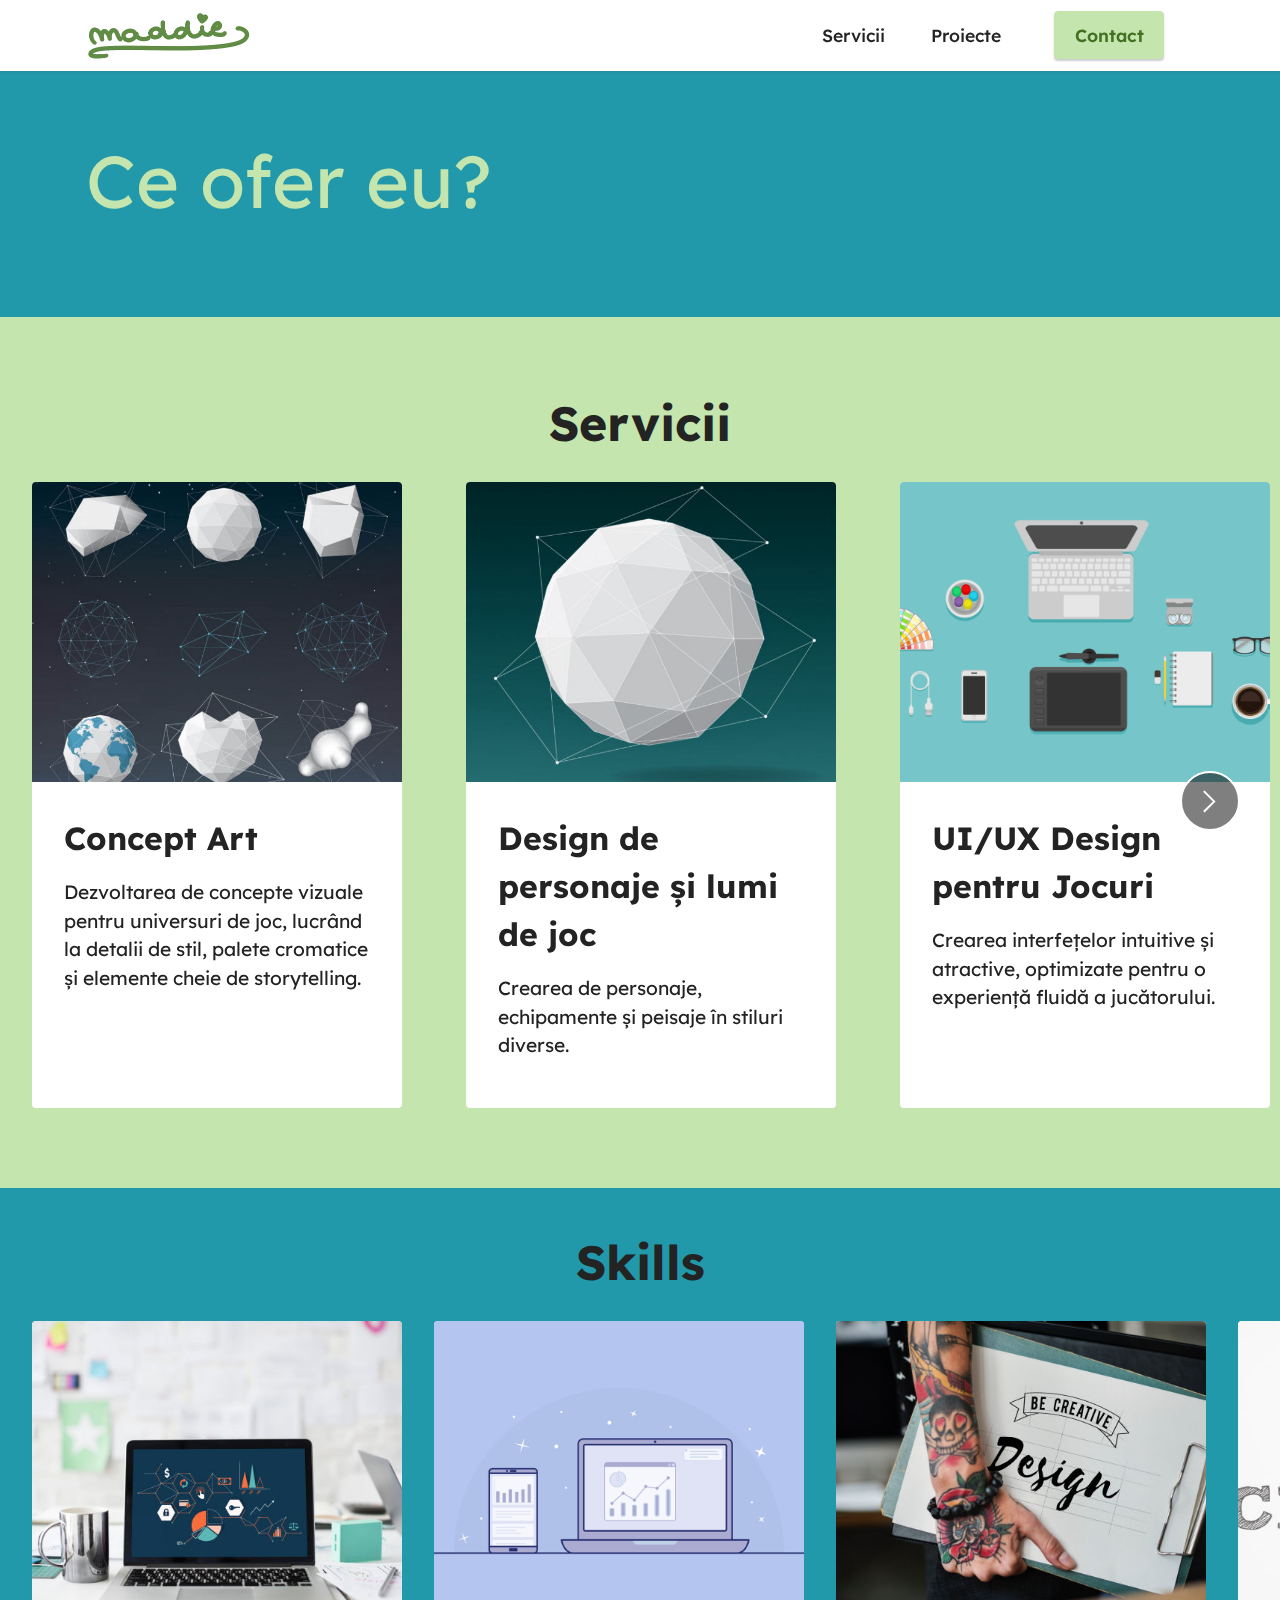
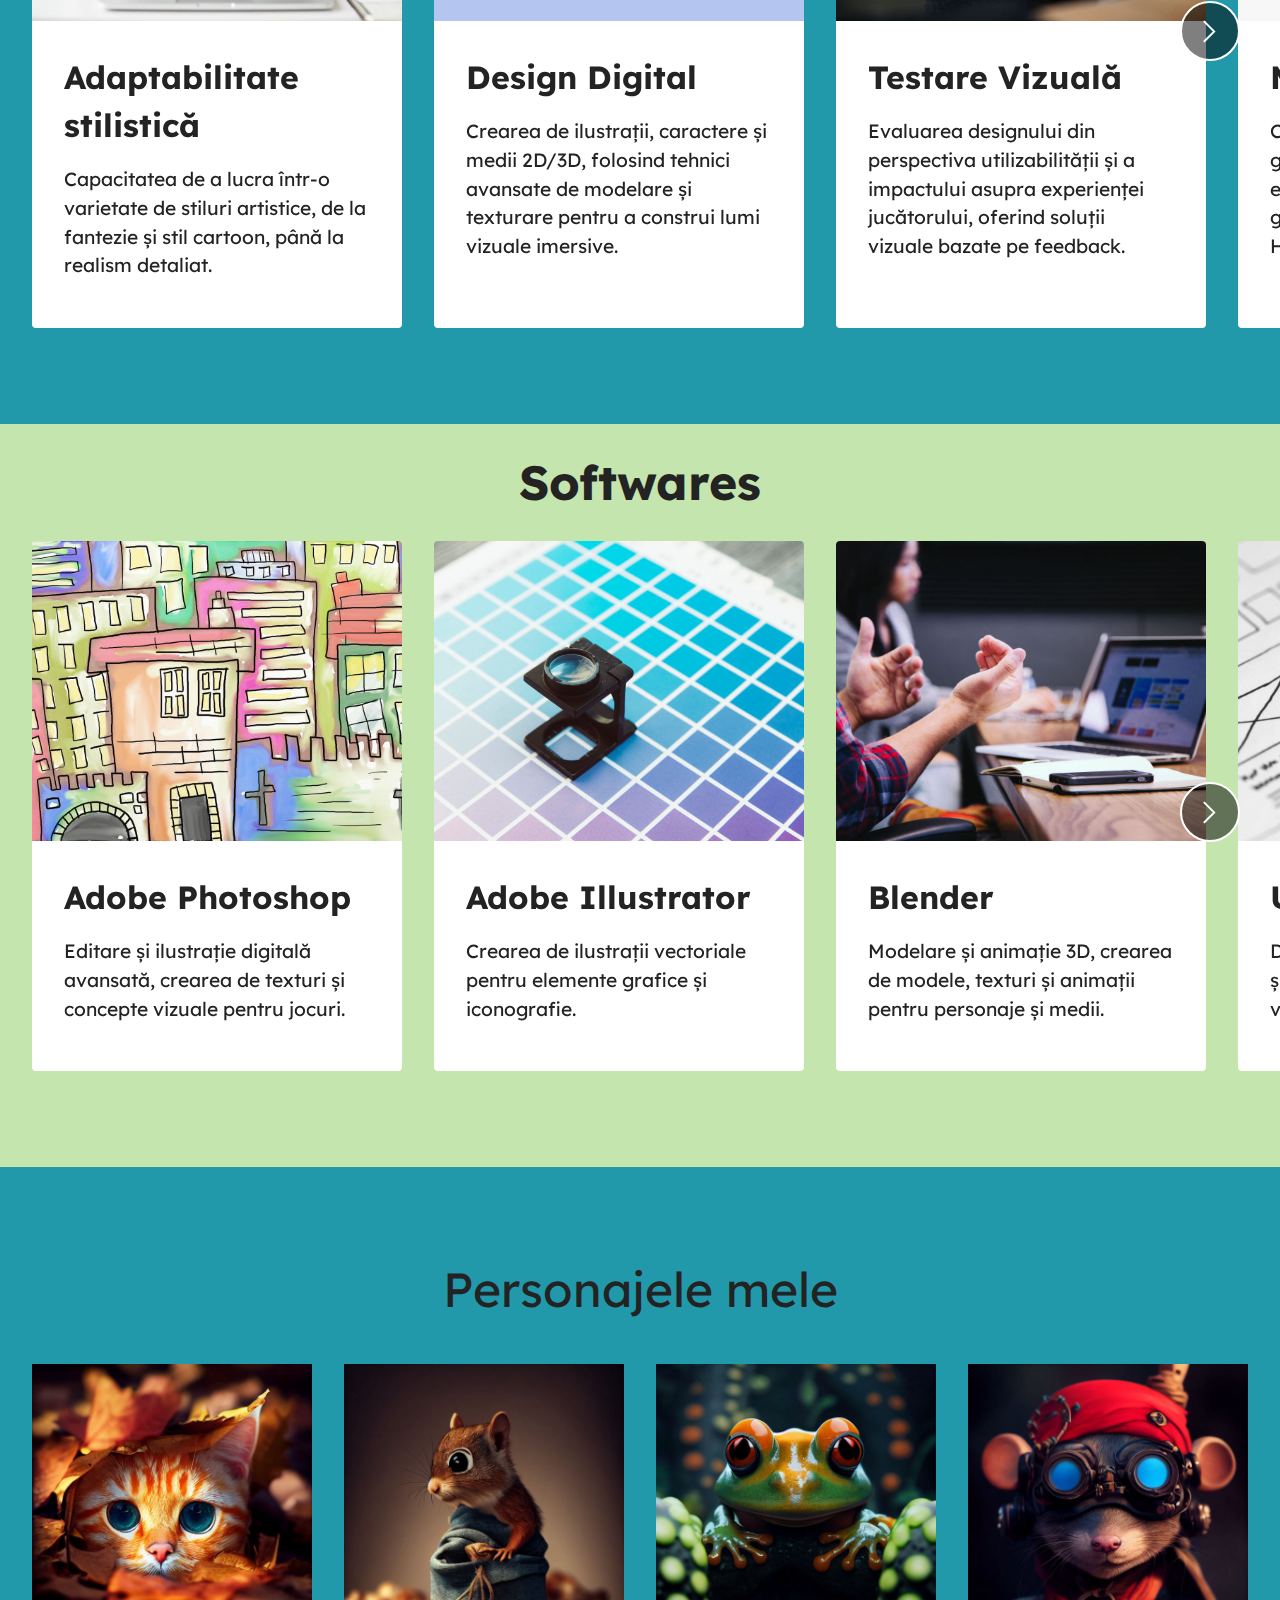
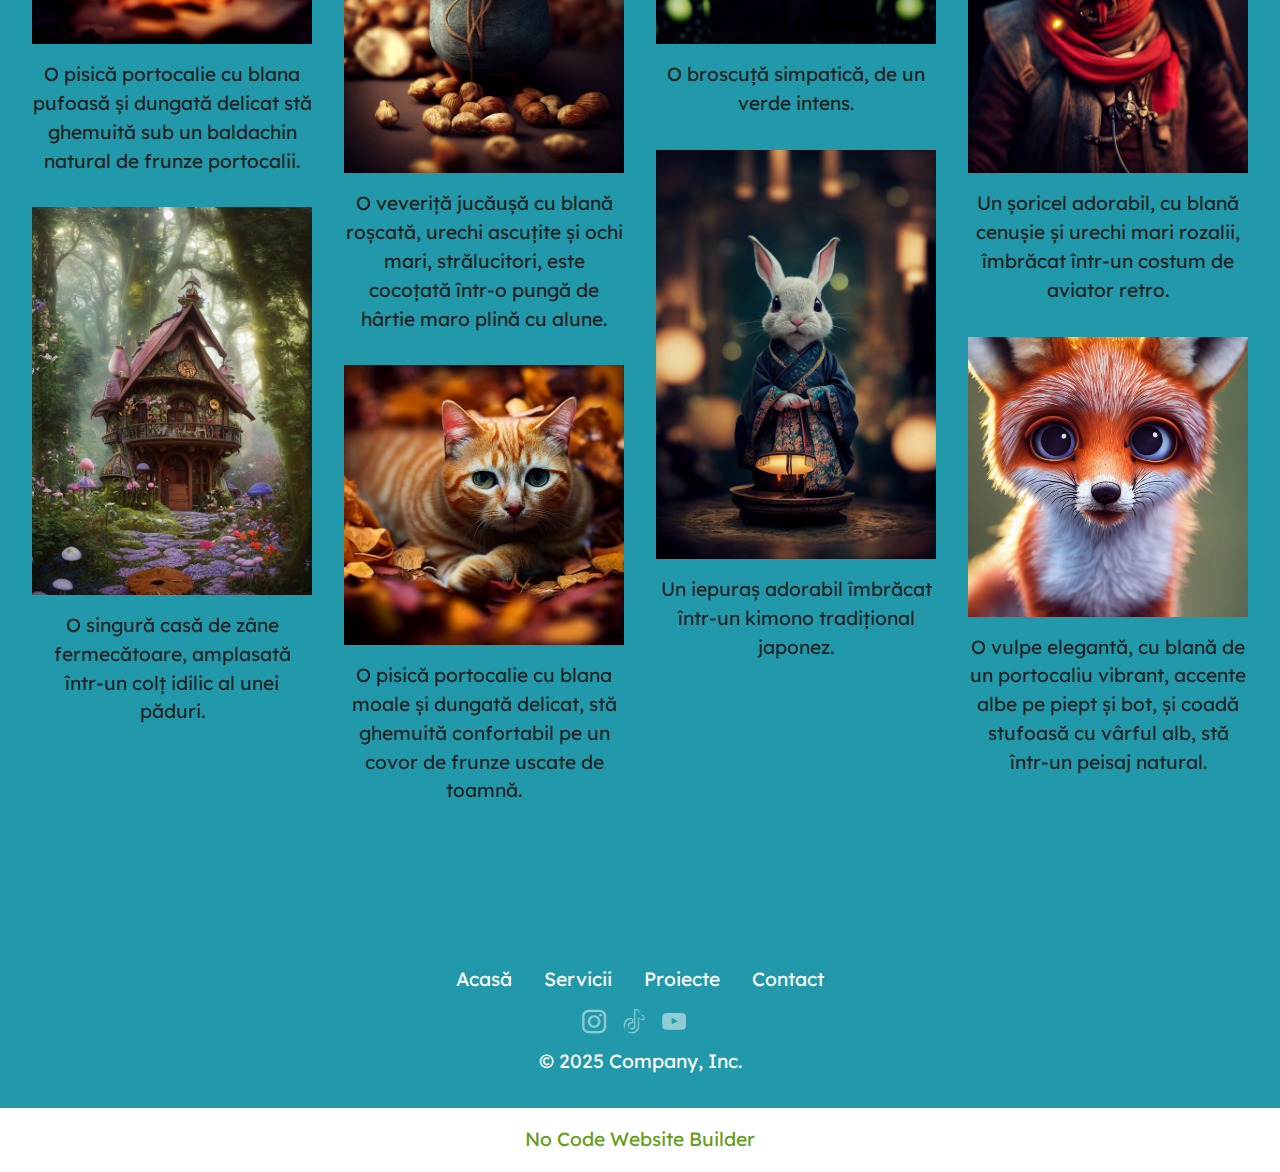
==== page1.html @ 21a293d2 "schibat h-uri in p-uri" ====
<!DOCTYPE html>
<html>

<head>
    <meta charset="UTF-8">
    <meta http-equiv="X-UA-Compatible" content="IE=edge">
    <meta name="generator" content="Mobirise v5.9.18, mobirise.com">
    <meta name="viewport" content="width=device-width, initial-scale=1, minimum-scale=1">
    <link rel="shortcut icon" href="assets/images/logo3-128x37.png" type="image/x-icon">
    <title>Servicii</title>
    <link rel="stylesheet" href="assets/web/assets/mobirise-icons2/mobirise2.css">
    <link rel="stylesheet" href="assets/bootstrap/css/bootstrap.min.css">
    <link rel="stylesheet" href="assets/bootstrap/css/bootstrap-grid.min.css">
    <link rel="stylesheet" href="assets/bootstrap/css/bootstrap-reboot.min.css">
    <link rel="stylesheet" href="assets/dropdown/css/style.css">
    <link rel="stylesheet" href="assets/socicon/css/styles.css">
    <link rel="stylesheet" href="assets/theme/css/style.css">
    <link rel="stylesheet" href="assets/gallery/style.css">
    <link rel="preload"
        href="https://fonts.googleapis.com/css?family=Lexend:100,200,300,400,500,600,700,800,900&display=swap"
        as="style" onload="this.onload=null;this.rel='stylesheet'">
    <noscript>
        <link rel="stylesheet"
            href="https://fonts.googleapis.com/css?family=Lexend:100,200,300,400,500,600,700,800,900&display=swap">
    </noscript>
    <link rel="preload" as="style" href="assets/mobirise/css/mbr-additional.css?v=f6TjZZ">
    <link rel="stylesheet" href="assets/mobirise/css/mbr-additional.css?v=f6TjZZ" type="text/css">
</head>

<body>

    <section data-bs-version="5.1" class="menu menu2 cid-uzFMAnE05F" once="menu" id="menu2-6">

        <nav class="navbar navbar-dropdown navbar-fixed-top navbar-expand-lg">
            <div class="container">
                <div class="navbar-brand">
                    <span class="navbar-logo">
                        <a href="index.html">
                            <img src="assets/images/logo3-329x96.png" alt="Mobirise Website Builder"
                                style="height: 3rem;">
                        </a>
                    </span>

                </div>
                <button class="navbar-toggler" type="button" data-toggle="collapse" data-bs-toggle="collapse"
                    data-target="#navbarSupportedContent" data-bs-target="#navbarSupportedContent"
                    aria-controls="navbarNavAltMarkup" aria-expanded="false" aria-label="Toggle navigation">
                    <span class="hamburger">
                    </span>
                </button>
                <div class="collapse navbar-collapse" id="navbarSupportedContent">
                    <ul class="navbar-nav nav-dropdown" data-app-modern-menu="true">
                        <li class="nav-item"><a class="nav-link link text-black text-primary display-4"
                                href="page1.html">Servicii</a></li>
                        <li class="nav-item"><a class="nav-link link text-black text-primary display-4"
                                href="page2.html">Proiecte</a></li>
                    </ul>

                    <div class="navbar-buttons mbr-section-btn"><a class="btn btn-secondary display-4"
                            href="page3.html">
                            Contact</a></div>
                </div>
            </div>
        </nav>
    </section>

    <section data-bs-version="5.1" class="header2 cid-uzFQzPKC3O" id="header2-s">
        <div class="container">
            <div class="row">
                <div class="col-12 col-lg-7">
                    <h1 class="mbr-section-title mbr-fonts-style mb-3 display-1">Ce ofer eu?</h1>
                </div>
            </div>
        </div>
    </section>

    <section data-bs-version="5.1" class="slider5 mbr-embla cid-uzFNmPPne0" id="slider5-p">
        <div class="position-relative">
            <div class="mbr-section-head">
                <h2 class="mbr-section-title mbr-fonts-style align-center mb-0 display-2">
                    <strong>Servicii</strong>
                </h2>
            </div>
            <div class="embla mt-4" data-skip-snaps="true" data-align="center" data-contain-scroll="trimSnaps"
                data-auto-play-interval="5" data-draggable="true">
                <div class="embla__viewport container-fluid">
                    <div class="embla__container">
                        <div class="embla__slide slider-image item active"
                            style="margin-left: 2rem; margin-right: 2rem;">
                            <div class="slide-content">
                                <div class="item-img">
                                    <div class="item-wrapper">
                                        <img src="assets/images/3d-1-600x600.jpg" alt="Mobirise Website Builder"
                                            title="" data-slide-to="0" data-bs-slide-to="0">
                                    </div>
                                </div>
                                <div class="item-content">
                                    <p class="item-title mbr-fonts-style display-5"><strong>Concept Art</strong></p>

                                    <p class="mbr-text mbr-fonts-style mt-3 display-7">Dezvoltarea de concepte vizuale
                                        pentru universuri de joc, lucrând la detalii de stil, palete cromatice și
                                        elemente cheie de storytelling.</p>
                                </div>

                            </div>
                        </div>
                        <div class="embla__slide slider-image item" style="margin-left: 2rem; margin-right: 2rem;">
                            <div class="slide-content">
                                <div class="item-img">
                                    <div class="item-wrapper">
                                        <img src="assets/images/3d-2-600x600.jpg" alt="Mobirise Website Builder"
                                            title="" data-slide-to="1" data-bs-slide-to="1">
                                    </div>
                                </div>
                                <div class="item-content">
                                    <p class="item-title mbr-fonts-style display-5"><strong>Design de personaje și lumi
                                            de joc</strong></p>

                                    <p class="mbr-text mbr-fonts-style mt-3 display-7">Crearea de personaje, echipamente
                                        și peisaje în stiluri diverse.</p>
                                </div>

                            </div>
                        </div>
                        <div class="embla__slide slider-image item" style="margin-left: 2rem; margin-right: 2rem;">
                            <div class="slide-content">
                                <div class="item-img">
                                    <div class="item-wrapper">
                                        <img src="assets/images/graphic-designer-4562741-600x381.png"
                                            alt="Mobirise Website Builder" title="" data-slide-to="2"
                                            data-bs-slide-to="2">
                                    </div>
                                </div>
                                <div class="item-content">
                                    <p class="item-title mbr-fonts-style display-5"><strong>UI/UX Design pentru
                                            Jocuri</strong></p>

                                    <p class="mbr-text mbr-fonts-style mt-3 display-7">Crearea interfețelor intuitive și
                                        atractive, optimizate pentru o experiență fluidă a jucătorului.</p>
                                </div>

                            </div>
                        </div>
                        <div class="embla__slide slider-image item" style="margin-left: 2rem; margin-right: 2rem;">
                            <div class="slide-content">
                                <div class="item-img">
                                    <div class="item-wrapper">
                                        <img src="assets/images/work6-600x438.jpg" alt="Mobirise Website Builder"
                                            title="" data-slide-to="3" data-bs-slide-to="3">
                                    </div>
                                </div>
                                <div class="item-content">
                                    <p class="item-title mbr-fonts-style display-5"><strong>Design 2D și 3D</strong>
                                    </p>

                                    <p class="mbr-text mbr-fonts-style mt-3 display-7">Crearea de personaje, medii și
                                        elemente grafice pentru jocuri video, de la schițe inițiale până la modele
                                        detaliate și animații.</p>
                                </div>

                            </div>
                        </div>
                        <div class="embla__slide slider-image item" style="margin-left: 2rem; margin-right: 2rem;">
                            <div class="slide-content">
                                <div class="item-img">
                                    <div class="item-wrapper">
                                        <img src="assets/images/globe-1849404-600x337.png"
                                            alt="Mobirise Website Builder" title="" data-slide-to="4"
                                            data-bs-slide-to="4">
                                    </div>
                                </div>
                                <div class="item-content">
                                    <p class="item-title mbr-fonts-style display-5"><strong>Software de design</strong>
                                    </p>

                                    <p class="mbr-text mbr-fonts-style mt-3 display-7">Experiență avansată în Adobe
                                        Creative Suite (Photoshop, Illustrator, After Effects), Blender, ZBrush și
                                        Unity.</p>
                                </div>

                            </div>
                        </div>



                    </div>
                </div>
                <button class="embla__button embla__button--prev">
                    <span class="mobi-mbri mobi-mbri-arrow-prev mbr-iconfont" aria-hidden="true"></span>
                    <span class="sr-only visually-hidden visually-hidden">Previous</span>
                </button>
                <button class="embla__button embla__button--next">
                    <span class="mobi-mbri mobi-mbri-arrow-next mbr-iconfont" aria-hidden="true"></span>
                    <span class="sr-only visually-hidden visually-hidden">Next</span>
                </button>
            </div>
        </div>
    </section>

    <section data-bs-version="5.1" class="slider5 mbr-embla cid-uzFNzboskx" id="slider5-q">


        <div class="position-relative">
            <div class="mbr-section-head">
                <h2 class="mbr-section-title mbr-fonts-style align-center mb-0 display-2">
                    <strong>Skills</strong>
                </h2>

            </div>
            <div class="embla mt-4" data-skip-snaps="true" data-align="center" data-contain-scroll="trimSnaps"
                data-auto-play-interval="5" data-draggable="true">
                <div class="embla__viewport container-fluid">
                    <div class="embla__container">
                        <div class="embla__slide slider-image item active"
                            style="margin-left: 1rem; margin-right: 1rem;">
                            <div class="slide-content">
                                <div class="item-img">
                                    <div class="item-wrapper">
                                        <img src="assets/images/blurred-background-600x401.jpg"
                                            alt="Mobirise Website Builder" title="" data-slide-to="0"
                                            data-bs-slide-to="0">
                                    </div>
                                </div>
                                <div class="item-content">
                                    <p class="item-title mbr-fonts-style display-5"><strong>Adaptabilitate
                                            stilistică</strong></p>

                                    <p class="mbr-text mbr-fonts-style mt-3 display-7">Capacitatea de a lucra într-o
                                        varietate de stiluri artistice, de la fantezie și stil cartoon, până la realism
                                        detaliat.</p>
                                </div>

                            </div>
                        </div>
                        <div class="embla__slide slider-image item" style="margin-left: 1rem; margin-right: 1rem;">
                            <div class="slide-content">
                                <div class="item-img">
                                    <div class="item-wrapper">
                                        <img src="assets/images/interface-3614766-1280-600x400.png"
                                            alt="Mobirise Website Builder" title="" data-slide-to="1"
                                            data-bs-slide-to="1">
                                    </div>
                                </div>
                                <div class="item-content">
                                    <p class="item-title mbr-fonts-style display-5"><strong>Design Digital</strong>
                                    </p>

                                    <p class="mbr-text mbr-fonts-style mt-3 display-7">Crearea de ilustrații, caractere
                                        și medii 2D/3D, folosind tehnici avansate de modelare și texturare pentru a
                                        construi lumi vizuale imersive.</p>
                                </div>

                            </div>
                        </div>
                        <div class="embla__slide slider-image item" style="margin-left: 1rem; margin-right: 1rem;">
                            <div class="slide-content">
                                <div class="item-img">
                                    <div class="item-wrapper">
                                        <img src="assets/images/design0-600x401.jpg" alt="Mobirise Website Builder"
                                            title="" data-slide-to="2" data-bs-slide-to="2">
                                    </div>
                                </div>
                                <div class="item-content">
                                    <p class="item-title mbr-fonts-style display-5"><strong>Testare Vizuală</strong>
                                    </p>

                                    <p class="mbr-text mbr-fonts-style mt-3 display-7">Evaluarea designului din
                                        perspectiva utilizabilității și a impactului asupra experienței jucătorului,
                                        oferind soluții vizuale bazate pe feedback.</p>
                                </div>

                            </div>
                        </div>
                        <div class="embla__slide slider-image item" style="margin-left: 1rem; margin-right: 1rem;">
                            <div class="slide-content">
                                <div class="item-img">
                                    <div class="item-wrapper">
                                        <img src="assets/images/art-artist-600x400.jpg" alt="Mobirise Website Builder"
                                            title="" data-slide-to="3" data-bs-slide-to="3">
                                    </div>
                                </div>
                                <div class="item-content">
                                    <p class="item-title mbr-fonts-style display-5"><strong>Mecanică Vizuală</strong>
                                    </p>

                                    <p class="mbr-text mbr-fonts-style mt-3 display-7">Crearea de interfețe și elemente
                                        grafice care îmbunătățesc experiența jucătorului și susțin gameplay-ul, inclusiv
                                        meniuri și HUD-uri.</p>
                                </div>

                            </div>
                        </div>



                    </div>
                </div>
                <button class="embla__button embla__button--prev">
                    <span class="mobi-mbri mobi-mbri-arrow-prev mbr-iconfont" aria-hidden="true"></span>
                    <span class="sr-only visually-hidden visually-hidden">Previous</span>
                </button>
                <button class="embla__button embla__button--next">
                    <span class="mobi-mbri mobi-mbri-arrow-next mbr-iconfont" aria-hidden="true"></span>
                    <span class="sr-only visually-hidden visually-hidden">Next</span>
                </button>
            </div>
        </div>
    </section>

    <section data-bs-version="5.1" class="slider5 mbr-embla cid-uzFNzRFzxz" id="slider5-r">


        <div class="position-relative">
            <div class="mbr-section-head">
                <h2 class="mbr-section-title mbr-fonts-style align-center mb-0 display-2">
                    <strong>Softwares</strong>
                </h2>

            </div>
            <div class="embla mt-4" data-skip-snaps="true" data-align="center" data-contain-scroll="trimSnaps"
                data-auto-play-interval="5" data-draggable="true">
                <div class="embla__viewport container-fluid">
                    <div class="embla__container">
                        <div class="embla__slide slider-image item active"
                            style="margin-left: 1rem; margin-right: 1rem;">
                            <div class="slide-content">
                                <div class="item-img">
                                    <div class="item-wrapper">
                                        <img src="assets/images/buildings-1398038-1920-600x424.jpg"
                                            alt="Mobirise Website Builder" title="" data-slide-to="0"
                                            data-bs-slide-to="0">
                                    </div>
                                </div>
                                <div class="item-content">
                                    <p class="item-title mbr-fonts-style display-5"><strong>Adobe Photoshop</strong>
                                    </p>

                                    <p class="mbr-text mbr-fonts-style mt-3 display-7">Editare și ilustrație digitală
                                        avansată, crearea de texturi și concepte vizuale pentru jocuri.</p>
                                </div>

                            </div>
                        </div>
                        <div class="embla__slide slider-image item active"
                            style="margin-left: 1rem; margin-right: 1rem;">
                            <div class="slide-content">
                                <div class="item-img">
                                    <div class="item-wrapper">
                                        <img src="assets/images/color2-600x900.jpg" alt="Mobirise Website Builder"
                                            title="" data-slide-to="1" data-bs-slide-to="1">
                                    </div>
                                </div>
                                <div class="item-content">
                                    <p class="item-title mbr-fonts-style display-5"><strong>Adobe Illustrator</strong>
                                    </p>

                                    <p class="mbr-text mbr-fonts-style mt-3 display-7">Crearea de ilustrații vectoriale
                                        pentru elemente grafice și iconografie.</p>
                                </div>

                            </div>
                        </div>
                        <div class="embla__slide slider-image item active"
                            style="margin-left: 1rem; margin-right: 1rem;">
                            <div class="slide-content">
                                <div class="item-img">
                                    <div class="item-wrapper">
                                        <img src="assets/images/meeting-600x400.jpg" alt="Mobirise Website Builder"
                                            title="" data-slide-to="2" data-bs-slide-to="2">
                                    </div>
                                </div>
                                <div class="item-content">
                                    <p class="item-title mbr-fonts-style display-5"><strong>Blender</strong></p>

                                    <p class="mbr-text mbr-fonts-style mt-3 display-7">Modelare și animație 3D, crearea
                                        de modele, texturi și animații pentru personaje și medii.</p>
                                </div>

                            </div>
                        </div>
                        <div class="embla__slide slider-image item active"
                            style="margin-left: 1rem; margin-right: 1rem;">
                            <div class="slide-content">
                                <div class="item-img">
                                    <div class="item-wrapper">
                                        <img src="assets/images/pexels-photo-196645-600x400.jpg"
                                            alt="Mobirise Website Builder" title="" data-slide-to="3"
                                            data-bs-slide-to="3">
                                    </div>
                                </div>
                                <div class="item-content">
                                    <p class="item-title mbr-fonts-style display-5"><strong>Unity</strong></p>

                                    <p class="mbr-text mbr-fonts-style mt-3 display-7">Dezvoltare de jocuri, integrarea
                                        și optimizarea elementelor vizuale în mediul de joc.</p>
                                </div>

                            </div>
                        </div>
                        <div class="embla__slide slider-image item active"
                            style="margin-left: 1rem; margin-right: 1rem;">
                            <div class="slide-content">
                                <div class="item-img">
                                    <div class="item-wrapper">
                                        <img src="assets/images/office1-600x439.jpg" alt="Mobirise Website Builder"
                                            title="" data-slide-to="4" data-bs-slide-to="4">
                                    </div>
                                </div>
                                <div class="item-content">
                                    <p class="item-title mbr-fonts-style display-5"><strong>Substance Painter</strong>
                                    </p>

                                    <p class="mbr-text mbr-fonts-style mt-3 display-7"> Texturare 3D, crearea de
                                        materiale realiste pentru obiecte și personaje din jocuri.</p>
                                </div>

                            </div>
                        </div>
                        <div class="embla__slide slider-image item active"
                            style="margin-left: 1rem; margin-right: 1rem;">
                            <div class="slide-content">
                                <div class="item-img">
                                    <div class="item-wrapper">
                                        <img src="assets/images/clock-2015460-1280-600x375.jpg"
                                            alt="Mobirise Website Builder" title="" data-slide-to="5"
                                            data-bs-slide-to="5">
                                    </div>
                                </div>
                                <div class="item-content">
                                    <p class="item-title mbr-fonts-style display-5"><strong>ZBrush</strong></p>

                                    <p class="mbr-text mbr-fonts-style mt-3 display-7">Modelare detaliată 3D pentru
                                        crearea de personaje și obiecte cu detalii complexe.</p>
                                </div>

                            </div>
                        </div>



                    </div>
                </div>
                <button class="embla__button embla__button--prev">
                    <span class="mobi-mbri mobi-mbri-arrow-prev mbr-iconfont" aria-hidden="true"></span>
                    <span class="sr-only visually-hidden visually-hidden">Previous</span>
                </button>
                <button class="embla__button embla__button--next">
                    <span class="mobi-mbri mobi-mbri-arrow-next mbr-iconfont" aria-hidden="true"></span>
                    <span class="sr-only visually-hidden visually-hidden">Next</span>
                </button>
            </div>
        </div>
    </section>

    <section data-bs-version="5.1" class="gallery1 mbr-gallery cid-uzFTT2kVyb" id="gallery02-w">



        <div class="container-fluid">
            <div class="row justify-content-center">
                <div class="col-12 content-head">
                    <div class="mbr-section-head mb-5">
                        <h2 class="mbr-section-title mbr-fonts-style align-center m-0 display-2">Personajele
                                mele</h2>

                    </div>
                </div>
            </div>
            <div class="row mbr-gallery mbr-masonry" data-masonry="{&quot;percentPosition&quot;: true }">
                <div class="col-12 col-md-6 col-lg-3 item gallery-image active">
                    <div class="item-wrapper" data-toggle="modal" data-bs-toggle="modal" data-target="#uzKpsYn5YY-modal"
                        data-bs-target="#uzKpsYn5YY-modal">
                        <img class="w-100" src="assets/images/cat-2-598x598.jpg" alt="Mobirise Website Builder"
                            data-slide-to="0" data-bs-slide-to="0" data-target="#lb-uzKpsYn5YY"
                            data-bs-target="#lb-uzKpsYn5YY">
                        <div class="icon-wrapper">
                            <span class="mobi-mbri mobi-mbri-search mbr-iconfont mbr-iconfont-btn"></span>
                        </div>
                    </div>
                    <p class="mbr-item-subtitle mbr-fonts-style align-center mb-0 mt-3 display-7">O pisică portocalie
                        cu blana pufoasă și dungată delicat stă ghemuită sub un baldachin natural de frunze portocalii.
                    </p>
                </div>
                <div class="col-12 col-md-6 col-lg-3 item gallery-image">
                    <div class="item-wrapper" data-toggle="modal" data-bs-toggle="modal" data-target="#uzKpsYn5YY-modal"
                        data-bs-target="#uzKpsYn5YY-modal">
                        <img class="w-100" src="assets/images/squirrel-in-a-bag-598x874.jpg"
                            alt="Mobirise Website Builder" data-slide-to="1" data-bs-slide-to="1"
                            data-target="#lb-uzKpsYn5YY" data-bs-target="#lb-uzKpsYn5YY">
                        <div class="icon-wrapper">
                            <span class="mobi-mbri mobi-mbri-search mbr-iconfont mbr-iconfont-btn"></span>
                        </div>
                    </div>
                    <p class="mbr-item-subtitle mbr-fonts-style align-center mb-0 mt-3 display-7">O veveriță jucăușă cu
                        blană roșcată, urechi ascuțite și ochi mari, strălucitori, este cocoțată într-o pungă de hârtie
                        maro plină cu alune.</p>
                </div>
                <div class="col-12 col-md-6 col-lg-3 item gallery-image">
                    <div class="item-wrapper" data-toggle="modal" data-bs-toggle="modal" data-target="#uzKpsYn5YY-modal"
                        data-bs-target="#uzKpsYn5YY-modal">
                        <img class="w-100" src="assets/images/frog-598x598.jpg" alt="Mobirise Website Builder"
                            data-slide-to="2" data-bs-slide-to="2" data-target="#lb-uzKpsYn5YY"
                            data-bs-target="#lb-uzKpsYn5YY">
                        <div class="icon-wrapper">
                            <span class="mobi-mbri mobi-mbri-search mbr-iconfont mbr-iconfont-btn"></span>
                        </div>
                    </div>
                    <p class="mbr-item-subtitle mbr-fonts-style align-center mb-0 mt-3 display-7">O broscuță simpatică,
                        de un verde intens.</p>
                </div>
                <div class="col-12 col-md-6 col-lg-3 item gallery-image">
                    <div class="item-wrapper" data-toggle="modal" data-bs-toggle="modal" data-target="#uzKpsYn5YY-modal"
                        data-bs-target="#uzKpsYn5YY-modal">
                        <img class="w-100" src="assets/images/mouse-598x874.jpg" alt="Mobirise Website Builder"
                            data-slide-to="3" data-bs-slide-to="3" data-target="#lb-uzKpsYn5YY"
                            data-bs-target="#lb-uzKpsYn5YY">
                        <div class="icon-wrapper">
                            <span class="mobi-mbri mobi-mbri-search mbr-iconfont mbr-iconfont-btn"></span>
                        </div>
                    </div>
                    <p class="mbr-item-subtitle mbr-fonts-style align-center mb-0 mt-3 display-7">Un șoricel adorabil,
                        cu blană cenușie și urechi mari rozalii, îmbrăcat într-un costum de aviator retro.</p>
                </div>

                <div class="col-12 col-md-6 col-lg-3 item gallery-image">
                    <div class="item-wrapper" data-toggle="modal" data-bs-toggle="modal" data-target="#uzKpsYn5YY-modal"
                        data-bs-target="#uzKpsYn5YY-modal">
                        <img class="w-100" src="assets/images/every-bunny-was-kung-fu-fighting-598x874.jpg"
                            alt="Mobirise Website Builder" data-slide-to="4" data-bs-slide-to="4"
                            data-target="#lb-uzKpsYn5YY" data-bs-target="#lb-uzKpsYn5YY">
                        <div class="icon-wrapper">
                            <span class="mobi-mbri mobi-mbri-search mbr-iconfont mbr-iconfont-btn"></span>
                        </div>
                    </div>
                    <p class="mbr-item-subtitle mbr-fonts-style align-center mb-0 mt-3 display-7">Un iepuraș adorabil
                        îmbrăcat într-un kimono tradițional japonez.</p>
                </div>

                <div class="col-12 col-md-6 col-lg-3 item gallery-image">
                    <div class="item-wrapper" data-toggle="modal" data-bs-toggle="modal" data-target="#uzKpsYn5YY-modal"
                        data-bs-target="#uzKpsYn5YY-modal">
                        <img class="w-100" src="assets/images/fairy-house-598x828.jpg" alt="Mobirise Website Builder"
                            data-slide-to="5" data-bs-slide-to="5" data-target="#lb-uzKpsYn5YY"
                            data-bs-target="#lb-uzKpsYn5YY">
                        <div class="icon-wrapper">
                            <span class="mobi-mbri mobi-mbri-search mbr-iconfont mbr-iconfont-btn"></span>
                        </div>
                    </div>
                    <p class="mbr-item-subtitle mbr-fonts-style align-center mb-0 mt-3 display-7">O singură casă de
                        zâne fermecătoare, amplasată într-un colț idilic al unei păduri.</p>
                </div>
                <div class="col-12 col-md-6 col-lg-3 item gallery-image">
                    <div class="item-wrapper" data-toggle="modal" data-bs-toggle="modal" data-target="#uzKpsYn5YY-modal"
                        data-bs-target="#uzKpsYn5YY-modal">
                        <img class="w-100" src="assets/images/foxy-fox-1313x1920.jpeg" alt="Mobirise Website Builder"
                            data-slide-to="6" data-bs-slide-to="6" data-target="#lb-uzKpsYn5YY"
                            data-bs-target="#lb-uzKpsYn5YY">
                        <div class="icon-wrapper">
                            <span class="mobi-mbri mobi-mbri-search mbr-iconfont mbr-iconfont-btn"></span>
                        </div>
                    </div>
                    <p class="mbr-item-subtitle mbr-fonts-style align-center mb-0 mt-3 display-7">O vulpe elegantă, cu
                        blană de un portocaliu vibrant, accente albe pe piept și bot, și coadă stufoasă cu vârful alb,
                        stă într-un peisaj natural.</p>
                </div>
                <div class="col-12 col-md-6 col-lg-3 item gallery-image">
                    <div class="item-wrapper" data-toggle="modal" data-bs-toggle="modal" data-target="#uzKpsYn5YY-modal"
                        data-bs-target="#uzKpsYn5YY-modal">
                        <img class="w-100" src="assets/images/cat-598x598.jpg" alt="Mobirise Website Builder"
                            data-slide-to="7" data-bs-slide-to="7" data-target="#lb-uzKpsYn5YY"
                            data-bs-target="#lb-uzKpsYn5YY">
                        <div class="icon-wrapper">
                            <span class="mobi-mbri mobi-mbri-search mbr-iconfont mbr-iconfont-btn"></span>
                        </div>
                    </div>
                    <p class="mbr-item-subtitle mbr-fonts-style align-center mb-0 mt-3 display-7">O pisică portocalie
                        cu blana moale și dungată delicat, stă ghemuită confortabil pe un covor de frunze uscate de
                        toamnă.</p>
                </div>
            </div>

            <div class="modal mbr-slider" tabindex="-1" role="dialog" aria-hidden="true" id="uzKpsYn5YY-modal">
                <div class="modal-dialog" role="document">
                    <div class="modal-content">
                        <div class="modal-body">
                            <div class="carousel slide" id="lb-uzKpsYn5YY" data-interval="5000" data-bs-interval="5000">
                                <div class="carousel-inner">
                                    <div class="carousel-item active">
                                        <img class="d-block w-100" src="assets/images/cat-2-598x598.jpg"
                                            alt="Mobirise Website Builder">
                                    </div>
                                    <div class="carousel-item">
                                        <img class="d-block w-100" src="assets/images/squirrel-in-a-bag-598x874.jpg"
                                            alt="Mobirise Website Builder">
                                    </div>
                                    <div class="carousel-item">
                                        <img class="d-block w-100" src="assets/images/frog-598x598.jpg"
                                            alt="Mobirise Website Builder">
                                    </div>
                                    <div class="carousel-item">
                                        <img class="d-block w-100" src="assets/images/mouse-598x874.jpg"
                                            alt="Mobirise Website Builder">
                                    </div>

                                    <div class="carousel-item">
                                        <img class="d-block w-100"
                                            src="assets/images/every-bunny-was-kung-fu-fighting-598x874.jpg"
                                            alt="Mobirise Website Builder">
                                    </div>

                                    <div class="carousel-item">
                                        <img class="d-block w-100" src="assets/images/fairy-house-598x828.jpg"
                                            alt="Mobirise Website Builder">
                                    </div>
                                    <div class="carousel-item">
                                        <img class="d-block w-100" src="assets/images/foxy-fox-1313x1920.jpeg"
                                            alt="Mobirise Website Builder">
                                    </div>
                                    <div class="carousel-item">
                                        <img class="d-block w-100" src="assets/images/cat-598x598.jpg"
                                            alt="Mobirise Website Builder">
                                    </div>
                                </div>
                                <ol class="carousel-indicators">
                                    <li data-slide-to="0" data-bs-slide-to="0" class="active"
                                        data-target="#lb-uzKpsYn5YY" data-bs-target="#lb-uzKpsYn5YY"></li>
                                    <li data-slide-to="1" data-bs-slide-to="1" data-target="#lb-uzKpsYn5YY"
                                        data-bs-target="#lb-uzKpsYn5YY"></li>
                                    <li data-slide-to="2" data-bs-slide-to="2" data-target="#lb-uzKpsYn5YY"
                                        data-bs-target="#lb-uzKpsYn5YY"></li>
                                    <li data-slide-to="3" data-bs-slide-to="3" data-target="#lb-uzKpsYn5YY"
                                        data-bs-target="#lb-uzKpsYn5YY"></li>
                                    <li data-slide-to="4" data-bs-slide-to="4" data-target="#lb-uzKpsYn5YY"
                                        data-bs-target="#lb-uzKpsYn5YY"></li>
                                    <li data-slide-to="5" data-bs-slide-to="5" data-target="#lb-uzKpsYn5YY"
                                        data-bs-target="#lb-uzKpsYn5YY"></li>
                                    <li data-slide-to="6" data-bs-slide-to="6" data-target="#lb-uzKpsYn5YY"
                                        data-bs-target="#lb-uzKpsYn5YY"></li>
                                    <li data-slide-to="7" data-bs-slide-to="7" data-target="#lb-uzKpsYn5YY"
                                        data-bs-target="#lb-uzKpsYn5YY"></li>

                                </ol>
                                <a role="button" href="" class="close" data-dismiss="modal" data-bs-dismiss="modal"
                                    aria-label="Close">
                                </a>
                                <a class="carousel-control-prev carousel-control" role="button" data-slide="prev"
                                    data-bs-slide="prev" href="#lb-uzKpsYn5YY">
                                    <span class="mobi-mbri mobi-mbri-arrow-prev" aria-hidden="true"></span>
                                    <span class="sr-only visually-hidden">Previous</span>
                                </a>
                                <a class="carousel-control-next carousel-control" role="button" data-slide="next"
                                    data-bs-slide="next" href="#lb-uzKpsYn5YY">
                                    <span class="mobi-mbri mobi-mbri-arrow-next" aria-hidden="true"></span>
                                    <span class="sr-only visually-hidden">Next</span>
                                </a>
                            </div>
                        </div>
                    </div>
                </div>
            </div>
        </div>
    </section>

    <section data-bs-version="5.1" class="footer3 cid-uzFMAoY7H4" once="footers" id="footer3-b">





        <div class="container">
            <div class="media-container-row align-center mbr-white">
                <div class="row row-links">
                    <ul class="foot-menu">





                        <li class="foot-menu-item mbr-fonts-style display-7">Acasă</li>
                        <li class="foot-menu-item mbr-fonts-style display-7">Servicii</li>
                        <li class="foot-menu-item mbr-fonts-style display-7">Proiecte</li>
                        <li class="foot-menu-item mbr-fonts-style display-7">Contact</li>
                    </ul>
                </div>
                <div class="row social-row">
                    <div class="social-list align-right pb-2">






                        <div class="soc-item">
                            <a href="https://www.instagram.com/" target="_blank">
                                <span class="mbr-iconfont mbr-iconfont-social socicon-instagram socicon"></span>
                            </a>
                        </div>
                        <div class="soc-item">
                            <a href="https://www.tiktok.com/en/" target="_blank">
                                <span class="mbr-iconfont mbr-iconfont-social socicon-tiktok socicon"></span>
                            </a>
                        </div>
                        <div class="soc-item">
                            <a href="https://www.youtube.com/watch?v=dQw4w9WgXcQ" target="_blank">
                                <span class="mbr-iconfont mbr-iconfont-social socicon-youtube socicon"></span>
                            </a>
                        </div>
                    </div>
                </div>
                <div class="row row-copirayt">
                    <p class="mbr-text mb-0 mbr-fonts-style mbr-white align-center display-7">
                        © 2025 Company, Inc.</p>
                </div>
            </div>
        </div>
    </section>
    <section class="display-7"
        style="padding: 0;align-items: center;justify-content: center;flex-wrap: wrap;    align-content: center;display: flex;position: relative;height: 4rem;">
        <a href="https://mobiri.se/3701170"
            style="flex: 1 1;height: 4rem;position: absolute;width: 100%;z-index: 1;"><img alt="" style="height: 4rem;"
                src="[data-uri]"></a>
        <p style="margin: 0;text-align: center;" class="display-7">&#8204;</p><a style="z-index:1"
            href="https://mobirise.com/builder/no-code-website-builder.html">No Code Website Builder</a>
    </section>
    <script src="assets/bootstrap/js/bootstrap.bundle.min.js"></script>
    <script src="assets/smoothscroll/smooth-scroll.js"></script>
    <script src="assets/ytplayer/index.js"></script>
    <script src="assets/dropdown/js/navbar-dropdown.js"></script>
    <script src="assets/embla/embla.min.js"></script>
    <script src="assets/embla/script.js"></script>
    <script src="assets/masonry/masonry.pkgd.min.js"></script>
    <script src="assets/imagesloaded/imagesloaded.pkgd.min.js"></script>
    <script src="assets/theme/js/script.js"></script>
    <script src="assets/gallery/player.min.js"></script>
    <script src="assets/gallery/script.js"></script>


</body>

</html>
---- assets/web/assets/mobirise-icons2/mobirise2.css ----
@font-face {
  font-family: 'Moririse2';
  font-display: swap;
  src:  url('mobirise2.eot?f2bix4');
  src:  url('mobirise2.eot?f2bix4#iefix') format('embedded-opentype'),
    url('mobirise2.ttf?f2bix4') format('truetype'),
    url('mobirise2.woff?f2bix4') format('woff'),
    url('mobirise2.svg?f2bix4#mobirise2') format('svg');
  font-weight: normal;
  font-style: normal;
}

[class^="mobi-"], [class*=" mobi-"] {
  /* use !important to prevent issues with browser extensions that change fonts */
  font-family: 'Moririse2' !important;
  speak: none;
  font-style: normal;
  font-weight: normal;
  font-variant: normal;
  text-transform: none;
  line-height: 1;

  /* Better Font Rendering =========== */
  -webkit-font-smoothing: antialiased;
  -moz-osx-font-smoothing: grayscale;
}

.mobi-mbri-add-submenu:before {
  content: "\e900";
}
.mobi-mbri-alert:before {
  content: "\e901";
}
.mobi-mbri-align-center:before {
  content: "\e902";
}
.mobi-mbri-align-justify:before {
  content: "\e903";
}
.mobi-mbri-align-left:before {
  content: "\e904";
}
.mobi-mbri-align-right:before {
  content: "\e905";
}
.mobi-mbri-android:before {
  content: "\e906";
}
.mobi-mbri-apple:before {
  content: "\e907";
}
.mobi-mbri-arrow-down:before {
  content: "\e908";
}
.mobi-mbri-arrow-next:before {
  content: "\e909";
}
.mobi-mbri-arrow-prev:before {
  content: "\e90a";
}
.mobi-mbri-arrow-up:before {
  content: "\e90b";
}
.mobi-mbri-bold:before {
  content: "\e90c";
}
.mobi-mbri-bookmark:before {
  content: "\e90d";
}
.mobi-mbri-bootstrap:before {
  content: "\e90e";
}
.mobi-mbri-briefcase:before {
  content: "\e90f";
}
.mobi-mbri-browse:before {
  content: "\e910";
}
.mobi-mbri-bulleted-list:before {
  content: "\e911";
}
.mobi-mbri-calendar:before {
  content: "\e912";
}
.mobi-mbri-camera:before {
  content: "\e913";
}
.mobi-mbri-cart-add:before {
  content: "\e914";
}
.mobi-mbri-cart-full:before {
  content: "\e915";
}
.mobi-mbri-cash:before {
  content: "\e916";
}
.mobi-mbri-change-style:before {
  content: "\e917";
}
.mobi-mbri-chat:before {
  content: "\e918";
}
.mobi-mbri-clock:before {
  content: "\e919";
}
.mobi-mbri-close:before {
  content: "\e91a";
}
.mobi-mbri-cloud:before {
  content: "\e91b";
}
.mobi-mbri-code:before {
  content: "\e91c";
}
.mobi-mbri-contact-form:before {
  content: "\e91d";
}
.mobi-mbri-credit-card:before {
  content: "\e91e";
}
.mobi-mbri-cursor-click:before {
  content: "\e91f";
}
.mobi-mbri-cust-feedback:before {
  content: "\e920";
}
.mobi-mbri-database:before {
  content: "\e921";
}
.mobi-mbri-delivery:before {
  content: "\e922";
}
.mobi-mbri-desktop:before {
  content: "\e923";
}
.mobi-mbri-devices:before {
  content: "\e924";
}
.mobi-mbri-down:before {
  content: "\e925";
}
.mobi-mbri-download-2:before {
  content: "\e926";
}
.mobi-mbri-download:before {
  content: "\e927";
}
.mobi-mbri-drag-n-drop-2:before {
  content: "\e928";
}
.mobi-mbri-drag-n-drop:before {
  content: "\e929";
}
.mobi-mbri-edit-2:before {
  content: "\e92a";
}
.mobi-mbri-edit:before {
  content: "\e92b";
}
.mobi-mbri-error:before {
  content: "\e92c";
}
.mobi-mbri-extension:before {
  content: "\e92d";
}
.mobi-mbri-features:before {
  content: "\e92e";
}
.mobi-mbri-file:before {
  content: "\e92f";
}
.mobi-mbri-flag:before {
  content: "\e930";
}
.mobi-mbri-folder:before {
  content: "\e931";
}
.mobi-mbri-gift:before {
  content: "\e932";
}
.mobi-mbri-github:before {
  content: "\e933";
}
.mobi-mbri-globe-2:before {
  content: "\e934";
}
.mobi-mbri-globe:before {
  content: "\e935";
}
.mobi-mbri-growing-chart:before {
  content: "\e936";
}
.mobi-mbri-hearth:before {
  content: "\e937";
}
.mobi-mbri-help:before {
  content: "\e938";
}
.mobi-mbri-home:before {
  content: "\e939";
}
.mobi-mbri-hot-cup:before {
  content: "\e93a";
}
.mobi-mbri-idea:before {
  content: "\e93b";
}
.mobi-mbri-image-gallery:before {
  content: "\e93c";
}
.mobi-mbri-image-slider:before {
  content: "\e93d";
}
.mobi-mbri-info:before {
  content: "\e93e";
}
.mobi-mbri-italic:before {
  content: "\e93f";
}
.mobi-mbri-key:before {
  content: "\e940";
}
.mobi-mbri-laptop:before {
  content: "\e941";
}
.mobi-mbri-layers:before {
  content: "\e942";
}
.mobi-mbri-left-right:before {
  content: "\e943";
}
.mobi-mbri-left:before {
  content: "\e944";
}
.mobi-mbri-letter:before {
  content: "\e945";
}
.mobi-mbri-like:before {
  content: "\e946";
}
.mobi-mbri-link:before {
  content: "\e947";
}
.mobi-mbri-lock:before {
  content: "\e948";
}
.mobi-mbri-login:before {
  content: "\e949";
}
.mobi-mbri-logout:before {
  content: "\e94a";
}
.mobi-mbri-magic-stick:before {
  content: "\e94b";
}
.mobi-mbri-map-pin:before {
  content: "\e94c";
}
.mobi-mbri-menu:before {
  content: "\e94d";
}
.mobi-mbri-mobile-2:before {
  content: "\e94e";
}
.mobi-mbri-mobile-horizontal:before {
  content: "\e94f";
}
.mobi-mbri-mobile:before {
  content: "\e950";
}
.mobi-mbri-mobirise:before {
  content: "\e951";
}
.mobi-mbri-more-horizontal:before {
  content: "\e952";
}
.mobi-mbri-more-vertical:before {
  content: "\e953";
}
.mobi-mbri-music:before {
  content: "\e954";
}
.mobi-mbri-new-file:before {
  content: "\e955";
}
.mobi-mbri-numbered-list:before {
  content: "\e956";
}
.mobi-mbri-opened-folder:before {
  content: "\e957";
}
.mobi-mbri-pages:before {
  content: "\e958";
}
.mobi-mbri-paper-plane:before {
  content: "\e959";
}
.mobi-mbri-paperclip:before {
  content: "\e95a";
}
.mobi-mbri-phone:before {
  content: "\e95b";
}
.mobi-mbri-photo:before {
  content: "\e95c";
}
.mobi-mbri-photos:before {
  content: "\e95d";
}
.mobi-mbri-pin:before {
  content: "\e95e";
}
.mobi-mbri-play:before {
  content: "\e95f";
}
.mobi-mbri-plus:before {
  content: "\e960";
}
.mobi-mbri-preview:before {
  content: "\e961";
}
.mobi-mbri-print:before {
  content: "\e962";
}
.mobi-mbri-protect:before {
  content: "\e963";
}
.mobi-mbri-question:before {
  content: "\e964";
}
.mobi-mbri-quote-left:before {
  content: "\e965";
}
.mobi-mbri-quote-right:before {
  content: "\e966";
}
.mobi-mbri-redo:before {
  content: "\e967";
}
.mobi-mbri-refresh:before {
  content: "\e968";
}
.mobi-mbri-responsive-2:before {
  content: "\e969";
}
.mobi-mbri-responsive:before {
  content: "\e96a";
}
.mobi-mbri-right:before {
  content: "\e96b";
}
.mobi-mbri-rocket:before {
  content: "\e96c";
}
.mobi-mbri-sad-face:before {
  content: "\e96d";
}
.mobi-mbri-sale:before {
  content: "\e96e";
}
.mobi-mbri-save:before {
  content: "\e96f";
}
.mobi-mbri-search:before {
  content: "\e970";
}
.mobi-mbri-setting-2:before {
  content: "\e971";
}
.mobi-mbri-setting-3:before {
  content: "\e972";
}
.mobi-mbri-setting:before {
  content: "\e973";
}
.mobi-mbri-share:before {
  content: "\e974";
}
.mobi-mbri-shopping-bag:before {
  content: "\e975";
}
.mobi-mbri-shopping-basket:before {
  content: "\e976";
}
.mobi-mbri-shopping-cart:before {
  content: "\e977";
}
.mobi-mbri-sites:before {
  content: "\e978";
}
.mobi-mbri-smile-face:before {
  content: "\e979";
}
.mobi-mbri-speed:before {
  content: "\e97a";
}
.mobi-mbri-star:before {
  content: "\e97b";
}
.mobi-mbri-success:before {
  content: "\e97c";
}
.mobi-mbri-sun:before {
  content: "\e97d";
}
.mobi-mbri-sun2:before {
  content: "\e97e";
}
.mobi-mbri-tablet-vertical:before {
  content: "\e97f";
}
.mobi-mbri-tablet:before {
  content: "\e980";
}
.mobi-mbri-target:before {
  content: "\e981";
}
.mobi-mbri-timer:before {
  content: "\e982";
}
.mobi-mbri-to-ftp:before {
  content: "\e983";
}
.mobi-mbri-to-local-drive:before {
  content: "\e984";
}
.mobi-mbri-touch-swipe:before {
  content: "\e985";
}
.mobi-mbri-touch:before {
  content: "\e986";
}
.mobi-mbri-trash:before {
  content: "\e987";
}
.mobi-mbri-underline:before {
  content: "\e988";
}
.mobi-mbri-undo:before {
  content: "\e989";
}
.mobi-mbri-unlink:before {
  content: "\e98a";
}
.mobi-mbri-unlock:before {
  content: "\e98b";
}
.mobi-mbri-up-down:before {
  content: "\e98c";
}
.mobi-mbri-up:before {
  content: "\e98d";
}
.mobi-mbri-update:before {
  content: "\e98e";
}
.mobi-mbri-upload-2:before {
  content: "\e98f";
}
.mobi-mbri-upload:before {
  content: "\e990";
}
.mobi-mbri-user-2:before {
  content: "\e991";
}
.mobi-mbri-user:before {
  content: "\e992";
}
.mobi-mbri-users:before {
  content: "\e993";
}
.mobi-mbri-video-play:before {
  content: "\e994";
}
.mobi-mbri-video:before {
  content: "\e995";
}
.mobi-mbri-watch:before {
  content: "\e996";
}
.mobi-mbri-website-theme-2:before {
  content: "\e997";
}
.mobi-mbri-website-theme:before {
  content: "\e998";
}
.mobi-mbri-wifi:before {
  content: "\e999";
}
.mobi-mbri-windows:before {
  content: "\e99a";
}
.mobi-mbri-zoom-in:before {
  content: "\e99b";
}
.mobi-mbri-zoom-out:before {
  content: "\e99c";
}
---- assets/dropdown/css/style.css ----
.navbar-dropdown {
  left: 0;
  padding: 0;
  position: absolute;
  right: 0;
  top: 0;
  transition: all 0.45s ease;
  z-index: 1030;
  background: #282828; }
  .navbar-dropdown .navbar-logo {
    margin-right: 0.8rem;
    transition: margin 0.3s ease-in-out;
    vertical-align: middle; }
    .navbar-dropdown .navbar-logo img {
      height: 3.125rem;
      transition: all 0.3s ease-in-out; }
    .navbar-dropdown .navbar-logo.mbr-iconfont {
      font-size: 3.125rem;
      line-height: 3.125rem; }
  .navbar-dropdown .navbar-caption {
    font-weight: 700;
    white-space: normal;
    vertical-align: -4px;
    line-height: 3.125rem !important; }
    .navbar-dropdown .navbar-caption, .navbar-dropdown .navbar-caption:hover {
      color: inherit;
      text-decoration: none; }
  .navbar-dropdown .mbr-iconfont + .navbar-caption {
    vertical-align: -1px; }
  .navbar-dropdown.navbar-fixed-top {
    position: fixed; }
  .navbar-dropdown .navbar-brand span {
    vertical-align: -4px; }
  .navbar-dropdown.bg-color.transparent {
    background: none; }
  .navbar-dropdown.navbar-short .navbar-brand {
    padding: 0.625rem 0; }
    .navbar-dropdown.navbar-short .navbar-brand span {
      vertical-align: -1px; }
  .navbar-dropdown.navbar-short .navbar-caption {
    line-height: 2.375rem !important;
    vertical-align: -2px; }
  .navbar-dropdown.navbar-short .navbar-logo {
    margin-right: 0.5rem; }
    .navbar-dropdown.navbar-short .navbar-logo img {
      height: 2.375rem; }
    .navbar-dropdown.navbar-short .navbar-logo.mbr-iconfont {
      font-size: 2.375rem;
      line-height: 2.375rem; }
  .navbar-dropdown.navbar-short .mbr-table-cell {
    height: 3.625rem; }
  .navbar-dropdown .navbar-close {
    left: 0.6875rem;
    position: fixed;
    top: 0.75rem;
    z-index: 1000; }
  .navbar-dropdown .hamburger-icon {
    content: "";
    display: inline-block;
    vertical-align: middle;
    width: 16px;
    -webkit-box-shadow: 0 -6px 0 1px #282828,0 0 0 1px #282828,0 6px 0 1px #282828;
    -moz-box-shadow: 0 -6px 0 1px #282828,0 0 0 1px #282828,0 6px 0 1px #282828;
    box-shadow: 0 -6px 0 1px #282828,0 0 0 1px #282828,0 6px 0 1px #282828; }

.dropdown-menu .dropdown-toggle[data-toggle="dropdown-submenu"]::after {
  border-bottom: 0.35em solid transparent;
  border-left: 0.35em solid;
  border-right: 0;
  border-top: 0.35em solid transparent;
  margin-left: 0.3rem; }

.dropdown-menu .dropdown-item:focus {
  outline: 0; }

.nav-dropdown {
  font-size: 0.75rem;
  font-weight: 500;
  height: auto !important; }
  .nav-dropdown .nav-btn {
    padding-left: 1rem; }
  .nav-dropdown .link {
    margin: .667em 1.667em;
    font-weight: 500;
    padding: 0;
    transition: color .2s ease-in-out; }
    .nav-dropdown .link.dropdown-toggle {
      margin-right: 2.583em; }
      .nav-dropdown .link.dropdown-toggle::after {
        margin-left: .25rem;
        border-top: 0.35em solid;
        border-right: 0.35em solid transparent;
        border-left: 0.35em solid transparent;
        border-bottom: 0; }
      .nav-dropdown .link.dropdown-toggle[aria-expanded="true"] {
        margin: 0;
        padding: 0.667em 3.263em  0.667em 1.667em; }
  .nav-dropdown .link::after,
  .nav-dropdown .dropdown-item::after {
    color: inherit; }
  .nav-dropdown .btn {
    font-size: 0.75rem;
    font-weight: 700;
    letter-spacing: 0;
    margin-bottom: 0;
    padding-left: 1.25rem;
    padding-right: 1.25rem; }
  .nav-dropdown .dropdown-menu {
    border-radius: 0;
    border: 0;
    left: 0;
    margin: 0;
    padding-bottom: 1.25rem;
    padding-top: 1.25rem;
    position: relative; }
  .nav-dropdown .dropdown-submenu {
    margin-left: 0.125rem;
    top: 0; }
  .nav-dropdown .dropdown-item {
    font-weight: 500;
    line-height: 2;
    padding: 0.3846em 4.615em 0.3846em 1.5385em;
    position: relative;
    transition: color .2s ease-in-out, background-color .2s ease-in-out; }
    .nav-dropdown .dropdown-item::after {
      margin-top: -0.3077em;
      position: absolute;
      right: 1.1538em;
      top: 50%; }
    .nav-dropdown .dropdown-item:focus, .nav-dropdown .dropdown-item:hover {
      background: none; }

@media (max-width: 767px) {
  .nav-dropdown.navbar-toggleable-sm {
    bottom: 0;
    display: none;
    left: 0;
    overflow-x: hidden;
    position: fixed;
    top: 0;
    transform: translateX(-100%);
    -ms-transform: translateX(-100%);
    -webkit-transform: translateX(-100%);
    width: 18.75rem;
    z-index: 999; } }
.nav-dropdown.navbar-toggleable-xl {
  bottom: 0;
  display: none;
  left: 0;
  overflow-x: hidden;
  position: fixed;
  top: 0;
  transform: translateX(-100%);
  -ms-transform: translateX(-100%);
  -webkit-transform: translateX(-100%);
  width: 18.75rem;
  z-index: 999; }

.nav-dropdown-sm {
  display: block !important;
  overflow-x: hidden;
  overflow: auto;
  padding-top: 3.875rem; }
  .nav-dropdown-sm::after {
    content: "";
    display: block;
    height: 3rem;
    width: 100%; }
  .nav-dropdown-sm.collapse.in ~ .navbar-close {
    display: block !important; }
  .nav-dropdown-sm.collapsing, .nav-dropdown-sm.collapse.in {
    transform: translateX(0);
    -ms-transform: translateX(0);
    -webkit-transform: translateX(0);
    transition: all 0.25s ease-out;
    -webkit-transition: all 0.25s ease-out;
    background: #282828; }
  .nav-dropdown-sm.collapsing[aria-expanded="false"] {
    transform: translateX(-100%);
    -ms-transform: translateX(-100%);
    -webkit-transform: translateX(-100%); }
  .nav-dropdown-sm .nav-item {
    display: block;
    margin-left: 0 !important;
    padding-left: 0; }
  .nav-dropdown-sm .link,
  .nav-dropdown-sm .dropdown-item {
    border-top: 1px dotted rgba(255, 255, 255, 0.1);
    font-size: 0.8125rem;
    line-height: 1.6;
    margin: 0 !important;
    padding: 0.875rem 2.4rem 0.875rem 1.5625rem !important;
    position: relative;
    white-space: normal; }
    .nav-dropdown-sm .link:focus, .nav-dropdown-sm .link:hover,
    .nav-dropdown-sm .dropdown-item:focus,
    .nav-dropdown-sm .dropdown-item:hover {
      background: rgba(0, 0, 0, 0.2) !important;
      color: #c0a375; }
  .nav-dropdown-sm .nav-btn {
    position: relative;
    padding: 1.5625rem 1.5625rem 0 1.5625rem; }
    .nav-dropdown-sm .nav-btn::before {
      border-top: 1px dotted rgba(255, 255, 255, 0.1);
      content: "";
      left: 0;
      position: absolute;
      top: 0;
      width: 100%; }
    .nav-dropdown-sm .nav-btn + .nav-btn {
      padding-top: 0.625rem; }
      .nav-dropdown-sm .nav-btn + .nav-btn::before {
        display: none; }
  .nav-dropdown-sm .btn {
    padding: 0.625rem 0; }
  .nav-dropdown-sm .dropdown-toggle[data-toggle="dropdown-submenu"]::after {
    margin-left: .25rem;
    border-top: 0.35em solid;
    border-right: 0.35em solid transparent;
    border-left: 0.35em solid transparent;
    border-bottom: 0; }
  .nav-dropdown-sm .dropdown-toggle[data-toggle="dropdown-submenu"][aria-expanded="true"]::after {
    border-top: 0;
    border-right: 0.35em solid transparent;
    border-left: 0.35em solid transparent;
    border-bottom: 0.35em solid; }
  .nav-dropdown-sm .dropdown-menu {
    margin: 0;
    padding: 0;
    position: relative;
    top: 0;
    left: 0;
    width: 100%;
    border: 0;
    float: none;
    border-radius: 0;
    background: none; }
  .nav-dropdown-sm .dropdown-submenu {
    left: 100%;
    margin-left: 0.125rem;
    margin-top: -1.25rem;
    top: 0; }

.navbar-toggleable-sm .nav-dropdown .dropdown-menu {
  position: absolute; }

.navbar-toggleable-sm .nav-dropdown .dropdown-submenu {
  left: 100%;
  margin-left: 0.125rem;
  margin-top: -1.25rem;
  top: 0; }

.navbar-toggleable-sm.opened .nav-dropdown .dropdown-menu {
  position: relative; }

.navbar-toggleable-sm.opened .nav-dropdown .dropdown-submenu {
  left: 0;
  margin-left: 00rem;
  margin-top: 0rem;
  top: 0; }

.is-builder .nav-dropdown.collapsing {
  transition: none !important; }
---- assets/socicon/css/styles.css ----
@charset "UTF-8";

@font-face {
  font-family: 'Socicon';
  src:  url('../fonts/socicon.eot');
  src:  url('../fonts/socicon.eot?#iefix') format('embedded-opentype'),
    url('../fonts/socicon.woff2') format('woff2'),
    url('../fonts/socicon.ttf') format('truetype'),
    url('../fonts/socicon.woff') format('woff'),
    url('../fonts/socicon.svg#socicon') format('svg');
  font-weight: normal;
  font-style: normal;
  font-display: swap;
}

[data-icon]:before {
  font-family: "socicon" !important;
  content: attr(data-icon);
  font-style: normal !important;
  font-weight: normal !important;
  font-variant: normal !important;
  text-transform: none !important;
  speak: none;
  line-height: 1;
  -webkit-font-smoothing: antialiased;
  -moz-osx-font-smoothing: grayscale;
}

[class^="socicon-"], [class*=" socicon-"] {
  /* use !important to prevent issues with browser extensions that change fonts */
  font-family: 'Socicon' !important;
  speak: none;
  font-style: normal;
  font-weight: normal;
  font-variant: normal;
  text-transform: none;
  line-height: 1;

  /* Better Font Rendering =========== */
  -webkit-font-smoothing: antialiased;
  -moz-osx-font-smoothing: grayscale;
}

.socicon-500px:before {
  content: "\e000";
}
.socicon-8tracks:before {
  content: "\e001";
}
.socicon-airbnb:before {
  content: "\e002";
}
.socicon-alliance:before {
  content: "\e003";
}
.socicon-amazon:before {
  content: "\e004";
}
.socicon-amplement:before {
  content: "\e005";
}
.socicon-android:before {
  content: "\e006";
}
.socicon-angellist:before {
  content: "\e007";
}
.socicon-apple:before {
  content: "\e008";
}
.socicon-appnet:before {
  content: "\e009";
}
.socicon-baidu:before {
  content: "\e00a";
}
.socicon-bandcamp:before {
  content: "\e00b";
}
.socicon-battlenet:before {
  content: "\e00c";
}
.socicon-mixer:before {
  content: "\e00d";
}
.socicon-bebee:before {
  content: "\e00e";
}
.socicon-bebo:before {
  content: "\e00f";
}
.socicon-behance:before {
  content: "\e010";
}
.socicon-blizzard:before {
  content: "\e011";
}
.socicon-blogger:before {
  content: "\e012";
}
.socicon-buffer:before {
  content: "\e013";
}
.socicon-chrome:before {
  content: "\e014";
}
.socicon-coderwall:before {
  content: "\e015";
}
.socicon-curse:before {
  content: "\e016";
}
.socicon-dailymotion:before {
  content: "\e017";
}
.socicon-deezer:before {
  content: "\e018";
}
.socicon-delicious:before {
  content: "\e019";
}
.socicon-deviantart:before {
  content: "\e01a";
}
.socicon-diablo:before {
  content: "\e01b";
}
.socicon-digg:before {
  content: "\e01c";
}
.socicon-discord:before {
  content: "\e01d";
}
.socicon-disqus:before {
  content: "\e01e";
}
.socicon-douban:before {
  content: "\e01f";
}
.socicon-draugiem:before {
  content: "\e020";
}
.socicon-dribbble:before {
  content: "\e021";
}
.socicon-drupal:before {
  content: "\e022";
}
.socicon-ebay:before {
  content: "\e023";
}
.socicon-ello:before {
  content: "\e024";
}
.socicon-endomodo:before {
  content: "\e025";
}
.socicon-envato:before {
  content: "\e026";
}
.socicon-etsy:before {
  content: "\e027";
}
.socicon-facebook:before {
  content: "\e028";
}
.socicon-feedburner:before {
  content: "\e029";
}
.socicon-filmweb:before {
  content: "\e02a";
}
.socicon-firefox:before {
  content: "\e02b";
}
.socicon-flattr:before {
  content: "\e02c";
}
.socicon-flickr:before {
  content: "\e02d";
}
.socicon-formulr:before {
  content: "\e02e";
}
.socicon-forrst:before {
  content: "\e02f";
}
.socicon-foursquare:before {
  content: "\e030";
}
.socicon-friendfeed:before {
  content: "\e031";
}
.socicon-github:before {
  content: "\e032";
}
.socicon-goodreads:before {
  content: "\e033";
}
.socicon-google:before {
  content: "\e034";
}
.socicon-googlescholar:before {
  content: "\e035";
}
.socicon-googlegroups:before {
  content: "\e036";
}
.socicon-googlephotos:before {
  content: "\e037";
}
.socicon-googleplus:before {
  content: "\e038";
}
.socicon-grooveshark:before {
  content: "\e039";
}
.socicon-hackerrank:before {
  content: "\e03a";
}
.socicon-hearthstone:before {
  content: "\e03b";
}
.socicon-hellocoton:before {
  content: "\e03c";
}
.socicon-heroes:before {
  content: "\e03d";
}
.socicon-smashcast:before {
  content: "\e03e";
}
.socicon-horde:before {
  content: "\e03f";
}
.socicon-houzz:before {
  content: "\e040";
}
.socicon-icq:before {
  content: "\e041";
}
.socicon-identica:before {
  content: "\e042";
}
.socicon-imdb:before {
  content: "\e043";
}
.socicon-instagram:before {
  content: "\e044";
}
.socicon-issuu:before {
  content: "\e045";
}
.socicon-istock:before {
  content: "\e046";
}
.socicon-itunes:before {
  content: "\e047";
}
.socicon-keybase:before {
  content: "\e048";
}
.socicon-lanyrd:before {
  content: "\e049";
}
.socicon-lastfm:before {
  content: "\e04a";
}
.socicon-line:before {
  content: "\e04b";
}
.socicon-linkedin:before {
  content: "\e04c";
}
.socicon-livejournal:before {
  content: "\e04d";
}
.socicon-lyft:before {
  content: "\e04e";
}
.socicon-macos:before {
  content: "\e04f";
}
.socicon-mail:before {
  content: "\e050";
}
.socicon-medium:before {
  content: "\e051";
}
.socicon-meetup:before {
  content: "\e052";
}
.socicon-mixcloud:before {
  content: "\e053";
}
.socicon-modelmayhem:before {
  content: "\e054";
}
.socicon-mumble:before {
  content: "\e055";
}
.socicon-myspace:before {
  content: "\e056";
}
.socicon-newsvine:before {
  content: "\e057";
}
.socicon-nintendo:before {
  content: "\e058";
}
.socicon-npm:before {
  content: "\e059";
}
.socicon-odnoklassniki:before {
  content: "\e05a";
}
.socicon-openid:before {
  content: "\e05b";
}
.socicon-opera:before {
  content: "\e05c";
}
.socicon-outlook:before {
  content: "\e05d";
}
.socicon-overwatch:before {
  content: "\e05e";
}
.socicon-patreon:before {
  content: "\e05f";
}
.socicon-paypal:before {
  content: "\e060";
}
.socicon-periscope:before {
  content: "\e061";
}
.socicon-persona:before {
  content: "\e062";
}
.socicon-pinterest:before {
  content: "\e063";
}
.socicon-play:before {
  content: "\e064";
}
.socicon-player:before {
  content: "\e065";
}
.socicon-playstation:before {
  content: "\e066";
}
.socicon-pocket:before {
  content: "\e067";
}
.socicon-qq:before {
  content: "\e068";
}
.socicon-quora:before {
  content: "\e069";
}
.socicon-raidcall:before {
  content: "\e06a";
}
.socicon-ravelry:before {
  content: "\e06b";
}
.socicon-reddit:before {
  content: "\e06c";
}
.socicon-renren:before {
  content: "\e06d";
}
.socicon-researchgate:before {
  content: "\e06e";
}
.socicon-residentadvisor:before {
  content: "\e06f";
}
.socicon-reverbnation:before {
  content: "\e070";
}
.socicon-rss:before {
  content: "\e071";
}
.socicon-sharethis:before {
  content: "\e072";
}
.socicon-skype:before {
  content: "\e073";
}
.socicon-slideshare:before {
  content: "\e074";
}
.socicon-smugmug:before {
  content: "\e075";
}
.socicon-snapchat:before {
  content: "\e076";
}
.socicon-songkick:before {
  content: "\e077";
}
.socicon-soundcloud:before {
  content: "\e078";
}
.socicon-spotify:before {
  content: "\e079";
}
.socicon-stackexchange:before {
  content: "\e07a";
}
.socicon-stackoverflow:before {
  content: "\e07b";
}
.socicon-starcraft:before {
  content: "\e07c";
}
.socicon-stayfriends:before {
  content: "\e07d";
}
.socicon-steam:before {
  content: "\e07e";
}
.socicon-storehouse:before {
  content: "\e07f";
}
.socicon-strava:before {
  content: "\e080";
}
.socicon-streamjar:before {
  content: "\e081";
}
.socicon-stumbleupon:before {
  content: "\e082";
}
.socicon-swarm:before {
  content: "\e083";
}
.socicon-teamspeak:before {
  content: "\e084";
}
.socicon-teamviewer:before {
  content: "\e085";
}
.socicon-technorati:before {
  content: "\e086";
}
.socicon-telegram:before {
  content: "\e087";
}
.socicon-tripadvisor:before {
  content: "\e088";
}
.socicon-tripit:before {
  content: "\e089";
}
.socicon-triplej:before {
  content: "\e08a";
}
.socicon-tumblr:before {
  content: "\e08b";
}
.socicon-twitch:before {
  content: "\e08c";
}
.socicon-twitter:before {
  content: "\e08d";
}
.socicon-uber:before {
  content: "\e08e";
}
.socicon-ventrilo:before {
  content: "\e08f";
}
.socicon-viadeo:before {
  content: "\e090";
}
.socicon-viber:before {
  content: "\e091";
}
.socicon-viewbug:before {
  content: "\e092";
}
.socicon-vimeo:before {
  content: "\e093";
}
.socicon-vine:before {
  content: "\e094";
}
.socicon-vkontakte:before {
  content: "\e095";
}
.socicon-warcraft:before {
  content: "\e096";
}
.socicon-wechat:before {
  content: "\e097";
}
.socicon-weibo:before {
  content: "\e098";
}
.socicon-whatsapp:before {
  content: "\e099";
}
.socicon-wikipedia:before {
  content: "\e09a";
}
.socicon-windows:before {
  content: "\e09b";
}
.socicon-wordpress:before {
  content: "\e09c";
}
.socicon-wykop:before {
  content: "\e09d";
}
.socicon-xbox:before {
  content: "\e09e";
}
.socicon-xing:before {
  content: "\e09f";
}
.socicon-yahoo:before {
  content: "\e0a0";
}
.socicon-yammer:before {
  content: "\e0a1";
}
.socicon-yandex:before {
  content: "\e0a2";
}
.socicon-yelp:before {
  content: "\e0a3";
}
.socicon-younow:before {
  content: "\e0a4";
}
.socicon-youtube:before {
  content: "\e0a5";
}
.socicon-zapier:before {
  content: "\e0a6";
}
.socicon-zerply:before {
  content: "\e0a7";
}
.socicon-zomato:before {
  content: "\e0a8";
}
.socicon-zynga:before {
  content: "\e0a9";
}
.socicon-spreadshirt:before {
  content: "\e901";
}
.socicon-gamejolt:before {
  content: "\e902";
}
.socicon-trello:before {
  content: "\e903";
}
.socicon-tunein:before {
  content: "\e904";
}
.socicon-bloglovin:before {
  content: "\e905";
}
.socicon-gamewisp:before {
  content: "\e906";
}
.socicon-messenger:before {
  content: "\e907";
}
.socicon-pandora:before {
  content: "\e908";
}
.socicon-augment:before {
  content: "\e909";
}
.socicon-bitbucket:before {
  content: "\e90a";
}
.socicon-fyuse:before {
  content: "\e90b";
}
.socicon-yt-gaming:before {
  content: "\e90c";
}
.socicon-sketchfab:before {
  content: "\e90d";
}
.socicon-mobcrush:before {
  content: "\e90e";
}
.socicon-microsoft:before {
  content: "\e90f";
}
.socicon-realtor:before {
  content: "\e910";
}
.socicon-tidal:before {
  content: "\e911";
}
.socicon-qobuz:before {
  content: "\e912";
}
.socicon-natgeo:before {
  content: "\e913";
}
.socicon-mastodon:before {
  content: "\e914";
}
.socicon-unsplash:before {
  content: "\e915";
}
.socicon-homeadvisor:before {
  content: "\e916";
}
.socicon-angieslist:before {
  content: "\e917";
}
.socicon-codepen:before {
  content: "\e918";
}
.socicon-slack:before {
  content: "\e919";
}
.socicon-openaigym:before {
  content: "\e91a";
}
.socicon-logmein:before {
  content: "\e91b";
}
.socicon-fiverr:before {
  content: "\e91c";
}
.socicon-gotomeeting:before {
  content: "\e91d";
}
.socicon-aliexpress:before {
  content: "\e91e";
}
.socicon-guru:before {
  content: "\e91f";
}
.socicon-appstore:before {
  content: "\e920";
}
.socicon-homes:before {
  content: "\e921";
}
.socicon-zoom:before {
  content: "\e922";
}
.socicon-alibaba:before {
  content: "\e923";
}
.socicon-craigslist:before {
  content: "\e924";
}
.socicon-wix:before {
  content: "\e925";
}
.socicon-redfin:before {
  content: "\e926";
}
.socicon-googlecalendar:before {
  content: "\e927";
}
.socicon-shopify:before {
  content: "\e928";
}
.socicon-freelancer:before {
  content: "\e929";
}
.socicon-seedrs:before {
  content: "\e92a";
}
.socicon-bing:before {
  content: "\e92b";
}
.socicon-doodle:before {
  content: "\e92c";
}
.socicon-bonanza:before {
  content: "\e92d";
}
.socicon-squarespace:before {
  content: "\e92e";
}
.socicon-toptal:before {
  content: "\e92f";
}
.socicon-gust:before {
  content: "\e930";
}
.socicon-ask:before {
  content: "\e931";
}
.socicon-trulia:before {
  content: "\e932";
}
.socicon-loomly:before {
  content: "\e933";
}
.socicon-ghost:before {
  content: "\e934";
}
.socicon-upwork:before {
  content: "\e935";
}
.socicon-fundable:before {
  content: "\e936";
}
.socicon-booking:before {
  content: "\e937";
}
.socicon-googlemaps:before {
  content: "\e938";
}
.socicon-zillow:before {
  content: "\e939";
}
.socicon-niconico:before {
  content: "\e93a";
}
.socicon-toneden:before {
  content: "\e93b";
}
.socicon-crunchbase:before {
  content: "\e93c";
}
.socicon-homefy:before {
  content: "\e93d";
}
.socicon-calendly:before {
  content: "\e93e";
}
.socicon-livemaster:before {
  content: "\e93f";
}
.socicon-udemy:before {
  content: "\e940";
}
.socicon-codered:before {
  content: "\e941";
}
.socicon-origin:before {
  content: "\e942";
}
.socicon-nextdoor:before {
  content: "\e943";
}
.socicon-portfolio:before {
  content: "\e944";
}
.socicon-instructables:before {
  content: "\e945";
}
.socicon-gitlab:before {
  content: "\e946";
}
.socicon-hackernews:before {
  content: "\e947";
}
.socicon-smashwords:before {
  content: "\e948";
}
.socicon-kobo:before {
  content: "\e949";
}
.socicon-bookbub:before {
  content: "\e94a";
}
.socicon-mailru:before {
  content: "\e94b";
}
.socicon-moddb:before {
  content: "\e94c";
}
.socicon-indiedb:before {
  content: "\e94d";
}
.socicon-traxsource:before {
  content: "\e94e";
}
.socicon-gamefor:before {
  content: "\e94f";
}
.socicon-pixiv:before {
  content: "\e950";
}
.socicon-myanimelist:before {
  content: "\e951";
}
.socicon-blackberry:before {
  content: "\e952";
}
.socicon-wickr:before {
  content: "\e953";
}
.socicon-spip:before {
  content: "\e954";
}
.socicon-napster:before {
  content: "\e955";
}
.socicon-beatport:before {
  content: "\e956";
}
.socicon-hackerone:before {
  content: "\e957";
}
.socicon-internet:before {
  content: "\e958";
}
.socicon-ubuntu:before {
  content: "\e959";
}
.socicon-artstation:before {
  content: "\e95a";
}
.socicon-invision:before {
  content: "\e95b";
}
.socicon-torial:before {
  content: "\e95c";
}
.socicon-collectorz:before {
  content: "\e95d";
}
.socicon-seenthis:before {
  content: "\e95e";
}
.socicon-googleplaymusic:before {
  content: "\e95f";
}
.socicon-debian:before {
  content: "\e960";
}
.socicon-filmfreeway:before {
  content: "\e961";
}
.socicon-gnome:before {
  content: "\e962";
}
.socicon-itchio:before {
  content: "\e963";
}
.socicon-jamendo:before {
  content: "\e964";
}
.socicon-mix:before {
  content: "\e965";
}
.socicon-sharepoint:before {
  content: "\e966";
}
.socicon-tinder:before {
  content: "\e967";
}
.socicon-windguru:before {
  content: "\e968";
}
.socicon-cdbaby:before {
  content: "\e969";
}
.socicon-elementaryos:before {
  content: "\e96a";
}
.socicon-stage32:before {
  content: "\e96b";
}
.socicon-tiktok:before {
  content: "\e96c";
}
.socicon-gitter:before {
  content: "\e96d";
}
.socicon-letterboxd:before {
  content: "\e96e";
}
.socicon-threema:before {
  content: "\e96f";
}
.socicon-splice:before {
  content: "\e970";
}
.socicon-metapop:before {
  content: "\e971";
}
.socicon-naver:before {
  content: "\e972";
}
.socicon-remote:before {
  content: "\e973";
}
.socicon-flipboard:before {
  content: "\e974";
}
.socicon-googlehangouts:before {
  content: "\e975";
}
.socicon-dlive:before {
  content: "\e976";
}
.socicon-vsco:before {
  content: "\e977";
}
.socicon-stitcher:before {
  content: "\e978";
}
.socicon-avvo:before {
  content: "\e979";
}
.socicon-redbubble:before {
  content: "\e97a";
}
.socicon-society6:before {
  content: "\e97b";
}
.socicon-zazzle:before {
  content: "\e97c";
}
.socicon-eitaa:before {
  content: "\e97d";
}
.socicon-soroush:before {
  content: "\e97e";
}
.socicon-bale:before {
  content: "\e97f";
}
---- assets/theme/css/style.css ----
@charset "UTF-8";
section {
  background-color: #ffffff;
}

body {
  font-style: normal;
  line-height: 1.5;
  font-weight: 400;
  color: #232323;
  position: relative;
}

button {
  background-color: transparent;
  border-color: transparent;
}

section,
.container,
.container-fluid {
  position: relative;
  word-wrap: break-word;
}

a.mbr-iconfont:hover {
  text-decoration: none;
}

.article .lead p,
.article .lead ul,
.article .lead ol,
.article .lead pre,
.article .lead blockquote {
  margin-bottom: 0;
}

a {
  font-style: normal;
  font-weight: 400;
  cursor: pointer;
}
a, a:hover {
  text-decoration: none;
}

.mbr-section-title {
  font-style: normal;
  line-height: 1.3;
}

.mbr-section-subtitle {
  line-height: 1.3;
}

.mbr-text {
  font-style: normal;
  line-height: 1.7;
}

h1,
h2,
h3,
h4,
h5,
h6,
.display-1,
.display-2,
.display-4,
.display-5,
.display-7,
span,
p,
a {
  line-height: 1;
  word-break: break-word;
  word-wrap: break-word;
  font-weight: 400;
}

b,
strong {
  font-weight: bold;
}

input:-webkit-autofill, input:-webkit-autofill:hover, input:-webkit-autofill:focus, input:-webkit-autofill:active {
  transition-delay: 9999s;
  -webkit-transition-property: background-color, color;
  transition-property: background-color, color;
}

textarea[type=hidden] {
  display: none;
}

section {
  background-position: 50% 50%;
  background-repeat: no-repeat;
  background-size: cover;
}
section .mbr-background-video,
section .mbr-background-video-preview {
  position: absolute;
  bottom: 0;
  left: 0;
  right: 0;
  top: 0;
}

.hidden {
  visibility: hidden;
}

.mbr-z-index20 {
  z-index: 20;
}

/*! Base colors */
.mbr-white {
  color: #ffffff;
}

.mbr-black {
  color: #111111;
}

.mbr-bg-white {
  background-color: #ffffff;
}

.mbr-bg-black {
  background-color: #000000;
}

/*! Text-aligns */
.align-left {
  text-align: left;
}

.align-center {
  text-align: center;
}

.align-right {
  text-align: right;
}

/*! Font-weight  */
.mbr-light {
  font-weight: 300;
}

.mbr-regular {
  font-weight: 400;
}

.mbr-semibold {
  font-weight: 500;
}

.mbr-bold {
  font-weight: 700;
}

/*! Media  */
.media-content {
  flex-basis: 100%;
}

.media-container-row {
  display: flex;
  flex-direction: row;
  flex-wrap: wrap;
  justify-content: center;
  align-content: center;
  align-items: start;
}
.media-container-row .media-size-item {
  width: 400px;
}

.media-container-column {
  display: flex;
  flex-direction: column;
  flex-wrap: wrap;
  justify-content: center;
  align-content: center;
  align-items: stretch;
}
.media-container-column > * {
  width: 100%;
}

@media (min-width: 992px) {
  .media-container-row {
    flex-wrap: nowrap;
  }
}
figure {
  margin-bottom: 0;
  overflow: hidden;
}

figure[mbr-media-size] {
  transition: width 0.1s;
}

img,
iframe {
  display: block;
  width: 100%;
}

.card {
  background-color: transparent;
  border: none;
}

.card-box {
  width: 100%;
}

.card-img {
  text-align: center;
  flex-shrink: 0;
  -webkit-flex-shrink: 0;
}

.media {
  max-width: 100%;
  margin: 0 auto;
}

.mbr-figure {
  align-self: center;
}

.media-container > div {
  max-width: 100%;
}

.mbr-figure img,
.card-img img {
  width: 100%;
}

@media (max-width: 991px) {
  .media-size-item {
    width: auto !important;
  }

  .media {
    width: auto;
  }

  .mbr-figure {
    width: 100% !important;
  }
}
/*! Buttons */
.mbr-section-btn {
  margin-left: -0.6rem;
  margin-right: -0.6rem;
  font-size: 0;
}

.btn {
  font-weight: 600;
  border-width: 1px;
  font-style: normal;
  margin: 0.6rem 0.6rem;
  white-space: normal;
  transition: all 0.2s ease-in-out;
  display: inline-flex;
  align-items: center;
  justify-content: center;
  word-break: break-word;
}

.btn-sm {
  font-weight: 600;
  letter-spacing: 0px;
  transition: all 0.3s ease-in-out;
}

.btn-md {
  font-weight: 600;
  letter-spacing: 0px;
  transition: all 0.3s ease-in-out;
}

.btn-lg {
  font-weight: 600;
  letter-spacing: 0px;
  transition: all 0.3s ease-in-out;
}

.btn-form {
  margin: 0;
}
.btn-form:hover {
  cursor: pointer;
}

nav .mbr-section-btn {
  margin-left: 0rem;
  margin-right: 0rem;
}

/*! Btn icon margin */
.btn .mbr-iconfont,
.btn.btn-sm .mbr-iconfont {
  order: 1;
  cursor: pointer;
  margin-left: 0.5rem;
  vertical-align: sub;
}

.btn.btn-md .mbr-iconfont,
.btn.btn-md .mbr-iconfont {
  margin-left: 0.8rem;
}

.mbr-regular {
  font-weight: 400;
}

.mbr-semibold {
  font-weight: 500;
}

.mbr-bold {
  font-weight: 700;
}

[type=submit] {
  -webkit-appearance: none;
}

/*! Full-screen */
.mbr-fullscreen .mbr-overlay {
  min-height: 100vh;
}

.mbr-fullscreen {
  display: flex;
  display: -moz-flex;
  display: -ms-flex;
  display: -o-flex;
  align-items: center;
  min-height: 100vh;
  padding-top: 3rem;
  padding-bottom: 3rem;
}

/*! Map */
.map {
  height: 25rem;
  position: relative;
}
.map iframe {
  width: 100%;
  height: 100%;
}

/*! Scroll to top arrow */
.mbr-arrow-up {
  bottom: 25px;
  right: 90px;
  position: fixed;
  text-align: right;
  z-index: 5000;
  color: #ffffff;
  font-size: 22px;
}

.mbr-arrow-up a {
  background: rgba(0, 0, 0, 0.2);
  border-radius: 50%;
  color: #fff;
  display: inline-block;
  height: 60px;
  width: 60px;
  border: 2px solid #fff;
  outline-style: none !important;
  position: relative;
  text-decoration: none;
  transition: all 0.3s ease-in-out;
  cursor: pointer;
  text-align: center;
}
.mbr-arrow-up a:hover {
  background-color: rgba(0, 0, 0, 0.4);
}
.mbr-arrow-up a i {
  line-height: 60px;
}

.mbr-arrow-up-icon {
  display: block;
  color: #fff;
}

.mbr-arrow-up-icon::before {
  content: "›";
  display: inline-block;
  font-family: serif;
  font-size: 22px;
  line-height: 1;
  font-style: normal;
  position: relative;
  top: 6px;
  left: -4px;
  transform: rotate(-90deg);
}

/*! Arrow Down */
.mbr-arrow {
  position: absolute;
  bottom: 45px;
  left: 50%;
  width: 60px;
  height: 60px;
  cursor: pointer;
  background-color: rgba(80, 80, 80, 0.5);
  border-radius: 50%;
  transform: translateX(-50%);
}
@media (max-width: 767px) {
  .mbr-arrow {
    display: none;
  }
}
.mbr-arrow > a {
  display: inline-block;
  text-decoration: none;
  outline-style: none;
  -webkit-animation: arrowdown 1.7s ease-in-out infinite;
          animation: arrowdown 1.7s ease-in-out infinite;
  color: #ffffff;
}
.mbr-arrow > a > i {
  position: absolute;
  top: -2px;
  left: 15px;
  font-size: 2rem;
}

#scrollToTop a i::before {
  content: "";
  position: absolute;
  display: block;
  border-bottom: 2.5px solid #fff;
  border-left: 2.5px solid #fff;
  width: 27.8%;
  height: 27.8%;
  left: 50%;
  top: 51%;
  transform: translateY(-30%) translateX(-50%) rotate(135deg);
}

@keyframes arrowdown {
  0% {
    transform: translateY(0px);
  }
  50% {
    transform: translateY(-5px);
  }
  100% {
    transform: translateY(0px);
  }
}
@-webkit-keyframes arrowdown {
  0% {
    transform: translateY(0px);
  }
  50% {
    transform: translateY(-5px);
  }
  100% {
    transform: translateY(0px);
  }
}
@media (max-width: 500px) {
  .mbr-arrow-up {
    left: 0;
    right: 0;
    text-align: center;
  }
}
/*Gradients animation*/
@keyframes gradient-animation {
  from {
    background-position: 0% 100%;
    -webkit-animation-timing-function: ease-in-out;
            animation-timing-function: ease-in-out;
  }
  to {
    background-position: 100% 0%;
    -webkit-animation-timing-function: ease-in-out;
            animation-timing-function: ease-in-out;
  }
}
@-webkit-keyframes gradient-animation {
  from {
    background-position: 0% 100%;
    -webkit-animation-timing-function: ease-in-out;
            animation-timing-function: ease-in-out;
  }
  to {
    background-position: 100% 0%;
    -webkit-animation-timing-function: ease-in-out;
            animation-timing-function: ease-in-out;
  }
}
.bg-gradient {
  background-size: 200% 200%;
  animation: gradient-animation 5s infinite alternate;
  -webkit-animation: gradient-animation 5s infinite alternate;
}

.menu .navbar-brand {
  display: -webkit-flex;
}
.menu .navbar-brand span {
  display: flex;
  display: -webkit-flex;
}
.menu .navbar-brand .navbar-caption-wrap {
  display: -webkit-flex;
}
.menu .navbar-brand .navbar-logo img {
  display: -webkit-flex;
  width: auto;
}
@media (min-width: 768px) and (max-width: 991px) {
  .menu .navbar-toggleable-sm .navbar-nav {
    display: -ms-flexbox;
  }
}
@media (max-width: 991px) {
  .menu .navbar-collapse {
    max-height: 93.5vh;
  }
  .menu .navbar-collapse.show {
    overflow: auto;
  }
}
@media (min-width: 992px) {
  .menu .navbar-nav.nav-dropdown {
    display: -webkit-flex;
  }
  .menu .navbar-toggleable-sm .navbar-collapse {
    display: -webkit-flex !important;
  }
  .menu .collapsed .navbar-collapse {
    max-height: 93.5vh;
  }
  .menu .collapsed .navbar-collapse.show {
    overflow: auto;
  }
}
@media (max-width: 767px) {
  .menu .navbar-collapse {
    max-height: 80vh;
  }
}

.nav-link .mbr-iconfont {
  margin-right: 0.5rem;
}

.navbar {
  display: -webkit-flex;
  -webkit-flex-wrap: wrap;
  -webkit-align-items: center;
  -webkit-justify-content: space-between;
}

.navbar-collapse {
  -webkit-flex-basis: 100%;
  -webkit-flex-grow: 1;
  -webkit-align-items: center;
}

.nav-dropdown .link {
  padding: 0.667em 1.667em !important;
  margin: 0 !important;
}

.nav {
  display: -webkit-flex;
  -webkit-flex-wrap: wrap;
}

.row {
  display: -webkit-flex;
  -webkit-flex-wrap: wrap;
}

.justify-content-center {
  -webkit-justify-content: center;
}

.form-inline {
  display: -webkit-flex;
}

.card-wrapper {
  -webkit-flex: 1;
}

.carousel-control {
  z-index: 10;
  display: -webkit-flex;
}

.carousel-controls {
  display: -webkit-flex;
}

.media {
  display: -webkit-flex;
}

.form-group:focus {
  outline: none;
}

.jq-selectbox__select {
  padding: 7px 0;
  position: relative;
}

.jq-selectbox__dropdown {
  overflow: hidden;
  border-radius: 10px;
  position: absolute;
  top: 100%;
  left: 0 !important;
  width: 100% !important;
}

.jq-selectbox__trigger-arrow {
  right: 0;
  transform: translateY(-50%);
}

.jq-selectbox li {
  padding: 1.07em 0.5em;
}

input[type=range] {
  padding-left: 0 !important;
  padding-right: 0 !important;
}

.modal-dialog,
.modal-content {
  height: 100%;
}

.modal-dialog .carousel-inner {
  height: calc(100vh - 1.75rem);
}
@media (max-width: 575px) {
  .modal-dialog .carousel-inner {
    height: calc(100vh - 1rem);
  }
}

.carousel-item {
  text-align: center;
}

.carousel-item img {
  margin: auto;
}

.navbar-toggler {
  align-self: flex-start;
  padding: 0.25rem 0.75rem;
  font-size: 1.25rem;
  line-height: 1;
  background: transparent;
  border: 1px solid transparent;
  border-radius: 0.25rem;
}

.navbar-toggler:focus,
.navbar-toggler:hover {
  text-decoration: none;
  box-shadow: none;
}

.navbar-toggler-icon {
  display: inline-block;
  width: 1.5em;
  height: 1.5em;
  vertical-align: middle;
  content: "";
  background: no-repeat center center;
  background-size: 100% 100%;
}

.navbar-toggler-left {
  position: absolute;
  left: 1rem;
}

.navbar-toggler-right {
  position: absolute;
  right: 1rem;
}

.card-img {
  width: auto;
}

.menu .navbar.collapsed:not(.beta-menu) {
  flex-direction: column;
}

.carousel-item.active,
.carousel-item-next,
.carousel-item-prev {
  display: flex;
}

.note-air-layout .dropup .dropdown-menu,
.note-air-layout .navbar-fixed-bottom .dropdown .dropdown-menu {
  bottom: initial !important;
}

html,
body {
  height: auto;
  min-height: 100vh;
}

.dropup .dropdown-toggle::after {
  display: none;
}

.form-asterisk {
  font-family: initial;
  position: absolute;
  top: -2px;
  font-weight: normal;
}

.form-control-label {
  position: relative;
  cursor: pointer;
  margin-bottom: 0.357em;
  padding: 0;
}

.alert {
  color: #ffffff;
  border-radius: 0;
  border: 0;
  font-size: 1.1rem;
  line-height: 1.5;
  margin-bottom: 1.875rem;
  padding: 1.25rem;
  position: relative;
  text-align: center;
}
.alert.alert-form::after {
  background-color: inherit;
  bottom: -7px;
  content: "";
  display: block;
  height: 14px;
  left: 50%;
  margin-left: -7px;
  position: absolute;
  transform: rotate(45deg);
  width: 14px;
}

.form-control {
  background-color: #ffffff;
  background-clip: border-box;
  color: #232323;
  line-height: 1rem !important;
  height: auto;
  padding: 0.6rem 1.2rem;
  transition: border-color 0.25s ease 0s;
  border: 1px solid transparent !important;
  border-radius: 4px;
  box-shadow: rgba(0, 0, 0, 0.07) 0px 1px 1px 0px, rgba(0, 0, 0, 0.07) 0px 1px 3px 0px, rgba(0, 0, 0, 0.03) 0px 0px 0px 1px;
}
.form-active .form-control:invalid {
  border-color: red;
}

form .row {
  margin-left: -0.6rem;
  margin-right: -0.6rem;
}
form .row [class*=col] {
  padding-left: 0.6rem;
  padding-right: 0.6rem;
}

form .mbr-section-btn {
  margin: 0;
  padding-left: 0.6rem;
  padding-right: 0.6rem;
}

form .btn {
  display: flex;
  padding: 0.6rem 1.2rem;
  margin: 0;
}

form .form-check-input {
  margin-top: 0.5;
}

textarea.form-control {
  line-height: 1.5rem !important;
}

.form-group {
  margin-bottom: 1.2rem;
}

.form-control,
form .btn {
  min-height: 48px;
}

.gdpr-block label span.textGDPR input[name=gdpr] {
  top: 7px;
}

.form-control:focus {
  box-shadow: none;
}

:focus {
  outline: none;
}

.mbr-overlay {
  background-color: #000;
  bottom: 0;
  left: 0;
  opacity: 0.5;
  position: absolute;
  right: 0;
  top: 0;
  z-index: 0;
  pointer-events: none;
}

blockquote {
  font-style: italic;
  padding: 3rem;
  font-size: 1.09rem;
  position: relative;
  border-left: 3px solid;
}

ul,
ol,
pre,
blockquote {
  margin-bottom: 2.3125rem;
}

.mt-4 {
  margin-top: 2rem !important;
}

.mb-4 {
  margin-bottom: 2rem !important;
}

@media (min-width: 992px) {
  .container {
    padding-left: 16px;
    padding-right: 16px;
  }

  .row {
    margin-left: -16px;
    margin-right: -16px;
  }
  .row > [class*=col] {
    padding-left: 16px;
    padding-right: 16px;
  }
}
@media (min-width: 768px) {
  .container-fluid {
    padding-left: 32px;
    padding-right: 32px;
  }
}
@media (min-width: 768px) and (max-width: 991px) {
  .mbr-container {
    padding-left: 32px;
    padding-right: 32px;
  }
}
@media (max-width: 767px) {
  .mbr-container {
    padding-left: 16px;
    padding-right: 16px;
  }
}
.card-wrapper,
.item-wrapper {
  overflow: hidden;
}

.app-video-wrapper > img {
  opacity: 1;
}

.item {
  position: relative;
}

.dropdown-menu .dropdown-menu {
  left: 100%;
}

.dropdown-item + .dropdown-menu {
  display: none;
}

.dropdown-item:hover + .dropdown-menu,
.dropdown-menu:hover {
  display: block;
}

@media (min-aspect-ratio: 16/9) {
  .mbr-video-foreground {
    height: 300% !important;
    top: -100% !important;
  }
}
@media (max-aspect-ratio: 16/9) {
  .mbr-video-foreground {
    width: 300% !important;
    left: -100% !important;
  }
}.engine {
	position: absolute;
	text-indent: -2400px;
	text-align: center;
	padding: 0;
	top: 0;
	left: -2400px;
}
---- assets/gallery/style.css ----
/*-------

   Gallery

-------*/
.mbr-gallery .mbr-gallery-item {
  position: relative;
  display: inline-block;
  width: 25%;
  cursor: pointer; }

@media (max-width: 768px) {
  .mbr-gallery .mbr-gallery-item {
    width: 50%; } }
@media (max-width: 400px) {
  .mbr-gallery .mbr-gallery-item {
    width: 100%; } }
.mbr-gallery .icon-focus,
.mbr-gallery .icon-video {
  position: absolute;
  top: calc(50% - 32px);
  left: calc(50% - 24px);
  font-family: 'Moririse2' !important;
  font-size: 3rem !important;
  color: #fff;
  opacity: 0;
  transition: .2s opacity ease-in-out;
  z-index: 5; }

.mbr-gallery .icon-focus::before {
  content: '\e970'; }

.mbr-gallery .icon-video::before {
  content: '\e95f'; }

.mbr-gallery .mbr-gallery-item > div:hover .icon-focus,
.mbr-gallery .mbr-gallery-item > div:hover .icon-video {
  opacity: 1; }

.mbr-gallery .mbr-gallery-item img {
  width: 100%;
  opacity: 1;
  -webkit-transition: .2s opacity ease-in-out;
  transition: .2s opacity ease-in-out; }

.mbr-gallery .mbr-gallery-item > div:hover img {
  opacity: 1; }

.mbr-gallery .mbr-gallery-item > div {
  background: #fff;
  display: block;
  outline: none;
  position: relative; }

.mbr-gallery .mbr-gallery-item .icon {
  -webkit-transform: translateX(-50%) translateY(-50%);
  -webkit-transition: .2s opacity ease-in-out;
  color: #000;
  font-size: 30px;
  height: 69px;
  left: 50%;
  opacity: 0;
  position: absolute;
  top: 50%;
  transform: translateX(-50%) translateY(-50%);
  transition: .2s opacity ease-in-out;
  width: 69px; }

.mbr-gallery .mbr-gallery-item .icon::after,
.mbr-gallery .mbr-gallery-item .icon::before {
  content: '';
  display: block;
  position: absolute;
  height: 69px;
  width: 1px;
  margin-left: 34.5px;
  background-color: #fff; }

.mbr-gallery .mbr-gallery-item .icon::after {
  width: 69px;
  height: 1px;
  margin-left: 0;
  margin-top: 34.5px; }

.mbr-gallery .mbr-gallery-item > div:hover .icon {
  opacity: 1; }

.mbr-gallery .mbr-gallery-item > div:hover::before {
  opacity: .9; }

.mbr-gallery .mbr-gallery-item > div:hover .mbr-gallery-title {
  background: transparent !important; }

/* remove spacing */
.mbr-gallery .mbr-gallery-row.no-gutter {
  margin: 0; }

.mbr-gallery .mbr-gallery-row.no-gutter .mbr-gallery-item {
  padding: 0; }

/* container */
.mbr-gallery .container.mbr-gallery-layout-default {
  padding: 93px 0; }

/* fix horizontal scrollbar */
.mbr-gallery .mbr-gallery-layout-article,
.mbr-gallery .mbr-gallery-layout-default {
  overflow: hidden; }

/* lightbox */
.mbr-gallery .modal {
  position: fixed;
  overflow: hidden;
  padding-right: 0 !important; }

.mbr-gallery .modal-content {
  border-radius: 0;
  border: none;
  background: transparent; }

.mbr-gallery .modal-body {
  padding: 0; }

.mbr-gallery .modal-body img {
  width: 100%; }

.mbr-gallery .modal .close {
  position: fixed;
  background: #1b1b1b;
  opacity: .5;
  font-size: 35px;
  font-weight: 300;
  width: 70px;
  height: 70px;
  border-radius: 50%;
  color: #fff;
  top: 2.5rem;
  right: 2.5rem;
  line-height: 70px;
  border: none;
  text-align: center;
  text-shadow: none;
  z-index: 5;
  -webkit-transition: opacity .3s ease;
  -moz-transition: opacity .3s ease;
  -o-transition: opacity .3s ease;
  transition: opacity .3s ease;
  font-family: 'Moririse2'; }
  .mbr-gallery .modal .close::before {
    content: '\e91a'; }

.mbr-gallery .modal .close:hover {
  opacity: 1;
  background: #000;
  color: #fff; }

.mbr-gallery .modal-dialog {
  max-width: 100% !important; }

.mbr-gallery .modal.in .modal-dialog {
  margin: 0 auto; }

/* modal back color opacity */
.modal-backdrop.in {
  opacity: .8;
  filter: alpha(opacity=80); }

@media (max-width: 768px) {
  .mbr-gallery .carousel-control,
  .mbr-gallery .carousel-indicators,
  .mbr-gallery .modal .close {
    position: fixed; } }
/* fix fade in effect */
.mbr-gallery .modal.fade .modal-dialog {
  -webkit-transition: margin-top .3s ease-out;
  -moz-transition: margin-top .3s ease-out;
  -o-transition: margin-top .3s ease-out;
  transition: margin-top .3s ease-out; }

.mbr-gallery .modal.fade .modal-dialog,
.mbr-gallery .modal.in .modal-dialog {
  -webkit-transform: none;
  -ms-transform: none;
  -o-transform: none;
  transform: none; }

/*-------

   Slider

-------*/
.mbr-slider .carousel-inner > .active,
.mbr-slider .carousel-inner > .next,
.mbr-slider .carousel-inner > .prev {
  display: table; }

.mbr-slider .carousel-control {
  position: absolute;
  width: 70px;
  height: 70px;
  top: 50%;
  margin-top: -35px;
  line-height: 70px;
  border-radius: 50%;
  font-size: 35px;
  border: 0;
  opacity: .5;
  text-shadow: none;
  z-index: 5;
  color: #fff;
  -webkit-transition: all .2s ease-in-out 0s;
  -o-transition: all .2s ease-in-out 0s;
  transition: all .2s ease-in-out 0s; }

.mbr-gallery .mbr-slider .carousel-control {
  position: fixed; }

@media (max-width: 991px) {
  .mbr-gallery .mbr-slider .carousel-control {
    bottom: 2.5rem;
    margin-top: 0;
    top: auto;
    z-index: 17; } }
.mbr-gallery .mbr-slider .carousel-inner > .active {
  display: block; }

.mbr-slider .carousel-control.left {
  left: 0;
  margin-left: 2.5rem; }

.mbr-slider .carousel-control.right {
  right: 0;
  margin-right: 2.5rem; }

.mbr-slider .carousel-control .icon-next,
.mbr-slider .carousel-control .icon-prev {
  margin-top: -18px;
  font-size: 40px;
  line-height: 27px; }

.mbr-slider .carousel-control:hover {
  background: #1b1b1b;
  color: #fff;
  opacity: 1; }

.mbr-slider .carousel-indicators {
  position: absolute;
  bottom: 0;
  margin-bottom: 1.5rem !important; }

@media (max-width: 543px) {
  .mbr-slider .carousel-indicators {
    display: none; } }
.carousel-indicators .active,
.carousel-indicators li {
  width: 15px;
  height: 15px;
  margin: 3px;
  background: #1b1b1b;
  opacity: .5; }

.carousel-indicators .active {
  background: #fff; }

.carousel-indicators li {
  max-width: 15px;
  max-height: 15px;
  border-radius: 50%; }

.container .carousel-indicators {
  margin-bottom: 3px; }

.mbr-gallery .mbr-slider .carousel-indicators {
  position: fixed;
  margin-bottom: 2.5rem !important; }

@media (max-width: 991px) {
  .mbr-gallery .mbr-slider .carousel-indicators {
    margin-bottom: 3.625rem !important;
    padding-left: 2.5rem;
    padding-right: 2.5rem; } }
.mbr-slider .carousel-indicators .active,
.mbr-slider .carousel-indicators li {
  width: 7px;
  height: 7px;
  margin: 3px;
  background: #1b1b1b;
  border: 4px solid #1b1b1b;
  opacity: .5; }

.mbr-slider .carousel-indicators .active {
  background: #fff; }

@media (max-width: 767px) {
  .mbr-slider .carousel-control {
    top: auto;
    bottom: 20px; }

  .mbr-slider > .container .carousel-control {
    margin-bottom: 0; } }
/* boxed slider */
.mbr-slider > .boxed-slider {
  position: relative;
  padding: 93px 0; }

.mbr-slider > .boxed-slider > div {
  position: relative; }

.mbr-slider > .container img {
  width: 100%; }

.mbr-slider > .container img + .row {
  position: absolute;
  top: 50%;
  left: 0;
  right: 0;
  -webkit-transform: translateY(-50%);
  -moz-transform: translateY(-50%);
  transform: translateY(-50%);
  z-index: 2; }

.mbr-slider .mbr-section {
  padding: 0;
  background-attachment: scroll; }

.mbr-slider .mbr-table-cell {
  padding: 0; }

.mbr-slider > .container .carousel-indicators {
  margin-bottom: 3px; }

/* article slider */
.mbr-slider > .article-slider .mbr-section,
.mbr-slider > .article-slider .mbr-section .mbr-table-cell {
  padding-top: 0;
  padding-bottom: 0; }

.modal-backdrop.show {
  opacity: .7; }

.video-container .mbr-background-video iframe {
  width: 100%;
  height: 100%; }

.mbr-gallery-item__hided {
  position: absolute !important;
  left: 0 !important;
  width: 0 !important;
  height: 0;
  padding: 0 !important; }

.mbr-gallery-item__hided img {
  display: none !important; }

.mbr-gallery-item__hided span {
  display: none !important; }

.mbr-gallery-filter {
  padding-top: 30px;
  padding-bottom: 30px;
  text-align: center; }
  .mbr-gallery-filter li {
    display: inline-block;
    padding: 5px 0;
    transition: all .3s ease-out; }
    .mbr-gallery-filter li .btn {
      cursor: pointer; }
  .mbr-gallery-filter.gallery-filter__bg li {
    color: #fff; }
  .mbr-gallery-filter.gallery-filter__bg .active {
    color: #000;
    background-color: #fff; }
  .mbr-gallery-filter ul {
    display: inline-block;
    width: 100%;
    padding-left: 0;
    margin-bottom: 0;
    list-style: none; }

.mbr-gallery-item > div {
  position: relative; }

.mbr-gallery-item--p1 {
  padding: 0.5rem; }

.mbr-gallery-item--p2 {
  padding: 1rem; }

.mbr-gallery-item--p3 {
  padding: 1.5rem; }

.mbr-gallery-item--p4 {
  padding: 2rem; }

.mbr-gallery-item--p5 {
  padding: 2.5rem; }

.mbr-gallery-item--p6 {
  padding: 3rem; }

.mbr-gallery .mbr-gallery-item--p4 {
  width: 33.333%; }

.mbr-gallery .mbr-gallery-item--p6, .mbr-gallery .mbr-gallery-item--p5 {
  width: 50%; }

@media (max-width: 992px) {
  .mbr-gallery-item--p1 {
    padding: 0.5rem; }

  .mbr-gallery-item--p2 {
    padding: 0.8rem; }

  .mbr-gallery-item--p3 {
    padding: 1rem; }

  .mbr-gallery-item--p4 {
    padding: 1.5rem; }

  .mbr-gallery-item--p5 {
    padding: 1.8rem; }

  .mbr-gallery-item--p6 {
    padding: 2rem; }

  .mbr-gallery .mbr-gallery-item--p2,
  .mbr-gallery .mbr-gallery-item--p3 {
    width: 50%; }

  .mbr-gallery .mbr-gallery-item--p6,
  .mbr-gallery .mbr-gallery-item--p5,
  .mbr-gallery .mbr-gallery-item--p4 {
    width: 100%; } }
@media (max-width: 400px) {
  .mbr-gallery .mbr-gallery-item--p3,
  .mbr-gallery .mbr-gallery-item--p2,
  .mbr-gallery .mbr-gallery-item--p1 {
    width: 100%; } }
---- assets/mobirise/css/mbr-additional.css ----
body {
  font-family: Jost;
}
.display-1 {
  font-family: 'Lexend', sans-serif;
  font-size: 4.6rem;
  line-height: 1.1;
}
.display-1 > .mbr-iconfont {
  font-size: 5.75rem;
}
.display-2 {
  font-family: 'Lexend', sans-serif;
  font-size: 3rem;
  line-height: 1.1;
}
.display-2 > .mbr-iconfont {
  font-size: 3.75rem;
}
.display-4 {
  font-family: 'Lexend', sans-serif;
  font-size: 1.1rem;
  line-height: 1.5;
}
.display-4 > .mbr-iconfont {
  font-size: 1.375rem;
}
.display-5 {
  font-family: 'Lexend', sans-serif;
  font-size: 2rem;
  line-height: 1.5;
}
.display-5 > .mbr-iconfont {
  font-size: 2.5rem;
}
.display-7 {
  font-family: 'Lexend', sans-serif;
  font-size: 1.2rem;
  line-height: 1.5;
}
.display-7 > .mbr-iconfont {
  font-size: 1.5rem;
}
/* ---- Fluid typography for mobile devices ---- */
/* 1.4 - font scale ratio ( bootstrap == 1.42857 ) */
/* 100vw - current viewport width */
/* (48 - 20)  48 == 48rem == 768px, 20 == 20rem == 320px(minimal supported viewport) */
/* 0.65 - min scale variable, may vary */
@media (max-width: 992px) {
  .display-1 {
    font-size: 3.68rem;
  }
}
@media (max-width: 768px) {
  .display-1 {
    font-size: 3.22rem;
    font-size: calc( 2.26rem + (4.6 - 2.26) * ((100vw - 20rem) / (48 - 20)));
    line-height: calc( 1.1 * (2.26rem + (4.6 - 2.26) * ((100vw - 20rem) / (48 - 20))));
  }
  .display-2 {
    font-size: 2.4rem;
    font-size: calc( 1.7rem + (3 - 1.7) * ((100vw - 20rem) / (48 - 20)));
    line-height: calc( 1.3 * (1.7rem + (3 - 1.7) * ((100vw - 20rem) / (48 - 20))));
  }
  .display-4 {
    font-size: 0.88rem;
    font-size: calc( 1.0350000000000001rem + (1.1 - 1.0350000000000001) * ((100vw - 20rem) / (48 - 20)));
    line-height: calc( 1.4 * (1.0350000000000001rem + (1.1 - 1.0350000000000001) * ((100vw - 20rem) / (48 - 20))));
  }
  .display-5 {
    font-size: 1.6rem;
    font-size: calc( 1.35rem + (2 - 1.35) * ((100vw - 20rem) / (48 - 20)));
    line-height: calc( 1.4 * (1.35rem + (2 - 1.35) * ((100vw - 20rem) / (48 - 20))));
  }
  .display-7 {
    font-size: 0.96rem;
    font-size: calc( 1.07rem + (1.2 - 1.07) * ((100vw - 20rem) / (48 - 20)));
    line-height: calc( 1.4 * (1.07rem + (1.2 - 1.07) * ((100vw - 20rem) / (48 - 20))));
  }
}
/* Buttons */
.btn {
  padding: 0.6rem 1.2rem;
  border-radius: 4px;
}
.btn-sm {
  padding: 0.6rem 1.2rem;
  border-radius: 4px;
}
.btn-md {
  padding: 0.6rem 1.2rem;
  border-radius: 4px;
}
.btn-lg {
  padding: 1rem 2.6rem;
  border-radius: 4px;
}
.bg-primary {
  background-color: #639d19 !important;
}
.bg-success {
  background-color: #65c6d4 !important;
}
.bg-info {
  background-color: #47b5ed !important;
}
.bg-warning {
  background-color: #ffe161 !important;
}
.bg-danger {
  background-color: #ff9966 !important;
}
.btn-primary,
.btn-primary:active {
  background-color: #639d19 !important;
  border-color: #639d19 !important;
  color: #ffffff !important;
  box-shadow: 0 2px 2px 0 rgba(0, 0, 0, 0.2);
}
.btn-primary:hover,
.btn-primary:focus,
.btn-primary.focus,
.btn-primary.active {
  color: #ffffff !important;
  background-color: #34520d !important;
  border-color: #34520d !important;
  box-shadow: 0 2px 5px 0 rgba(0, 0, 0, 0.2);
}
.btn-primary.disabled,
.btn-primary:disabled {
  color: #ffffff !important;
  background-color: #34520d !important;
  border-color: #34520d !important;
}
.btn-secondary,
.btn-secondary:active {
  background-color: #c4e5ad !important;
  border-color: #c4e5ad !important;
  color: #437023 !important;
  box-shadow: 0 2px 2px 0 rgba(0, 0, 0, 0.2);
}
.btn-secondary:hover,
.btn-secondary:focus,
.btn-secondary.focus,
.btn-secondary.active {
  color: #ffffff !important;
  background-color: #95d06b !important;
  border-color: #95d06b !important;
  box-shadow: 0 2px 5px 0 rgba(0, 0, 0, 0.2);
}
.btn-secondary.disabled,
.btn-secondary:disabled {
  color: #437023 !important;
  background-color: #95d06b !important;
  border-color: #95d06b !important;
}
.btn-info,
.btn-info:active {
  background-color: #47b5ed !important;
  border-color: #47b5ed !important;
  color: #ffffff !important;
  box-shadow: 0 2px 2px 0 rgba(0, 0, 0, 0.2);
}
.btn-info:hover,
.btn-info:focus,
.btn-info.focus,
.btn-info.active {
  color: #ffffff !important;
  background-color: #148cca !important;
  border-color: #148cca !important;
  box-shadow: 0 2px 5px 0 rgba(0, 0, 0, 0.2);
}
.btn-info.disabled,
.btn-info:disabled {
  color: #ffffff !important;
  background-color: #148cca !important;
  border-color: #148cca !important;
}
.btn-success,
.btn-success:active {
  background-color: #65c6d4 !important;
  border-color: #65c6d4 !important;
  color: #ffffff !important;
  box-shadow: 0 2px 2px 0 rgba(0, 0, 0, 0.2);
}
.btn-success:hover,
.btn-success:focus,
.btn-success.focus,
.btn-success.active {
  color: #ffffff !important;
  background-color: #31a1b1 !important;
  border-color: #31a1b1 !important;
  box-shadow: 0 2px 5px 0 rgba(0, 0, 0, 0.2);
}
.btn-success.disabled,
.btn-success:disabled {
  color: #ffffff !important;
  background-color: #31a1b1 !important;
  border-color: #31a1b1 !important;
}
.btn-warning,
.btn-warning:active {
  background-color: #ffe161 !important;
  border-color: #ffe161 !important;
  color: #614f00 !important;
  box-shadow: 0 2px 2px 0 rgba(0, 0, 0, 0.2);
}
.btn-warning:hover,
.btn-warning:focus,
.btn-warning.focus,
.btn-warning.active {
  color: #0a0800 !important;
  background-color: #ffd10a !important;
  border-color: #ffd10a !important;
  box-shadow: 0 2px 5px 0 rgba(0, 0, 0, 0.2);
}
.btn-warning.disabled,
.btn-warning:disabled {
  color: #614f00 !important;
  background-color: #ffd10a !important;
  border-color: #ffd10a !important;
}
.btn-danger,
.btn-danger:active {
  background-color: #ff9966 !important;
  border-color: #ff9966 !important;
  color: #ffffff !important;
  box-shadow: 0 2px 2px 0 rgba(0, 0, 0, 0.2);
}
.btn-danger:hover,
.btn-danger:focus,
.btn-danger.focus,
.btn-danger.active {
  color: #ffffff !important;
  background-color: #ff5f0f !important;
  border-color: #ff5f0f !important;
  box-shadow: 0 2px 5px 0 rgba(0, 0, 0, 0.2);
}
.btn-danger.disabled,
.btn-danger:disabled {
  color: #ffffff !important;
  background-color: #ff5f0f !important;
  border-color: #ff5f0f !important;
}
.btn-white,
.btn-white:active {
  background-color: #fafafa !important;
  border-color: #fafafa !important;
  color: #7a7a7a !important;
  box-shadow: 0 2px 2px 0 rgba(0, 0, 0, 0.2);
}
.btn-white:hover,
.btn-white:focus,
.btn-white.focus,
.btn-white.active {
  color: #4f4f4f !important;
  background-color: #cfcfcf !important;
  border-color: #cfcfcf !important;
  box-shadow: 0 2px 5px 0 rgba(0, 0, 0, 0.2);
}
.btn-white.disabled,
.btn-white:disabled {
  color: #7a7a7a !important;
  background-color: #cfcfcf !important;
  border-color: #cfcfcf !important;
}
.btn-black,
.btn-black:active {
  background-color: #232323 !important;
  border-color: #232323 !important;
  color: #ffffff !important;
  box-shadow: 0 2px 2px 0 rgba(0, 0, 0, 0.2);
}
.btn-black:hover,
.btn-black:focus,
.btn-black.focus,
.btn-black.active {
  color: #ffffff !important;
  background-color: #000000 !important;
  border-color: #000000 !important;
  box-shadow: 0 2px 5px 0 rgba(0, 0, 0, 0.2);
}
.btn-black.disabled,
.btn-black:disabled {
  color: #ffffff !important;
  background-color: #000000 !important;
  border-color: #000000 !important;
}
.btn-primary-outline,
.btn-primary-outline:active {
  background-color: transparent !important;
  border-color: transparent;
  color: #639d19;
}
.btn-primary-outline:hover,
.btn-primary-outline:focus,
.btn-primary-outline.focus,
.btn-primary-outline.active {
  color: #34520d !important;
  background-color: transparent!important;
  border-color: transparent!important;
  box-shadow: none!important;
}
.btn-primary-outline.disabled,
.btn-primary-outline:disabled {
  color: #ffffff !important;
  background-color: #639d19 !important;
  border-color: #639d19 !important;
}
.btn-secondary-outline,
.btn-secondary-outline:active {
  background-color: transparent !important;
  border-color: transparent;
  color: #c4e5ad;
}
.btn-secondary-outline:hover,
.btn-secondary-outline:focus,
.btn-secondary-outline.focus,
.btn-secondary-outline.active {
  color: #95d06b !important;
  background-color: transparent!important;
  border-color: transparent!important;
  box-shadow: none!important;
}
.btn-secondary-outline.disabled,
.btn-secondary-outline:disabled {
  color: #437023 !important;
  background-color: #c4e5ad !important;
  border-color: #c4e5ad !important;
}
.btn-info-outline,
.btn-info-outline:active {
  background-color: transparent !important;
  border-color: transparent;
  color: #47b5ed;
}
.btn-info-outline:hover,
.btn-info-outline:focus,
.btn-info-outline.focus,
.btn-info-outline.active {
  color: #148cca !important;
  background-color: transparent!important;
  border-color: transparent!important;
  box-shadow: none!important;
}
.btn-info-outline.disabled,
.btn-info-outline:disabled {
  color: #ffffff !important;
  background-color: #47b5ed !important;
  border-color: #47b5ed !important;
}
.btn-success-outline,
.btn-success-outline:active {
  background-color: transparent !important;
  border-color: transparent;
  color: #65c6d4;
}
.btn-success-outline:hover,
.btn-success-outline:focus,
.btn-success-outline.focus,
.btn-success-outline.active {
  color: #31a1b1 !important;
  background-color: transparent!important;
  border-color: transparent!important;
  box-shadow: none!important;
}
.btn-success-outline.disabled,
.btn-success-outline:disabled {
  color: #ffffff !important;
  background-color: #65c6d4 !important;
  border-color: #65c6d4 !important;
}
.btn-warning-outline,
.btn-warning-outline:active {
  background-color: transparent !important;
  border-color: transparent;
  color: #ffe161;
}
.btn-warning-outline:hover,
.btn-warning-outline:focus,
.btn-warning-outline.focus,
.btn-warning-outline.active {
  color: #ffd10a !important;
  background-color: transparent!important;
  border-color: transparent!important;
  box-shadow: none!important;
}
.btn-warning-outline.disabled,
.btn-warning-outline:disabled {
  color: #614f00 !important;
  background-color: #ffe161 !important;
  border-color: #ffe161 !important;
}
.btn-danger-outline,
.btn-danger-outline:active {
  background-color: transparent !important;
  border-color: transparent;
  color: #ff9966;
}
.btn-danger-outline:hover,
.btn-danger-outline:focus,
.btn-danger-outline.focus,
.btn-danger-outline.active {
  color: #ff5f0f !important;
  background-color: transparent!important;
  border-color: transparent!important;
  box-shadow: none!important;
}
.btn-danger-outline.disabled,
.btn-danger-outline:disabled {
  color: #ffffff !important;
  background-color: #ff9966 !important;
  border-color: #ff9966 !important;
}
.btn-black-outline,
.btn-black-outline:active {
  background-color: transparent !important;
  border-color: transparent;
  color: #232323;
}
.btn-black-outline:hover,
.btn-black-outline:focus,
.btn-black-outline.focus,
.btn-black-outline.active {
  color: #000000 !important;
  background-color: transparent!important;
  border-color: transparent!important;
  box-shadow: none!important;
}
.btn-black-outline.disabled,
.btn-black-outline:disabled {
  color: #ffffff !important;
  background-color: #232323 !important;
  border-color: #232323 !important;
}
.btn-white-outline,
.btn-white-outline:active {
  background-color: transparent !important;
  border-color: transparent;
  color: #fafafa;
}
.btn-white-outline:hover,
.btn-white-outline:focus,
.btn-white-outline.focus,
.btn-white-outline.active {
  color: #cfcfcf !important;
  background-color: transparent!important;
  border-color: transparent!important;
  box-shadow: none!important;
}
.btn-white-outline.disabled,
.btn-white-outline:disabled {
  color: #7a7a7a !important;
  background-color: #fafafa !important;
  border-color: #fafafa !important;
}
.text-primary {
  color: #639d19 !important;
}
.text-secondary {
  color: #c4e5ad !important;
}
.text-success {
  color: #65c6d4 !important;
}
.text-info {
  color: #47b5ed !important;
}
.text-warning {
  color: #ffe161 !important;
}
.text-danger {
  color: #ff9966 !important;
}
.text-white {
  color: #fafafa !important;
}
.text-black {
  color: #232323 !important;
}
a.text-primary:hover,
a.text-primary:focus,
a.text-primary.active {
  color: #2c450b !important;
}
a.text-secondary:hover,
a.text-secondary:focus,
a.text-secondary.active {
  color: #8ccc60 !important;
}
a.text-success:hover,
a.text-success:focus,
a.text-success.active {
  color: #2e96a5 !important;
}
a.text-info:hover,
a.text-info:focus,
a.text-info.active {
  color: #1283bc !important;
}
a.text-warning:hover,
a.text-warning:focus,
a.text-warning.active {
  color: #facb00 !important;
}
a.text-danger:hover,
a.text-danger:focus,
a.text-danger.active {
  color: #ff5500 !important;
}
a.text-white:hover,
a.text-white:focus,
a.text-white.active {
  color: #c7c7c7 !important;
}
a.text-black:hover,
a.text-black:focus,
a.text-black.active {
  color: #000000 !important;
}
a[class*="text-"]:not(.nav-link):not(.dropdown-item):not([role]):not(.navbar-caption) {
  position: relative;
  background-image: transparent;
  background-size: 10000px 2px;
  background-repeat: no-repeat;
  background-position: 0px 1.2em;
  background-position: -10000px 1.2em;
}
a[class*="text-"]:not(.nav-link):not(.dropdown-item):not([role]):not(.navbar-caption):hover {
  transition: background-position 2s ease-in-out;
  background-image: linear-gradient(currentColor 50%, currentColor 50%);
  background-position: 0px 1.2em;
}
.nav-tabs .nav-link.active {
  color: #639d19;
}
.nav-tabs .nav-link:not(.active) {
  color: #232323;
}
.alert-success {
  background-color: #70c770;
}
.alert-info {
  background-color: #47b5ed;
}
.alert-warning {
  background-color: #ffe161;
}
.alert-danger {
  background-color: #ff9966;
}
.mbr-gallery-filter li.active .btn {
  background-color: #639d19;
  border-color: #639d19;
  color: #ffffff;
}
.mbr-gallery-filter li.active .btn:focus {
  box-shadow: none;
}
a,
a:hover {
  color: #639d19;
}
.mbr-plan-header.bg-primary .mbr-plan-subtitle,
.mbr-plan-header.bg-primary .mbr-plan-price-desc {
  color: #a4e352;
}
.mbr-plan-header.bg-success .mbr-plan-subtitle,
.mbr-plan-header.bg-success .mbr-plan-price-desc {
  color: #ffffff;
}
.mbr-plan-header.bg-info .mbr-plan-subtitle,
.mbr-plan-header.bg-info .mbr-plan-price-desc {
  color: #ffffff;
}
.mbr-plan-header.bg-warning .mbr-plan-subtitle,
.mbr-plan-header.bg-warning .mbr-plan-price-desc {
  color: #ffffff;
}
.mbr-plan-header.bg-danger .mbr-plan-subtitle,
.mbr-plan-header.bg-danger .mbr-plan-price-desc {
  color: #ffffff;
}
/* Scroll to top button*/
.scrollToTop_wraper {
  display: none;
}
.form-control {
  font-family: 'Lexend', sans-serif;
  font-size: 1.1rem;
  line-height: 1.5;
  font-weight: 400;
}
.form-control > .mbr-iconfont {
  font-size: 1.375rem;
}
.form-control:hover,
.form-control:focus {
  box-shadow: rgba(0, 0, 0, 0.07) 0px 1px 1px 0px, rgba(0, 0, 0, 0.07) 0px 1px 3px 0px, rgba(0, 0, 0, 0.03) 0px 0px 0px 1px;
  border-color: #639d19 !important;
}
.form-control:-webkit-input-placeholder {
  font-family: 'Lexend', sans-serif;
  font-size: 1.1rem;
  line-height: 1.5;
  font-weight: 400;
}
.form-control:-webkit-input-placeholder > .mbr-iconfont {
  font-size: 1.375rem;
}
blockquote {
  border-color: #639d19;
}
/* Forms */
.jq-selectbox li:hover,
.jq-selectbox li.selected {
  background-color: #639d19;
  color: #ffffff;
}
.jq-number__spin {
  transition: 0.25s ease;
}
.jq-number__spin:hover {
  border-color: #639d19;
}
.jq-selectbox .jq-selectbox__trigger-arrow,
.jq-number__spin.minus:after,
.jq-number__spin.plus:after {
  transition: 0.4s;
  border-top-color: #353535;
  border-bottom-color: #353535;
}
.jq-selectbox:hover .jq-selectbox__trigger-arrow,
.jq-number__spin.minus:hover:after,
.jq-number__spin.plus:hover:after {
  border-top-color: #639d19;
  border-bottom-color: #639d19;
}
.xdsoft_datetimepicker .xdsoft_calendar td.xdsoft_default,
.xdsoft_datetimepicker .xdsoft_calendar td.xdsoft_current,
.xdsoft_datetimepicker .xdsoft_timepicker .xdsoft_time_box > div > div.xdsoft_current {
  color: #ffffff !important;
  background-color: #639d19 !important;
  box-shadow: none !important;
}
.xdsoft_datetimepicker .xdsoft_calendar td:hover,
.xdsoft_datetimepicker .xdsoft_timepicker .xdsoft_time_box > div > div:hover {
  color: #000000 !important;
  background: #c4e5ad !important;
  box-shadow: none !important;
}
.lazy-bg {
  background-image: none !important;
}
.lazy-placeholder:not(section),
.lazy-none {
  display: block;
  position: relative;
  padding-bottom: 56.25%;
  width: 100%;
  height: auto;
}
iframe.lazy-placeholder,
.lazy-placeholder:after {
  content: '';
  position: absolute;
  width: 200px;
  height: 200px;
  background: transparent no-repeat center;
  background-size: contain;
  top: 50%;
  left: 50%;
  transform: translateX(-50%) translateY(-50%);
  background-image: url("data:image/svg+xml;charset=UTF-8,%3csvg width='32' height='32' viewBox='0 0 64 64' xmlns='http://www.w3.org/2000/svg' stroke='%23639d19' %3e%3cg fill='none' fill-rule='evenodd'%3e%3cg transform='translate(16 16)' stroke-width='2'%3e%3ccircle stroke-opacity='.5' cx='16' cy='16' r='16'/%3e%3cpath d='M32 16c0-9.94-8.06-16-16-16'%3e%3canimateTransform attributeName='transform' type='rotate' from='0 16 16' to='360 16 16' dur='1s' repeatCount='indefinite'/%3e%3c/path%3e%3c/g%3e%3c/g%3e%3c/svg%3e");
}
section.lazy-placeholder:after {
  opacity: 0.5;
}
body {
  overflow-x: hidden;
}
a {
  transition: color 0.6s;
}
.cid-sFF0ciwnEL {
  z-index: 1000;
  width: 100%;
  position: relative;
  min-height: 60px;
}
.cid-sFF0ciwnEL nav.navbar {
  position: fixed;
}
.cid-sFF0ciwnEL .dropdown-item:before {
  font-family: Moririse2 !important;
  content: "\e966";
  display: inline-block;
  width: 0;
  position: absolute;
  left: 1rem;
  top: 0.5rem;
  margin-right: 0.5rem;
  line-height: 1;
  font-size: inherit;
  vertical-align: middle;
  text-align: center;
  overflow: hidden;
  transform: scale(0, 1);
  transition: all 0.25s ease-in-out;
}
.cid-sFF0ciwnEL .dropdown-menu {
  padding: 0;
  border-radius: 4px;
  box-shadow: 0 1px 3px 0 rgba(0, 0, 0, 0.1);
}
.cid-sFF0ciwnEL .dropdown-item {
  border-bottom: 1px solid #e6e6e6;
}
.cid-sFF0ciwnEL .dropdown-item:hover,
.cid-sFF0ciwnEL .dropdown-item:focus {
  background: #639d19 !important;
  color: white !important;
}
.cid-sFF0ciwnEL .dropdown-item:first-child {
  border-top-left-radius: 4px;
  border-top-right-radius: 4px;
}
.cid-sFF0ciwnEL .dropdown-item:last-child {
  border-bottom: none;
  border-bottom-left-radius: 4px;
  border-bottom-right-radius: 4px;
}
.cid-sFF0ciwnEL .nav-dropdown .link {
  padding: 0 0.3em !important;
  margin: 0.667em 1em !important;
}
.cid-sFF0ciwnEL .nav-dropdown .link.dropdown-toggle::after {
  margin-left: 0.5rem;
  margin-top: 0.2rem;
}
.cid-sFF0ciwnEL .nav-link {
  position: relative;
}
.cid-sFF0ciwnEL .container {
  display: flex;
  margin: auto;
}
.cid-sFF0ciwnEL .iconfont-wrapper {
  color: #000000 !important;
  font-size: 1.5rem;
  padding-right: 0.5rem;
}
.cid-sFF0ciwnEL .dropdown-menu,
.cid-sFF0ciwnEL .navbar.opened {
  background: #ffffff !important;
}
.cid-sFF0ciwnEL .nav-item:focus,
.cid-sFF0ciwnEL .nav-link:focus {
  outline: none;
}
.cid-sFF0ciwnEL .dropdown .dropdown-menu .dropdown-item {
  width: auto;
  transition: all 0.25s ease-in-out;
}
.cid-sFF0ciwnEL .dropdown .dropdown-menu .dropdown-item::after {
  right: 0.5rem;
}
.cid-sFF0ciwnEL .dropdown .dropdown-menu .dropdown-item .mbr-iconfont {
  margin-right: 0.5rem;
  vertical-align: sub;
}
.cid-sFF0ciwnEL .dropdown .dropdown-menu .dropdown-item .mbr-iconfont:before {
  display: inline-block;
  transform: scale(1, 1);
  transition: all 0.25s ease-in-out;
}
.cid-sFF0ciwnEL .collapsed .dropdown-menu .dropdown-item:before {
  display: none;
}
.cid-sFF0ciwnEL .collapsed .dropdown .dropdown-menu .dropdown-item {
  padding: 0.235em 1.5em 0.235em 1.5em !important;
  transition: none;
  margin: 0 !important;
}
.cid-sFF0ciwnEL .navbar {
  min-height: 70px;
  transition: all 0.3s;
  border-bottom: 1px solid transparent;
  box-shadow: 0 1px 3px 0 rgba(0, 0, 0, 0.1);
  background: #ffffff;
}
.cid-sFF0ciwnEL .navbar.opened {
  transition: all 0.3s;
}
.cid-sFF0ciwnEL .navbar .dropdown-item {
  padding: 0.5rem 1.8rem;
}
.cid-sFF0ciwnEL .navbar .navbar-logo img {
  width: auto;
}
.cid-sFF0ciwnEL .navbar .navbar-collapse {
  justify-content: flex-end;
  z-index: 1;
}
.cid-sFF0ciwnEL .navbar.collapsed {
  justify-content: center;
}
.cid-sFF0ciwnEL .navbar.collapsed .nav-item .nav-link::before {
  display: none;
}
.cid-sFF0ciwnEL .navbar.collapsed.opened .dropdown-menu {
  top: 0;
}
@media (min-width: 992px) {
  .cid-sFF0ciwnEL .navbar.collapsed.opened:not(.navbar-short) .navbar-collapse {
    max-height: calc(98.5vh - 3rem);
  }
}
.cid-sFF0ciwnEL .navbar.collapsed .dropdown-menu .dropdown-submenu {
  left: 0 !important;
}
.cid-sFF0ciwnEL .navbar.collapsed .dropdown-menu .dropdown-item:after {
  right: auto;
}
.cid-sFF0ciwnEL .navbar.collapsed .dropdown-menu .dropdown-toggle[data-toggle="dropdown-submenu"]:after {
  margin-left: 0.5rem;
  margin-top: 0.2rem;
  border-top: 0.35em solid;
  border-right: 0.35em solid transparent;
  border-left: 0.35em solid transparent;
  border-bottom: 0;
  top: 41%;
}
.cid-sFF0ciwnEL .navbar.collapsed ul.navbar-nav li {
  margin: auto;
}
.cid-sFF0ciwnEL .navbar.collapsed .dropdown-menu .dropdown-item {
  padding: 0.25rem 1.5rem;
  text-align: center;
}
.cid-sFF0ciwnEL .navbar.collapsed .icons-menu {
  padding-left: 0;
  padding-right: 0;
  padding-top: 0.5rem;
  padding-bottom: 0.5rem;
}
@media (max-width: 991px) {
  .cid-sFF0ciwnEL .navbar .nav-item .nav-link::before {
    display: none;
  }
  .cid-sFF0ciwnEL .navbar.opened .dropdown-menu {
    top: 0;
  }
  .cid-sFF0ciwnEL .navbar .dropdown-menu .dropdown-submenu {
    left: 0 !important;
  }
  .cid-sFF0ciwnEL .navbar .dropdown-menu .dropdown-item:after {
    right: auto;
  }
  .cid-sFF0ciwnEL .navbar .dropdown-menu .dropdown-toggle[data-toggle="dropdown-submenu"]:after {
    margin-left: 0.5rem;
    margin-top: 0.2rem;
    border-top: 0.35em solid;
    border-right: 0.35em solid transparent;
    border-left: 0.35em solid transparent;
    border-bottom: 0;
    top: 40%;
  }
  .cid-sFF0ciwnEL .navbar .navbar-logo img {
    height: 3rem !important;
  }
  .cid-sFF0ciwnEL .navbar ul.navbar-nav li {
    margin: auto;
  }
  .cid-sFF0ciwnEL .navbar .dropdown-menu .dropdown-item {
    padding: 0.25rem 1.5rem !important;
    text-align: center;
  }
  .cid-sFF0ciwnEL .navbar .navbar-brand {
    flex-shrink: initial;
    flex-basis: auto;
    word-break: break-word;
    padding-right: 2rem;
  }
  .cid-sFF0ciwnEL .navbar .navbar-toggler {
    flex-basis: auto;
  }
  .cid-sFF0ciwnEL .navbar .icons-menu {
    padding-left: 0;
    padding-top: 0.5rem;
    padding-bottom: 0.5rem;
  }
}
.cid-sFF0ciwnEL .navbar.navbar-short {
  min-height: 60px;
}
.cid-sFF0ciwnEL .navbar.navbar-short .navbar-logo img {
  height: 2.5rem !important;
}
.cid-sFF0ciwnEL .navbar.navbar-short .navbar-brand {
  min-height: 60px;
  padding: 0;
}
.cid-sFF0ciwnEL .navbar-brand {
  min-height: 70px;
  flex-shrink: 0;
  align-items: center;
  margin-right: 0;
  padding: 10px 0;
  transition: all 0.3s;
  word-break: break-word;
  z-index: 1;
}
.cid-sFF0ciwnEL .navbar-brand .navbar-caption {
  line-height: inherit !important;
}
.cid-sFF0ciwnEL .navbar-brand .navbar-logo a {
  outline: none;
}
.cid-sFF0ciwnEL .dropdown-item.active,
.cid-sFF0ciwnEL .dropdown-item:active {
  background-color: transparent;
}
.cid-sFF0ciwnEL .navbar-expand-lg .navbar-nav .nav-link {
  padding: 0;
}
.cid-sFF0ciwnEL .nav-dropdown .link.dropdown-toggle {
  margin-right: 1.667em;
}
.cid-sFF0ciwnEL .nav-dropdown .link.dropdown-toggle[aria-expanded="true"] {
  margin-right: 0;
  padding: 0.667em 1.667em;
}
.cid-sFF0ciwnEL .navbar.navbar-expand-lg .dropdown .dropdown-menu {
  background: #ffffff;
}
.cid-sFF0ciwnEL .navbar.navbar-expand-lg .dropdown .dropdown-menu .dropdown-submenu {
  margin: 0;
  left: 100%;
}
.cid-sFF0ciwnEL .navbar .dropdown.open > .dropdown-menu {
  display: block;
}
.cid-sFF0ciwnEL ul.navbar-nav {
  flex-wrap: wrap;
}
.cid-sFF0ciwnEL .navbar-buttons {
  text-align: center;
  min-width: 170px;
}
.cid-sFF0ciwnEL button.navbar-toggler {
  outline: none;
  width: 31px;
  height: 20px;
  cursor: pointer;
  transition: all 0.2s;
  position: relative;
  align-self: center;
}
.cid-sFF0ciwnEL button.navbar-toggler .hamburger span {
  position: absolute;
  right: 0;
  width: 30px;
  height: 2px;
  border-right: 5px;
  background-color: #000000;
}
.cid-sFF0ciwnEL button.navbar-toggler .hamburger span:nth-child(1) {
  top: 0;
  transition: all 0.2s;
}
.cid-sFF0ciwnEL button.navbar-toggler .hamburger span:nth-child(2) {
  top: 8px;
  transition: all 0.15s;
}
.cid-sFF0ciwnEL button.navbar-toggler .hamburger span:nth-child(3) {
  top: 8px;
  transition: all 0.15s;
}
.cid-sFF0ciwnEL button.navbar-toggler .hamburger span:nth-child(4) {
  top: 16px;
  transition: all 0.2s;
}
.cid-sFF0ciwnEL nav.opened .hamburger span:nth-child(1) {
  top: 8px;
  width: 0;
  opacity: 0;
  right: 50%;
  transition: all 0.2s;
}
.cid-sFF0ciwnEL nav.opened .hamburger span:nth-child(2) {
  transform: rotate(45deg);
  transition: all 0.25s;
}
.cid-sFF0ciwnEL nav.opened .hamburger span:nth-child(3) {
  transform: rotate(-45deg);
  transition: all 0.25s;
}
.cid-sFF0ciwnEL nav.opened .hamburger span:nth-child(4) {
  top: 8px;
  width: 0;
  opacity: 0;
  right: 50%;
  transition: all 0.2s;
}
.cid-sFF0ciwnEL .navbar-dropdown {
  padding: 0 1rem;
  position: fixed;
}
.cid-sFF0ciwnEL a.nav-link {
  display: flex;
  align-items: center;
  justify-content: center;
}
.cid-sFF0ciwnEL .icons-menu {
  flex-wrap: nowrap;
  display: flex;
  justify-content: center;
  padding-left: 1rem;
  padding-right: 1rem;
  padding-top: 0.3rem;
  text-align: center;
}
@media screen and (-ms-high-contrast: active), (-ms-high-contrast: none) {
  .cid-sFF0ciwnEL .navbar {
    height: 70px;
  }
  .cid-sFF0ciwnEL .navbar.opened {
    height: auto;
  }
  .cid-sFF0ciwnEL .nav-item .nav-link:hover::before {
    width: 175%;
    max-width: calc(100% + 2rem);
    left: -1rem;
  }
}
.cid-sFF0SGinka {
  padding-top: 3rem;
  padding-bottom: 3rem;
  background-color: #2299aa;
}
.cid-sFF0SGinka .row {
  align-items: center;
}
@media (max-width: 991px) {
  .cid-sFF0SGinka .image-wrapper {
    padding: 1rem;
  }
}
@media (min-width: 992px) {
  .cid-sFF0SGinka .text-wrapper {
    padding: 0 2rem;
  }
}
.cid-sFF0SGinka .mbr-section-title {
  color: #c4e5ad;
}
.cid-sFF0SGinka .mbr-text,
.cid-sFF0SGinka .mbr-section-btn {
  color: #ffffff;
}
.cid-uzG2IfYFUR {
  padding-top: 4rem;
  padding-bottom: 3rem;
  background-color: #2299aa;
}
.cid-uzFHYK28KP {
  padding-top: 0rem;
  padding-bottom: 0rem;
  background-color: #c4e5ad;
}
.cid-uzFHYK28KP .mbr-fallback-image.disabled {
  display: none;
}
.cid-uzFHYK28KP .mbr-fallback-image {
  display: block;
  background-size: cover;
  background-position: center center;
  width: 100%;
  height: 100%;
  position: absolute;
  top: 0;
}
@media (max-width: 991px) {
  .cid-uzFHYK28KP .image-wrapper {
    margin-bottom: 1rem;
  }
}
.cid-uzFHYK28KP .row {
  flex-direction: row-reverse;
}
.cid-uzFHYK28KP img {
  width: 100%;
}
@media (min-width: 992px) {
  .cid-uzFHYK28KP .text-wrapper {
    padding: 2rem;
  }
}
.cid-uzFHYK28KP .mbr-section-title {
  color: #2299aa;
}
.cid-uzFItU09oR {
  padding-top: 0rem;
  padding-bottom: 0rem;
  background-color: #2299aa;
}
.cid-uzFItU09oR .mbr-fallback-image.disabled {
  display: none;
}
.cid-uzFItU09oR .mbr-fallback-image {
  display: block;
  background-size: cover;
  background-position: center center;
  width: 100%;
  height: 100%;
  position: absolute;
  top: 0;
}
@media (max-width: 991px) {
  .cid-uzFItU09oR .image-wrapper {
    margin-bottom: 1rem;
  }
}
.cid-uzFItU09oR img {
  width: 100%;
}
@media (min-width: 992px) {
  .cid-uzFItU09oR .text-wrapper {
    padding: 2rem;
  }
}
.cid-uzFItU09oR .mbr-section-title {
  color: #c4e5ad;
}
.cid-uzFIDLMcJO {
  padding-top: 0rem;
  padding-bottom: 0rem;
  background-color: #c4e5ad;
}
.cid-uzFIDLMcJO .mbr-fallback-image.disabled {
  display: none;
}
.cid-uzFIDLMcJO .mbr-fallback-image {
  display: block;
  background-size: cover;
  background-position: center center;
  width: 100%;
  height: 100%;
  position: absolute;
  top: 0;
}
@media (max-width: 991px) {
  .cid-uzFIDLMcJO .image-wrapper {
    margin-bottom: 1rem;
  }
}
.cid-uzFIDLMcJO .row {
  flex-direction: row-reverse;
}
.cid-uzFIDLMcJO img {
  width: 100%;
}
@media (min-width: 992px) {
  .cid-uzFIDLMcJO .text-wrapper {
    padding: 2rem;
  }
}
.cid-uzFIDLMcJO .mbr-section-title {
  color: #2299aa;
}
.cid-uzG2vWxXIU {
  padding-top: 0rem;
  padding-bottom: 0rem;
  background-color: #c4e5ad;
}
.cid-uzG2vWxXIU .carousel {
  height: 800px;
}
.cid-uzG2vWxXIU .carousel img {
  width: 100%;
  height: 100%;
  object-fit: cover;
}
.cid-uzG2vWxXIU .carousel-item,
.cid-uzG2vWxXIU .carousel-inner {
  height: 100%;
}
.cid-uzG2vWxXIU .carousel-caption {
  bottom: 40px;
}
.cid-uzG2vWxXIU .mobi-mbri-arrow-next {
  margin-left: 5px;
}
.cid-uzG2vWxXIU .mobi-mbri-arrow-prev {
  margin-right: 5px;
}
.cid-uzG2vWxXIU .carousel-control:hover {
  background: #1b1b1b;
  color: #fff;
  opacity: 1;
}
.cid-uzG2vWxXIU .item-wrapper {
  width: 100%;
}
@media (max-width: 767px) {
  .cid-uzG2vWxXIU .container .carousel-control {
    margin-bottom: 0;
  }
  .cid-uzG2vWxXIU .content-slider-wrap {
    width: 100% !important;
  }
}
.cid-uzG2vWxXIU .container .carousel-indicators {
  margin-bottom: 3px;
}
.cid-uzG2vWxXIU .carousel-control {
  top: 50%;
  width: 60px;
  height: 60px;
  margin-top: -1.5rem;
  font-size: 22px;
  background-color: rgba(0, 0, 0, 0.5);
  border: 2px solid #fff;
  border-radius: 50%;
  transition: all 0.3s;
}
.cid-uzG2vWxXIU .carousel-control.carousel-control-prev {
  left: 0;
  margin-left: 2.5rem;
}
.cid-uzG2vWxXIU .carousel-control.carousel-control-next {
  right: 0;
  margin-right: 2.5rem;
}
@media (max-width: 767px) {
  .cid-uzG2vWxXIU .carousel-control {
    top: auto;
    bottom: 1rem;
  }
}
.cid-uzG2vWxXIU .carousel-indicators {
  position: absolute;
  bottom: 0;
  margin-bottom: 1.5rem !important;
}
.cid-uzG2vWxXIU .carousel-indicators li {
  max-width: 15px;
  height: 15px;
  width: 15px;
  max-height: 15px;
  margin: 3px;
  background-color: rgba(0, 0, 0, 0.5);
  border: 2px solid #fff;
  border-radius: 50%;
  opacity: 0.5;
  transition: all 0.3s;
}
.cid-uzG2vWxXIU .carousel-indicators li.active,
.cid-uzG2vWxXIU .carousel-indicators li:hover {
  opacity: 0.9;
}
.cid-uzG2vWxXIU .carousel-indicators li::after,
.cid-uzG2vWxXIU .carousel-indicators li::before {
  content: none;
}
.cid-uzG2vWxXIU .carousel-indicators.ie-fix {
  left: 50%;
  display: block;
  width: 60%;
  margin-left: -30%;
  text-align: center;
}
@media (max-width: 768px) {
  .cid-uzG2vWxXIU .carousel-indicators {
    display: none !important;
  }
}
.cid-uzFKWL0IeO {
  padding-top: 2rem;
  padding-bottom: 2rem;
  background-color: #2299aa;
}
.cid-uzFKWL0IeO .row-links {
  width: 100%;
  justify-content: center;
}
.cid-uzFKWL0IeO .social-row {
  width: 100%;
  justify-content: center;
}
.cid-uzFKWL0IeO .media-container-row {
  flex-direction: column;
  justify-content: center;
  align-items: center;
}
.cid-uzFKWL0IeO .media-container-row .foot-menu {
  list-style: none;
  display: flex;
  justify-content: center;
  flex-wrap: wrap;
  padding: 0;
  margin-bottom: 0;
}
.cid-uzFKWL0IeO .media-container-row .foot-menu li {
  padding: 0 1rem 1rem 1rem;
}
.cid-uzFKWL0IeO .media-container-row .foot-menu li p {
  margin: 0;
}
.cid-uzFKWL0IeO .media-container-row .social-list {
  width: auto;
  padding-left: 0;
  margin-bottom: 0;
  list-style: none;
  display: flex;
  flex-wrap: wrap;
  justify-content: flex-end;
}
.cid-uzFKWL0IeO .media-container-row .social-list .mbr-iconfont-social {
  font-size: 1.5rem;
  color: #ffffff;
}
.cid-uzFKWL0IeO .media-container-row .social-list .soc-item {
  margin: 0 .5rem;
}
.cid-uzFKWL0IeO .media-container-row .social-list a {
  margin: 0;
  opacity: .5;
  transition: .2s linear;
}
.cid-uzFKWL0IeO .media-container-row .social-list a:hover {
  opacity: 1;
}
@media (max-width: 767px) {
  .cid-uzFKWL0IeO .media-container-row .social-list {
    -webkit-justify-content: center;
    justify-content: center;
  }
}
.cid-uzFKWL0IeO .media-container-row .row-copirayt {
  word-break: break-word;
  width: 100%;
}
.cid-uzFKWL0IeO .media-container-row .row-copirayt p {
  width: 100%;
}
.cid-uzFMAnE05F {
  z-index: 1000;
  width: 100%;
  position: relative;
  min-height: 60px;
}
.cid-uzFMAnE05F nav.navbar {
  position: fixed;
}
.cid-uzFMAnE05F .dropdown-item:before {
  font-family: Moririse2 !important;
  content: "\e966";
  display: inline-block;
  width: 0;
  position: absolute;
  left: 1rem;
  top: 0.5rem;
  margin-right: 0.5rem;
  line-height: 1;
  font-size: inherit;
  vertical-align: middle;
  text-align: center;
  overflow: hidden;
  transform: scale(0, 1);
  transition: all 0.25s ease-in-out;
}
.cid-uzFMAnE05F .dropdown-menu {
  padding: 0;
  border-radius: 4px;
  box-shadow: 0 1px 3px 0 rgba(0, 0, 0, 0.1);
}
.cid-uzFMAnE05F .dropdown-item {
  border-bottom: 1px solid #e6e6e6;
}
.cid-uzFMAnE05F .dropdown-item:hover,
.cid-uzFMAnE05F .dropdown-item:focus {
  background: #639d19 !important;
  color: white !important;
}
.cid-uzFMAnE05F .dropdown-item:first-child {
  border-top-left-radius: 4px;
  border-top-right-radius: 4px;
}
.cid-uzFMAnE05F .dropdown-item:last-child {
  border-bottom: none;
  border-bottom-left-radius: 4px;
  border-bottom-right-radius: 4px;
}
.cid-uzFMAnE05F .nav-dropdown .link {
  padding: 0 0.3em !important;
  margin: 0.667em 1em !important;
}
.cid-uzFMAnE05F .nav-dropdown .link.dropdown-toggle::after {
  margin-left: 0.5rem;
  margin-top: 0.2rem;
}
.cid-uzFMAnE05F .nav-link {
  position: relative;
}
.cid-uzFMAnE05F .container {
  display: flex;
  margin: auto;
}
.cid-uzFMAnE05F .iconfont-wrapper {
  color: #000000 !important;
  font-size: 1.5rem;
  padding-right: 0.5rem;
}
.cid-uzFMAnE05F .dropdown-menu,
.cid-uzFMAnE05F .navbar.opened {
  background: #ffffff !important;
}
.cid-uzFMAnE05F .nav-item:focus,
.cid-uzFMAnE05F .nav-link:focus {
  outline: none;
}
.cid-uzFMAnE05F .dropdown .dropdown-menu .dropdown-item {
  width: auto;
  transition: all 0.25s ease-in-out;
}
.cid-uzFMAnE05F .dropdown .dropdown-menu .dropdown-item::after {
  right: 0.5rem;
}
.cid-uzFMAnE05F .dropdown .dropdown-menu .dropdown-item .mbr-iconfont {
  margin-right: 0.5rem;
  vertical-align: sub;
}
.cid-uzFMAnE05F .dropdown .dropdown-menu .dropdown-item .mbr-iconfont:before {
  display: inline-block;
  transform: scale(1, 1);
  transition: all 0.25s ease-in-out;
}
.cid-uzFMAnE05F .collapsed .dropdown-menu .dropdown-item:before {
  display: none;
}
.cid-uzFMAnE05F .collapsed .dropdown .dropdown-menu .dropdown-item {
  padding: 0.235em 1.5em 0.235em 1.5em !important;
  transition: none;
  margin: 0 !important;
}
.cid-uzFMAnE05F .navbar {
  min-height: 70px;
  transition: all 0.3s;
  border-bottom: 1px solid transparent;
  box-shadow: 0 1px 3px 0 rgba(0, 0, 0, 0.1);
  background: #ffffff;
}
.cid-uzFMAnE05F .navbar.opened {
  transition: all 0.3s;
}
.cid-uzFMAnE05F .navbar .dropdown-item {
  padding: 0.5rem 1.8rem;
}
.cid-uzFMAnE05F .navbar .navbar-logo img {
  width: auto;
}
.cid-uzFMAnE05F .navbar .navbar-collapse {
  justify-content: flex-end;
  z-index: 1;
}
.cid-uzFMAnE05F .navbar.collapsed {
  justify-content: center;
}
.cid-uzFMAnE05F .navbar.collapsed .nav-item .nav-link::before {
  display: none;
}
.cid-uzFMAnE05F .navbar.collapsed.opened .dropdown-menu {
  top: 0;
}
@media (min-width: 992px) {
  .cid-uzFMAnE05F .navbar.collapsed.opened:not(.navbar-short) .navbar-collapse {
    max-height: calc(98.5vh - 3rem);
  }
}
.cid-uzFMAnE05F .navbar.collapsed .dropdown-menu .dropdown-submenu {
  left: 0 !important;
}
.cid-uzFMAnE05F .navbar.collapsed .dropdown-menu .dropdown-item:after {
  right: auto;
}
.cid-uzFMAnE05F .navbar.collapsed .dropdown-menu .dropdown-toggle[data-toggle="dropdown-submenu"]:after {
  margin-left: 0.5rem;
  margin-top: 0.2rem;
  border-top: 0.35em solid;
  border-right: 0.35em solid transparent;
  border-left: 0.35em solid transparent;
  border-bottom: 0;
  top: 41%;
}
.cid-uzFMAnE05F .navbar.collapsed ul.navbar-nav li {
  margin: auto;
}
.cid-uzFMAnE05F .navbar.collapsed .dropdown-menu .dropdown-item {
  padding: 0.25rem 1.5rem;
  text-align: center;
}
.cid-uzFMAnE05F .navbar.collapsed .icons-menu {
  padding-left: 0;
  padding-right: 0;
  padding-top: 0.5rem;
  padding-bottom: 0.5rem;
}
@media (max-width: 991px) {
  .cid-uzFMAnE05F .navbar .nav-item .nav-link::before {
    display: none;
  }
  .cid-uzFMAnE05F .navbar.opened .dropdown-menu {
    top: 0;
  }
  .cid-uzFMAnE05F .navbar .dropdown-menu .dropdown-submenu {
    left: 0 !important;
  }
  .cid-uzFMAnE05F .navbar .dropdown-menu .dropdown-item:after {
    right: auto;
  }
  .cid-uzFMAnE05F .navbar .dropdown-menu .dropdown-toggle[data-toggle="dropdown-submenu"]:after {
    margin-left: 0.5rem;
    margin-top: 0.2rem;
    border-top: 0.35em solid;
    border-right: 0.35em solid transparent;
    border-left: 0.35em solid transparent;
    border-bottom: 0;
    top: 40%;
  }
  .cid-uzFMAnE05F .navbar .navbar-logo img {
    height: 3rem !important;
  }
  .cid-uzFMAnE05F .navbar ul.navbar-nav li {
    margin: auto;
  }
  .cid-uzFMAnE05F .navbar .dropdown-menu .dropdown-item {
    padding: 0.25rem 1.5rem !important;
    text-align: center;
  }
  .cid-uzFMAnE05F .navbar .navbar-brand {
    flex-shrink: initial;
    flex-basis: auto;
    word-break: break-word;
    padding-right: 2rem;
  }
  .cid-uzFMAnE05F .navbar .navbar-toggler {
    flex-basis: auto;
  }
  .cid-uzFMAnE05F .navbar .icons-menu {
    padding-left: 0;
    padding-top: 0.5rem;
    padding-bottom: 0.5rem;
  }
}
.cid-uzFMAnE05F .navbar.navbar-short {
  min-height: 60px;
}
.cid-uzFMAnE05F .navbar.navbar-short .navbar-logo img {
  height: 2.5rem !important;
}
.cid-uzFMAnE05F .navbar.navbar-short .navbar-brand {
  min-height: 60px;
  padding: 0;
}
.cid-uzFMAnE05F .navbar-brand {
  min-height: 70px;
  flex-shrink: 0;
  align-items: center;
  margin-right: 0;
  padding: 10px 0;
  transition: all 0.3s;
  word-break: break-word;
  z-index: 1;
}
.cid-uzFMAnE05F .navbar-brand .navbar-caption {
  line-height: inherit !important;
}
.cid-uzFMAnE05F .navbar-brand .navbar-logo a {
  outline: none;
}
.cid-uzFMAnE05F .dropdown-item.active,
.cid-uzFMAnE05F .dropdown-item:active {
  background-color: transparent;
}
.cid-uzFMAnE05F .navbar-expand-lg .navbar-nav .nav-link {
  padding: 0;
}
.cid-uzFMAnE05F .nav-dropdown .link.dropdown-toggle {
  margin-right: 1.667em;
}
.cid-uzFMAnE05F .nav-dropdown .link.dropdown-toggle[aria-expanded="true"] {
  margin-right: 0;
  padding: 0.667em 1.667em;
}
.cid-uzFMAnE05F .navbar.navbar-expand-lg .dropdown .dropdown-menu {
  background: #ffffff;
}
.cid-uzFMAnE05F .navbar.navbar-expand-lg .dropdown .dropdown-menu .dropdown-submenu {
  margin: 0;
  left: 100%;
}
.cid-uzFMAnE05F .navbar .dropdown.open > .dropdown-menu {
  display: block;
}
.cid-uzFMAnE05F ul.navbar-nav {
  flex-wrap: wrap;
}
.cid-uzFMAnE05F .navbar-buttons {
  text-align: center;
  min-width: 170px;
}
.cid-uzFMAnE05F button.navbar-toggler {
  outline: none;
  width: 31px;
  height: 20px;
  cursor: pointer;
  transition: all 0.2s;
  position: relative;
  align-self: center;
}
.cid-uzFMAnE05F button.navbar-toggler .hamburger span {
  position: absolute;
  right: 0;
  width: 30px;
  height: 2px;
  border-right: 5px;
  background-color: #000000;
}
.cid-uzFMAnE05F button.navbar-toggler .hamburger span:nth-child(1) {
  top: 0;
  transition: all 0.2s;
}
.cid-uzFMAnE05F button.navbar-toggler .hamburger span:nth-child(2) {
  top: 8px;
  transition: all 0.15s;
}
.cid-uzFMAnE05F button.navbar-toggler .hamburger span:nth-child(3) {
  top: 8px;
  transition: all 0.15s;
}
.cid-uzFMAnE05F button.navbar-toggler .hamburger span:nth-child(4) {
  top: 16px;
  transition: all 0.2s;
}
.cid-uzFMAnE05F nav.opened .hamburger span:nth-child(1) {
  top: 8px;
  width: 0;
  opacity: 0;
  right: 50%;
  transition: all 0.2s;
}
.cid-uzFMAnE05F nav.opened .hamburger span:nth-child(2) {
  transform: rotate(45deg);
  transition: all 0.25s;
}
.cid-uzFMAnE05F nav.opened .hamburger span:nth-child(3) {
  transform: rotate(-45deg);
  transition: all 0.25s;
}
.cid-uzFMAnE05F nav.opened .hamburger span:nth-child(4) {
  top: 8px;
  width: 0;
  opacity: 0;
  right: 50%;
  transition: all 0.2s;
}
.cid-uzFMAnE05F .navbar-dropdown {
  padding: 0 1rem;
  position: fixed;
}
.cid-uzFMAnE05F a.nav-link {
  display: flex;
  align-items: center;
  justify-content: center;
}
.cid-uzFMAnE05F .icons-menu {
  flex-wrap: nowrap;
  display: flex;
  justify-content: center;
  padding-left: 1rem;
  padding-right: 1rem;
  padding-top: 0.3rem;
  text-align: center;
}
@media screen and (-ms-high-contrast: active), (-ms-high-contrast: none) {
  .cid-uzFMAnE05F .navbar {
    height: 70px;
  }
  .cid-uzFMAnE05F .navbar.opened {
    height: auto;
  }
  .cid-uzFMAnE05F .nav-item .nav-link:hover::before {
    width: 175%;
    max-width: calc(100% + 2rem);
    left: -1rem;
  }
}
.cid-uzFQzPKC3O {
  padding-top: 5rem;
  padding-bottom: 5rem;
  background-color: #2299aa;
}
.cid-uzFQzPKC3O .mbr-fallback-image.disabled {
  display: none;
}
.cid-uzFQzPKC3O .mbr-fallback-image {
  display: block;
  background-size: cover;
  background-position: center center;
  width: 100%;
  height: 100%;
  position: absolute;
  top: 0;
}
.cid-uzFQzPKC3O .mbr-section-title {
  color: #c4e5ad;
}
.cid-uzFNmPPne0 {
  padding-top: 5rem;
  padding-bottom: 5rem;
  background-color: #c4e5ad;
}
.cid-uzFNmPPne0 img,
.cid-uzFNmPPne0 .item-img {
  width: 100%;
  height: 100%;
  height: 300px;
  object-fit: cover;
}
.cid-uzFNmPPne0 .item:focus,
.cid-uzFNmPPne0 span:focus {
  outline: none;
}
.cid-uzFNmPPne0 .item-wrapper {
  position: relative;
}
.cid-uzFNmPPne0 .slide-content {
  position: relative;
  border-radius: 4px;
  background: #ffffff;
  height: 100%;
  display: flex;
  overflow: hidden;
  flex-flow: column nowrap;
}
@media (min-width: 992px) {
  .cid-uzFNmPPne0 .slide-content .item-content {
    padding: 2rem;
  }
}
@media (max-width: 991px) {
  .cid-uzFNmPPne0 .slide-content .item-content {
    padding: 1rem;
  }
}
.cid-uzFNmPPne0 .mbr-section-btn {
  margin-top: auto !important;
}
.cid-uzFNmPPne0 .mbr-section-title {
  color: #232323;
}
.cid-uzFNmPPne0 .mbr-text,
.cid-uzFNmPPne0 .mbr-section-btn {
  text-align: left;
}
.cid-uzFNmPPne0 .item-title {
  text-align: left;
}
.cid-uzFNmPPne0 .item-subtitle {
  text-align: left;
  color: #bbbbbb;
}
.cid-uzFNmPPne0 .embla__slide {
  display: flex;
  justify-content: center;
  position: relative;
  min-width: 370px;
  max-width: 370px;
}
@media (max-width: 768px) {
  .cid-uzFNmPPne0 .embla__slide {
    min-width: 70%;
    max-width: initial;
    margin-left: 1rem !important;
    margin-right: 1rem !important;
  }
}
.cid-uzFNmPPne0 .embla__button--next,
.cid-uzFNmPPne0 .embla__button--prev {
  display: flex;
}
.cid-uzFNmPPne0 .embla__button {
  top: 50%;
  width: 60px;
  height: 60px;
  margin-top: -1.5rem;
  font-size: 22px;
  background-color: rgba(0, 0, 0, 0.5);
  color: #fff;
  border: 2px solid #fff;
  border-radius: 50%;
  transition: all 0.3s;
  position: absolute;
  display: flex;
  justify-content: center;
  align-items: center;
}
@media (max-width: 768px) {
  .cid-uzFNmPPne0 .embla__button {
    display: none;
  }
}
.cid-uzFNmPPne0 .embla__button:disabled {
  cursor: default;
  display: none;
}
.cid-uzFNmPPne0 .embla__button:hover {
  background: #000;
  color: rgba(255, 255, 255, 0.5);
}
.cid-uzFNmPPne0 .embla__button.embla__button--prev {
  left: 0;
  margin-left: 2.5rem;
}
.cid-uzFNmPPne0 .embla__button.embla__button--next {
  right: 0;
  margin-right: 2.5rem;
}
@media (max-width: 767px) {
  .cid-uzFNmPPne0 .embla__button {
    top: auto;
  }
}
.cid-uzFNmPPne0 .embla {
  position: relative;
  width: 100%;
}
.cid-uzFNmPPne0 .embla__viewport {
  overflow: hidden;
  width: 100%;
}
.cid-uzFNmPPne0 .embla__viewport.is-draggable {
  cursor: grab;
}
.cid-uzFNmPPne0 .embla__viewport.is-dragging {
  cursor: grabbing;
}
.cid-uzFNmPPne0 .embla__container {
  display: flex;
  user-select: none;
  -webkit-touch-callout: none;
  -khtml-user-select: none;
  -webkit-tap-highlight-color: transparent;
}
@media (max-width: 768px) {
  .cid-uzFNmPPne0 .embla__container {
    margin-left: 1.3rem;
    margin-right: 1.3rem;
  }
  .cid-uzFNmPPne0 .embla__container .embla__slide:first-child {
    margin-left: 2rem !important;
  }
  .cid-uzFNmPPne0 .embla__container .embla__slide:last-child {
    margin-right: 2rem !important;
  }
}
.cid-uzFNzboskx {
  padding-top: 3rem;
  padding-bottom: 6rem;
  background-color: #2299aa;
}
.cid-uzFNzboskx img,
.cid-uzFNzboskx .item-img {
  width: 100%;
  height: 100%;
  height: 300px;
  object-fit: cover;
}
.cid-uzFNzboskx .item:focus,
.cid-uzFNzboskx span:focus {
  outline: none;
}
.cid-uzFNzboskx .item-wrapper {
  position: relative;
}
.cid-uzFNzboskx .slide-content {
  position: relative;
  border-radius: 4px;
  background: #ffffff;
  height: 100%;
  display: flex;
  overflow: hidden;
  flex-flow: column nowrap;
}
@media (min-width: 992px) {
  .cid-uzFNzboskx .slide-content .item-content {
    padding: 2rem;
  }
}
@media (max-width: 991px) {
  .cid-uzFNzboskx .slide-content .item-content {
    padding: 1rem;
  }
}
.cid-uzFNzboskx .mbr-section-btn {
  margin-top: auto !important;
}
.cid-uzFNzboskx .mbr-section-title {
  color: #232323;
}
.cid-uzFNzboskx .mbr-text,
.cid-uzFNzboskx .mbr-section-btn {
  text-align: left;
}
.cid-uzFNzboskx .item-title {
  text-align: left;
}
.cid-uzFNzboskx .item-subtitle {
  text-align: left;
  color: #bbbbbb;
}
.cid-uzFNzboskx .embla__slide {
  display: flex;
  justify-content: center;
  position: relative;
  min-width: 370px;
  max-width: 370px;
}
@media (max-width: 768px) {
  .cid-uzFNzboskx .embla__slide {
    min-width: 70%;
    max-width: initial;
    margin-left: 1rem !important;
    margin-right: 1rem !important;
  }
}
.cid-uzFNzboskx .embla__button--next,
.cid-uzFNzboskx .embla__button--prev {
  display: flex;
}
.cid-uzFNzboskx .embla__button {
  top: 50%;
  width: 60px;
  height: 60px;
  margin-top: -1.5rem;
  font-size: 22px;
  background-color: rgba(0, 0, 0, 0.5);
  color: #fff;
  border: 2px solid #fff;
  border-radius: 50%;
  transition: all 0.3s;
  position: absolute;
  display: flex;
  justify-content: center;
  align-items: center;
}
@media (max-width: 768px) {
  .cid-uzFNzboskx .embla__button {
    display: none;
  }
}
.cid-uzFNzboskx .embla__button:disabled {
  cursor: default;
  display: none;
}
.cid-uzFNzboskx .embla__button:hover {
  background: #000;
  color: rgba(255, 255, 255, 0.5);
}
.cid-uzFNzboskx .embla__button.embla__button--prev {
  left: 0;
  margin-left: 2.5rem;
}
.cid-uzFNzboskx .embla__button.embla__button--next {
  right: 0;
  margin-right: 2.5rem;
}
@media (max-width: 767px) {
  .cid-uzFNzboskx .embla__button {
    top: auto;
  }
}
.cid-uzFNzboskx .embla {
  position: relative;
  width: 100%;
}
.cid-uzFNzboskx .embla__viewport {
  overflow: hidden;
  width: 100%;
}
.cid-uzFNzboskx .embla__viewport.is-draggable {
  cursor: grab;
}
.cid-uzFNzboskx .embla__viewport.is-dragging {
  cursor: grabbing;
}
.cid-uzFNzboskx .embla__container {
  display: flex;
  user-select: none;
  -webkit-touch-callout: none;
  -khtml-user-select: none;
  -webkit-tap-highlight-color: transparent;
}
@media (max-width: 768px) {
  .cid-uzFNzboskx .embla__container {
    margin-left: 1.3rem;
    margin-right: 1.3rem;
  }
  .cid-uzFNzboskx .embla__container .embla__slide:first-child {
    margin-left: 2rem !important;
  }
  .cid-uzFNzboskx .embla__container .embla__slide:last-child {
    margin-right: 2rem !important;
  }
}
.cid-uzFNzRFzxz {
  padding-top: 2rem;
  padding-bottom: 6rem;
  background-color: #c4e5ad;
}
.cid-uzFNzRFzxz img,
.cid-uzFNzRFzxz .item-img {
  width: 100%;
  height: 100%;
  height: 300px;
  object-fit: cover;
}
.cid-uzFNzRFzxz .item:focus,
.cid-uzFNzRFzxz span:focus {
  outline: none;
}
.cid-uzFNzRFzxz .item-wrapper {
  position: relative;
}
.cid-uzFNzRFzxz .slide-content {
  position: relative;
  border-radius: 4px;
  background: #ffffff;
  height: 100%;
  display: flex;
  overflow: hidden;
  flex-flow: column nowrap;
}
@media (min-width: 992px) {
  .cid-uzFNzRFzxz .slide-content .item-content {
    padding: 2rem;
  }
}
@media (max-width: 991px) {
  .cid-uzFNzRFzxz .slide-content .item-content {
    padding: 1rem;
  }
}
.cid-uzFNzRFzxz .mbr-section-btn {
  margin-top: auto !important;
}
.cid-uzFNzRFzxz .mbr-section-title {
  color: #232323;
}
.cid-uzFNzRFzxz .mbr-text,
.cid-uzFNzRFzxz .mbr-section-btn {
  text-align: left;
}
.cid-uzFNzRFzxz .item-title {
  text-align: left;
}
.cid-uzFNzRFzxz .item-subtitle {
  text-align: left;
  color: #bbbbbb;
}
.cid-uzFNzRFzxz .embla__slide {
  display: flex;
  justify-content: center;
  position: relative;
  min-width: 370px;
  max-width: 370px;
}
@media (max-width: 768px) {
  .cid-uzFNzRFzxz .embla__slide {
    min-width: 70%;
    max-width: initial;
    margin-left: 1rem !important;
    margin-right: 1rem !important;
  }
}
.cid-uzFNzRFzxz .embla__button--next,
.cid-uzFNzRFzxz .embla__button--prev {
  display: flex;
}
.cid-uzFNzRFzxz .embla__button {
  top: 50%;
  width: 60px;
  height: 60px;
  margin-top: -1.5rem;
  font-size: 22px;
  background-color: rgba(0, 0, 0, 0.5);
  color: #fff;
  border: 2px solid #fff;
  border-radius: 50%;
  transition: all 0.3s;
  position: absolute;
  display: flex;
  justify-content: center;
  align-items: center;
}
@media (max-width: 768px) {
  .cid-uzFNzRFzxz .embla__button {
    display: none;
  }
}
.cid-uzFNzRFzxz .embla__button:disabled {
  cursor: default;
  display: none;
}
.cid-uzFNzRFzxz .embla__button:hover {
  background: #000;
  color: rgba(255, 255, 255, 0.5);
}
.cid-uzFNzRFzxz .embla__button.embla__button--prev {
  left: 0;
  margin-left: 2.5rem;
}
.cid-uzFNzRFzxz .embla__button.embla__button--next {
  right: 0;
  margin-right: 2.5rem;
}
@media (max-width: 767px) {
  .cid-uzFNzRFzxz .embla__button {
    top: auto;
  }
}
.cid-uzFNzRFzxz .embla {
  position: relative;
  width: 100%;
}
.cid-uzFNzRFzxz .embla__viewport {
  overflow: hidden;
  width: 100%;
}
.cid-uzFNzRFzxz .embla__viewport.is-draggable {
  cursor: grab;
}
.cid-uzFNzRFzxz .embla__viewport.is-dragging {
  cursor: grabbing;
}
.cid-uzFNzRFzxz .embla__container {
  display: flex;
  user-select: none;
  -webkit-touch-callout: none;
  -khtml-user-select: none;
  -webkit-tap-highlight-color: transparent;
}
@media (max-width: 768px) {
  .cid-uzFNzRFzxz .embla__container {
    margin-left: 1.3rem;
    margin-right: 1.3rem;
  }
  .cid-uzFNzRFzxz .embla__container .embla__slide:first-child {
    margin-left: 2rem !important;
  }
  .cid-uzFNzRFzxz .embla__container .embla__slide:last-child {
    margin-right: 2rem !important;
  }
}
.cid-uzFTT2kVyb {
  padding-top: 6rem;
  padding-bottom: 6rem;
  background-color: #2299aa;
}
.cid-uzFTT2kVyb .item {
  margin-bottom: 2rem;
}
@media (max-width: 767px) {
  .cid-uzFTT2kVyb .item {
    margin-bottom: 1rem;
  }
}
.cid-uzFTT2kVyb .item-wrapper {
  position: relative;
}
.cid-uzFTT2kVyb .item-wrapper .icon-wrapper {
  pointer-events: none;
  position: absolute;
  width: 60px;
  height: 60px;
  font-size: 22px;
  left: 50%;
  top: 50%;
  display: flex;
  align-items: center;
  justify-content: center;
  border: 2px solid transparent;
  border-radius: 50%;
  opacity: 0;
  color: #464845 !important;
  transform: translateX(-50%) translateY(-50%);
  background-color: #edefea !important;
  transition: 0.2s;
}
.cid-uzFTT2kVyb .item-wrapper:hover .icon-wrapper {
  opacity: 1;
}
.cid-uzFTT2kVyb .carousel-control,
.cid-uzFTT2kVyb .close {
  background: #1b1b1b;
}
.cid-uzFTT2kVyb .carousel-control-prev {
  margin-left: 2.5rem;
}
.cid-uzFTT2kVyb .carousel-control-prev span {
  margin-right: 5px;
}
.cid-uzFTT2kVyb .carousel-control-next {
  margin-right: 2.5rem;
}
.cid-uzFTT2kVyb .carousel-control-next span {
  margin-left: 5px;
}
.cid-uzFTT2kVyb .close {
  position: fixed;
  opacity: 0.5;
  font-size: 22px;
  font-weight: 300;
  width: 60px;
  height: 60px;
  border-radius: 50%;
  color: #fff;
  top: 2.5rem;
  right: 2.5rem;
  border: 2px solid #fff;
  text-shadow: none;
  z-index: 5;
  transition: opacity 0.3s ease;
  font-family: 'Moririse2';
  align-items: center;
  justify-content: center;
  display: flex;
}
.cid-uzFTT2kVyb .close::before {
  content: '\e91a';
}
.cid-uzFTT2kVyb .close:hover {
  opacity: 1;
  background: #000;
  color: #fff;
}
.cid-uzFTT2kVyb .carousel-control {
  display: flex;
  top: 50%;
  width: 60px;
  height: 60px;
  margin-top: -1.5rem;
  font-size: 22px;
  background-color: rgba(0, 0, 0, 0.5);
  border: 2px solid #fff;
  border-radius: 50%;
  transition: all 0.3s;
}
.cid-uzFTT2kVyb .carousel-control.carousel-control-prev {
  left: 0;
  margin-left: 2.5rem;
}
.cid-uzFTT2kVyb .carousel-control.carousel-control-next {
  right: 0;
  margin-right: 2.5rem;
}
@media (max-width: 767px) {
  .cid-uzFTT2kVyb .carousel-control {
    top: auto;
    bottom: 1rem;
  }
}
.cid-uzFTT2kVyb .carousel-indicators {
  position: absolute;
  bottom: 0;
  margin-bottom: 3px;
}
.cid-uzFTT2kVyb .carousel-indicators li {
  max-width: 15px;
  height: 15px;
  width: 15px;
  max-height: 15px;
  margin: 3px;
  background-color: rgba(0, 0, 0, 0.5);
  border: 2px solid #fff;
  border-radius: 50%;
  opacity: 0.5;
  transition: all 0.3s;
}
.cid-uzFTT2kVyb .carousel-indicators li.active,
.cid-uzFTT2kVyb .carousel-indicators li:hover {
  opacity: 0.9;
}
.cid-uzFTT2kVyb .carousel-indicators li::after,
.cid-uzFTT2kVyb .carousel-indicators li::before {
  content: none;
}
.cid-uzFTT2kVyb .carousel-indicators.ie-fix {
  left: 50%;
  display: block;
  width: 60%;
  margin-left: -30%;
  text-align: center;
}
@media (max-width: 768px) {
  .cid-uzFTT2kVyb .carousel-indicators {
    display: none !important;
  }
}
@media (max-width: 991px) {
  .cid-uzFTT2kVyb .carousel-indicators {
    margin-bottom: 3.625rem !important;
    padding-left: 2.5rem;
    padding-right: 2.5rem;
  }
}
@media (max-width: 767px) {
  .cid-uzFTT2kVyb .carousel-indicators {
    display: none;
  }
}
.cid-uzFTT2kVyb .carousel-inner {
  display: flex;
  align-items: center;
}
.cid-uzFTT2kVyb .carousel-inner > .active {
  display: block;
}
.cid-uzFTT2kVyb .carousel-control.left {
  left: 0;
  margin-left: 2.5rem;
}
.cid-uzFTT2kVyb .carousel-control.right {
  right: 0;
  margin-right: 2.5rem;
}
.cid-uzFTT2kVyb .carousel-control:hover {
  background: #1b1b1b;
  color: #fff;
  opacity: 1;
}
@media (max-width: 768px) {
  .cid-uzFTT2kVyb .carousel-control,
  .cid-uzFTT2kVyb .carousel-indicators,
  .cid-uzFTT2kVyb .modal .close {
    position: fixed;
  }
}
@media (max-width: 767px) {
  .cid-uzFTT2kVyb .mbr-slider .carousel-control {
    top: auto;
    bottom: 20px;
  }
  .cid-uzFTT2kVyb .mbr-slider > .container .carousel-control {
    margin-bottom: 0;
  }
}
.cid-uzFTT2kVyb .carousel-indicators .active,
.cid-uzFTT2kVyb .carousel-indicators li {
  width: 7px;
  height: 7px;
  margin: 3px;
  background: #000000;
  opacity: 0.5;
  border: 4px solid #000000;
}
.cid-uzFTT2kVyb .carousel-indicators .active {
  background: #fff;
}
.cid-uzFTT2kVyb .carousel-indicators li {
  max-width: 15px;
  max-height: 15px;
  border-radius: 50%;
}
.cid-uzFTT2kVyb .modal {
  padding-left: 0 !important;
  position: fixed;
  overflow: hidden;
  padding-right: 0 !important;
}
.cid-uzFTT2kVyb .modal-dialog {
  margin: 0 auto;
  max-width: 100%;
  padding-left: 1rem;
  padding-right: 1rem;
}
.cid-uzFTT2kVyb .modal-content {
  border-radius: 0;
  border: none;
  background: transparent;
}
.cid-uzFTT2kVyb .modal-body {
  padding: 0;
  display: flex;
  align-items: center;
}
.cid-uzFTT2kVyb .modal-body img {
  width: 100%;
  object-fit: contain;
  max-height: calc(100vh - 1.75rem);
}
.cid-uzFTT2kVyb .carousel {
  width: 100%;
}
.cid-uzFTT2kVyb .modal-backdrop.in {
  opacity: 0.8;
}
.cid-uzFTT2kVyb .modal.fade .modal-dialog {
  transition: margin-top 0.3s ease-out;
}
.cid-uzFTT2kVyb .modal.fade .modal-dialog,
.cid-uzFTT2kVyb .modal.in .modal-dialog {
  transform: none;
}
.cid-uzFTT2kVyb .mbr-gallery .item-wrapper {
  cursor: pointer;
}
.cid-uzFTT2kVyb .content-head {
  max-width: 800px;
}
.cid-uzFTT2kVyb H3 {
  color: #c4e5ad;
}
.cid-uzFMAoY7H4 {
  padding-top: 2rem;
  padding-bottom: 2rem;
  background-color: #2299aa;
}
.cid-uzFMAoY7H4 .row-links {
  width: 100%;
  justify-content: center;
}
.cid-uzFMAoY7H4 .social-row {
  width: 100%;
  justify-content: center;
}
.cid-uzFMAoY7H4 .media-container-row {
  flex-direction: column;
  justify-content: center;
  align-items: center;
}
.cid-uzFMAoY7H4 .media-container-row .foot-menu {
  list-style: none;
  display: flex;
  justify-content: center;
  flex-wrap: wrap;
  padding: 0;
  margin-bottom: 0;
}
.cid-uzFMAoY7H4 .media-container-row .foot-menu li {
  padding: 0 1rem 1rem 1rem;
}
.cid-uzFMAoY7H4 .media-container-row .foot-menu li p {
  margin: 0;
}
.cid-uzFMAoY7H4 .media-container-row .social-list {
  width: auto;
  padding-left: 0;
  margin-bottom: 0;
  list-style: none;
  display: flex;
  flex-wrap: wrap;
  justify-content: flex-end;
}
.cid-uzFMAoY7H4 .media-container-row .social-list .mbr-iconfont-social {
  font-size: 1.5rem;
  color: #ffffff;
}
.cid-uzFMAoY7H4 .media-container-row .social-list .soc-item {
  margin: 0 .5rem;
}
.cid-uzFMAoY7H4 .media-container-row .social-list a {
  margin: 0;
  opacity: .5;
  transition: .2s linear;
}
.cid-uzFMAoY7H4 .media-container-row .social-list a:hover {
  opacity: 1;
}
@media (max-width: 767px) {
  .cid-uzFMAoY7H4 .media-container-row .social-list {
    -webkit-justify-content: center;
    justify-content: center;
  }
}
.cid-uzFMAoY7H4 .media-container-row .row-copirayt {
  word-break: break-word;
  width: 100%;
}
.cid-uzFMAoY7H4 .media-container-row .row-copirayt p {
  width: 100%;
}
.cid-uzFME0gGpx {
  z-index: 1000;
  width: 100%;
  position: relative;
  min-height: 60px;
}
.cid-uzFME0gGpx nav.navbar {
  position: fixed;
}
.cid-uzFME0gGpx .dropdown-item:before {
  font-family: Moririse2 !important;
  content: "\e966";
  display: inline-block;
  width: 0;
  position: absolute;
  left: 1rem;
  top: 0.5rem;
  margin-right: 0.5rem;
  line-height: 1;
  font-size: inherit;
  vertical-align: middle;
  text-align: center;
  overflow: hidden;
  transform: scale(0, 1);
  transition: all 0.25s ease-in-out;
}
.cid-uzFME0gGpx .dropdown-menu {
  padding: 0;
  border-radius: 4px;
  box-shadow: 0 1px 3px 0 rgba(0, 0, 0, 0.1);
}
.cid-uzFME0gGpx .dropdown-item {
  border-bottom: 1px solid #e6e6e6;
}
.cid-uzFME0gGpx .dropdown-item:hover,
.cid-uzFME0gGpx .dropdown-item:focus {
  background: #639d19 !important;
  color: white !important;
}
.cid-uzFME0gGpx .dropdown-item:first-child {
  border-top-left-radius: 4px;
  border-top-right-radius: 4px;
}
.cid-uzFME0gGpx .dropdown-item:last-child {
  border-bottom: none;
  border-bottom-left-radius: 4px;
  border-bottom-right-radius: 4px;
}
.cid-uzFME0gGpx .nav-dropdown .link {
  padding: 0 0.3em !important;
  margin: 0.667em 1em !important;
}
.cid-uzFME0gGpx .nav-dropdown .link.dropdown-toggle::after {
  margin-left: 0.5rem;
  margin-top: 0.2rem;
}
.cid-uzFME0gGpx .nav-link {
  position: relative;
}
.cid-uzFME0gGpx .container {
  display: flex;
  margin: auto;
}
.cid-uzFME0gGpx .iconfont-wrapper {
  color: #000000 !important;
  font-size: 1.5rem;
  padding-right: 0.5rem;
}
.cid-uzFME0gGpx .dropdown-menu,
.cid-uzFME0gGpx .navbar.opened {
  background: #ffffff !important;
}
.cid-uzFME0gGpx .nav-item:focus,
.cid-uzFME0gGpx .nav-link:focus {
  outline: none;
}
.cid-uzFME0gGpx .dropdown .dropdown-menu .dropdown-item {
  width: auto;
  transition: all 0.25s ease-in-out;
}
.cid-uzFME0gGpx .dropdown .dropdown-menu .dropdown-item::after {
  right: 0.5rem;
}
.cid-uzFME0gGpx .dropdown .dropdown-menu .dropdown-item .mbr-iconfont {
  margin-right: 0.5rem;
  vertical-align: sub;
}
.cid-uzFME0gGpx .dropdown .dropdown-menu .dropdown-item .mbr-iconfont:before {
  display: inline-block;
  transform: scale(1, 1);
  transition: all 0.25s ease-in-out;
}
.cid-uzFME0gGpx .collapsed .dropdown-menu .dropdown-item:before {
  display: none;
}
.cid-uzFME0gGpx .collapsed .dropdown .dropdown-menu .dropdown-item {
  padding: 0.235em 1.5em 0.235em 1.5em !important;
  transition: none;
  margin: 0 !important;
}
.cid-uzFME0gGpx .navbar {
  min-height: 70px;
  transition: all 0.3s;
  border-bottom: 1px solid transparent;
  box-shadow: 0 1px 3px 0 rgba(0, 0, 0, 0.1);
  background: #ffffff;
}
.cid-uzFME0gGpx .navbar.opened {
  transition: all 0.3s;
}
.cid-uzFME0gGpx .navbar .dropdown-item {
  padding: 0.5rem 1.8rem;
}
.cid-uzFME0gGpx .navbar .navbar-logo img {
  width: auto;
}
.cid-uzFME0gGpx .navbar .navbar-collapse {
  justify-content: flex-end;
  z-index: 1;
}
.cid-uzFME0gGpx .navbar.collapsed {
  justify-content: center;
}
.cid-uzFME0gGpx .navbar.collapsed .nav-item .nav-link::before {
  display: none;
}
.cid-uzFME0gGpx .navbar.collapsed.opened .dropdown-menu {
  top: 0;
}
@media (min-width: 992px) {
  .cid-uzFME0gGpx .navbar.collapsed.opened:not(.navbar-short) .navbar-collapse {
    max-height: calc(98.5vh - 3rem);
  }
}
.cid-uzFME0gGpx .navbar.collapsed .dropdown-menu .dropdown-submenu {
  left: 0 !important;
}
.cid-uzFME0gGpx .navbar.collapsed .dropdown-menu .dropdown-item:after {
  right: auto;
}
.cid-uzFME0gGpx .navbar.collapsed .dropdown-menu .dropdown-toggle[data-toggle="dropdown-submenu"]:after {
  margin-left: 0.5rem;
  margin-top: 0.2rem;
  border-top: 0.35em solid;
  border-right: 0.35em solid transparent;
  border-left: 0.35em solid transparent;
  border-bottom: 0;
  top: 41%;
}
.cid-uzFME0gGpx .navbar.collapsed ul.navbar-nav li {
  margin: auto;
}
.cid-uzFME0gGpx .navbar.collapsed .dropdown-menu .dropdown-item {
  padding: 0.25rem 1.5rem;
  text-align: center;
}
.cid-uzFME0gGpx .navbar.collapsed .icons-menu {
  padding-left: 0;
  padding-right: 0;
  padding-top: 0.5rem;
  padding-bottom: 0.5rem;
}
@media (max-width: 991px) {
  .cid-uzFME0gGpx .navbar .nav-item .nav-link::before {
    display: none;
  }
  .cid-uzFME0gGpx .navbar.opened .dropdown-menu {
    top: 0;
  }
  .cid-uzFME0gGpx .navbar .dropdown-menu .dropdown-submenu {
    left: 0 !important;
  }
  .cid-uzFME0gGpx .navbar .dropdown-menu .dropdown-item:after {
    right: auto;
  }
  .cid-uzFME0gGpx .navbar .dropdown-menu .dropdown-toggle[data-toggle="dropdown-submenu"]:after {
    margin-left: 0.5rem;
    margin-top: 0.2rem;
    border-top: 0.35em solid;
    border-right: 0.35em solid transparent;
    border-left: 0.35em solid transparent;
    border-bottom: 0;
    top: 40%;
  }
  .cid-uzFME0gGpx .navbar .navbar-logo img {
    height: 3rem !important;
  }
  .cid-uzFME0gGpx .navbar ul.navbar-nav li {
    margin: auto;
  }
  .cid-uzFME0gGpx .navbar .dropdown-menu .dropdown-item {
    padding: 0.25rem 1.5rem !important;
    text-align: center;
  }
  .cid-uzFME0gGpx .navbar .navbar-brand {
    flex-shrink: initial;
    flex-basis: auto;
    word-break: break-word;
    padding-right: 2rem;
  }
  .cid-uzFME0gGpx .navbar .navbar-toggler {
    flex-basis: auto;
  }
  .cid-uzFME0gGpx .navbar .icons-menu {
    padding-left: 0;
    padding-top: 0.5rem;
    padding-bottom: 0.5rem;
  }
}
.cid-uzFME0gGpx .navbar.navbar-short {
  min-height: 60px;
}
.cid-uzFME0gGpx .navbar.navbar-short .navbar-logo img {
  height: 2.5rem !important;
}
.cid-uzFME0gGpx .navbar.navbar-short .navbar-brand {
  min-height: 60px;
  padding: 0;
}
.cid-uzFME0gGpx .navbar-brand {
  min-height: 70px;
  flex-shrink: 0;
  align-items: center;
  margin-right: 0;
  padding: 10px 0;
  transition: all 0.3s;
  word-break: break-word;
  z-index: 1;
}
.cid-uzFME0gGpx .navbar-brand .navbar-caption {
  line-height: inherit !important;
}
.cid-uzFME0gGpx .navbar-brand .navbar-logo a {
  outline: none;
}
.cid-uzFME0gGpx .dropdown-item.active,
.cid-uzFME0gGpx .dropdown-item:active {
  background-color: transparent;
}
.cid-uzFME0gGpx .navbar-expand-lg .navbar-nav .nav-link {
  padding: 0;
}
.cid-uzFME0gGpx .nav-dropdown .link.dropdown-toggle {
  margin-right: 1.667em;
}
.cid-uzFME0gGpx .nav-dropdown .link.dropdown-toggle[aria-expanded="true"] {
  margin-right: 0;
  padding: 0.667em 1.667em;
}
.cid-uzFME0gGpx .navbar.navbar-expand-lg .dropdown .dropdown-menu {
  background: #ffffff;
}
.cid-uzFME0gGpx .navbar.navbar-expand-lg .dropdown .dropdown-menu .dropdown-submenu {
  margin: 0;
  left: 100%;
}
.cid-uzFME0gGpx .navbar .dropdown.open > .dropdown-menu {
  display: block;
}
.cid-uzFME0gGpx ul.navbar-nav {
  flex-wrap: wrap;
}
.cid-uzFME0gGpx .navbar-buttons {
  text-align: center;
  min-width: 170px;
}
.cid-uzFME0gGpx button.navbar-toggler {
  outline: none;
  width: 31px;
  height: 20px;
  cursor: pointer;
  transition: all 0.2s;
  position: relative;
  align-self: center;
}
.cid-uzFME0gGpx button.navbar-toggler .hamburger span {
  position: absolute;
  right: 0;
  width: 30px;
  height: 2px;
  border-right: 5px;
  background-color: #000000;
}
.cid-uzFME0gGpx button.navbar-toggler .hamburger span:nth-child(1) {
  top: 0;
  transition: all 0.2s;
}
.cid-uzFME0gGpx button.navbar-toggler .hamburger span:nth-child(2) {
  top: 8px;
  transition: all 0.15s;
}
.cid-uzFME0gGpx button.navbar-toggler .hamburger span:nth-child(3) {
  top: 8px;
  transition: all 0.15s;
}
.cid-uzFME0gGpx button.navbar-toggler .hamburger span:nth-child(4) {
  top: 16px;
  transition: all 0.2s;
}
.cid-uzFME0gGpx nav.opened .hamburger span:nth-child(1) {
  top: 8px;
  width: 0;
  opacity: 0;
  right: 50%;
  transition: all 0.2s;
}
.cid-uzFME0gGpx nav.opened .hamburger span:nth-child(2) {
  transform: rotate(45deg);
  transition: all 0.25s;
}
.cid-uzFME0gGpx nav.opened .hamburger span:nth-child(3) {
  transform: rotate(-45deg);
  transition: all 0.25s;
}
.cid-uzFME0gGpx nav.opened .hamburger span:nth-child(4) {
  top: 8px;
  width: 0;
  opacity: 0;
  right: 50%;
  transition: all 0.2s;
}
.cid-uzFME0gGpx .navbar-dropdown {
  padding: 0 1rem;
  position: fixed;
}
.cid-uzFME0gGpx a.nav-link {
  display: flex;
  align-items: center;
  justify-content: center;
}
.cid-uzFME0gGpx .icons-menu {
  flex-wrap: nowrap;
  display: flex;
  justify-content: center;
  padding-left: 1rem;
  padding-right: 1rem;
  padding-top: 0.3rem;
  text-align: center;
}
@media screen and (-ms-high-contrast: active), (-ms-high-contrast: none) {
  .cid-uzFME0gGpx .navbar {
    height: 70px;
  }
  .cid-uzFME0gGpx .navbar.opened {
    height: auto;
  }
  .cid-uzFME0gGpx .nav-item .nav-link:hover::before {
    width: 175%;
    max-width: calc(100% + 2rem);
    left: -1rem;
  }
}
.cid-uzFT5pY6A0 {
  padding-top: 5rem;
  padding-bottom: 5rem;
  background-color: #2299aa;
}
.cid-uzFT5pY6A0 .mbr-fallback-image.disabled {
  display: none;
}
.cid-uzFT5pY6A0 .mbr-fallback-image {
  display: block;
  background-size: cover;
  background-position: center center;
  width: 100%;
  height: 100%;
  position: absolute;
  top: 0;
}
.cid-uzFT5pY6A0 .mbr-section-title {
  color: #c4e5ad;
}
.cid-uzFXJPZvKU {
  padding-top: 6rem;
  padding-bottom: 6rem;
  background-color: #c4e5ad;
}
.cid-uzFXJPZvKU .mbr-fallback-image.disabled {
  display: none;
}
.cid-uzFXJPZvKU .mbr-fallback-image {
  display: block;
  background-size: cover;
  background-position: center center;
  width: 100%;
  height: 100%;
  position: absolute;
  top: 0;
}
.cid-uzFXJPZvKU .mbr-section-title {
  color: #2299aa;
}
.cid-uzFXJPZvKU .card-title,
.cid-uzFXJPZvKU .card-box {
  color: #000000;
}
.cid-uzFTMKYjK6 {
  padding-top: 6rem;
  padding-bottom: 6rem;
  background-color: #c4e5ad;
}
.cid-uzFTMKYjK6 .mbr-fallback-image.disabled {
  display: none;
}
.cid-uzFTMKYjK6 .mbr-fallback-image {
  display: block;
  background-size: cover;
  background-position: center center;
  width: 100%;
  height: 100%;
  position: absolute;
  top: 0;
}
.cid-uzFTMKYjK6 .embla__slide {
  display: flex;
  justify-content: center;
  position: relative;
  min-width: 570px;
  max-width: 570px;
}
@media (max-width: 768px) {
  .cid-uzFTMKYjK6 .embla__slide {
    min-width: 70%;
    max-width: initial;
    margin-left: 1rem !important;
    margin-right: 1rem !important;
  }
}
.cid-uzFTMKYjK6 .embla__button--next,
.cid-uzFTMKYjK6 .embla__button--prev {
  display: flex;
}
.cid-uzFTMKYjK6 .embla__button {
  top: 50%;
  width: 60px;
  height: 60px;
  margin-top: -1.5rem;
  font-size: 22px;
  background-color: rgba(0, 0, 0, 0.5);
  color: #fff;
  border: 2px solid #fff;
  border-radius: 50%;
  transition: all 0.3s;
  position: absolute;
  display: flex;
  justify-content: center;
  align-items: center;
}
@media (max-width: 768px) {
  .cid-uzFTMKYjK6 .embla__button {
    display: none;
  }
}
.cid-uzFTMKYjK6 .embla__button:disabled {
  cursor: default;
  display: none;
}
.cid-uzFTMKYjK6 .embla__button:hover {
  background: #000;
  color: rgba(255, 255, 255, 0.5);
}
.cid-uzFTMKYjK6 .embla__button.embla__button--prev {
  left: 0;
  margin-left: 2.5rem;
}
.cid-uzFTMKYjK6 .embla__button.embla__button--next {
  right: 0;
  margin-right: 2.5rem;
}
@media (max-width: 768px) {
  .cid-uzFTMKYjK6 .embla__button {
    top: auto;
  }
}
.cid-uzFTMKYjK6 .user_image {
  width: 200px;
  height: 200px;
  margin-bottom: 1.6rem;
  overflow: hidden;
  border-radius: 50%;
  margin: 0 auto 2rem auto;
}
.cid-uzFTMKYjK6 .user_image .item-wrapper {
  width: 200px;
  height: 200px;
}
.cid-uzFTMKYjK6 .user_image img {
  width: 100%;
  min-width: 100%;
  min-height: 100%;
  object-fit: cover;
}
@media (max-width: 230px) {
  .cid-uzFTMKYjK6 .user_image {
    width: 100%;
    height: auto;
  }
}
.cid-uzFTMKYjK6 .embla {
  position: relative;
  width: 100%;
}
.cid-uzFTMKYjK6 .embla__viewport {
  overflow: hidden;
  width: 100%;
}
.cid-uzFTMKYjK6 .embla__viewport.is-draggable {
  cursor: grab;
}
.cid-uzFTMKYjK6 .embla__viewport.is-dragging {
  cursor: grabbing;
}
.cid-uzFTMKYjK6 .embla__container {
  display: flex;
  user-select: none;
  -webkit-touch-callout: none;
  -khtml-user-select: none;
  -webkit-tap-highlight-color: transparent;
}
.cid-uzFTMKYjK6 H3 {
  color: #2299aa;
}
.cid-uzFME1RnMY {
  padding-top: 2rem;
  padding-bottom: 2rem;
  background-color: #2299aa;
}
.cid-uzFME1RnMY .row-links {
  width: 100%;
  justify-content: center;
}
.cid-uzFME1RnMY .social-row {
  width: 100%;
  justify-content: center;
}
.cid-uzFME1RnMY .media-container-row {
  flex-direction: column;
  justify-content: center;
  align-items: center;
}
.cid-uzFME1RnMY .media-container-row .foot-menu {
  list-style: none;
  display: flex;
  justify-content: center;
  flex-wrap: wrap;
  padding: 0;
  margin-bottom: 0;
}
.cid-uzFME1RnMY .media-container-row .foot-menu li {
  padding: 0 1rem 1rem 1rem;
}
.cid-uzFME1RnMY .media-container-row .foot-menu li p {
  margin: 0;
}
.cid-uzFME1RnMY .media-container-row .social-list {
  width: auto;
  padding-left: 0;
  margin-bottom: 0;
  list-style: none;
  display: flex;
  flex-wrap: wrap;
  justify-content: flex-end;
}
.cid-uzFME1RnMY .media-container-row .social-list .mbr-iconfont-social {
  font-size: 1.5rem;
  color: #ffffff;
}
.cid-uzFME1RnMY .media-container-row .social-list .soc-item {
  margin: 0 .5rem;
}
.cid-uzFME1RnMY .media-container-row .social-list a {
  margin: 0;
  opacity: .5;
  transition: .2s linear;
}
.cid-uzFME1RnMY .media-container-row .social-list a:hover {
  opacity: 1;
}
@media (max-width: 767px) {
  .cid-uzFME1RnMY .media-container-row .social-list {
    -webkit-justify-content: center;
    justify-content: center;
  }
}
.cid-uzFME1RnMY .media-container-row .row-copirayt {
  word-break: break-word;
  width: 100%;
}
.cid-uzFME1RnMY .media-container-row .row-copirayt p {
  width: 100%;
}
.cid-uzFMFpS2O2 {
  z-index: 1000;
  width: 100%;
  position: relative;
  min-height: 60px;
}
.cid-uzFMFpS2O2 nav.navbar {
  position: fixed;
}
.cid-uzFMFpS2O2 .dropdown-item:before {
  font-family: Moririse2 !important;
  content: "\e966";
  display: inline-block;
  width: 0;
  position: absolute;
  left: 1rem;
  top: 0.5rem;
  margin-right: 0.5rem;
  line-height: 1;
  font-size: inherit;
  vertical-align: middle;
  text-align: center;
  overflow: hidden;
  transform: scale(0, 1);
  transition: all 0.25s ease-in-out;
}
.cid-uzFMFpS2O2 .dropdown-menu {
  padding: 0;
  border-radius: 4px;
  box-shadow: 0 1px 3px 0 rgba(0, 0, 0, 0.1);
}
.cid-uzFMFpS2O2 .dropdown-item {
  border-bottom: 1px solid #e6e6e6;
}
.cid-uzFMFpS2O2 .dropdown-item:hover,
.cid-uzFMFpS2O2 .dropdown-item:focus {
  background: #639d19 !important;
  color: white !important;
}
.cid-uzFMFpS2O2 .dropdown-item:first-child {
  border-top-left-radius: 4px;
  border-top-right-radius: 4px;
}
.cid-uzFMFpS2O2 .dropdown-item:last-child {
  border-bottom: none;
  border-bottom-left-radius: 4px;
  border-bottom-right-radius: 4px;
}
.cid-uzFMFpS2O2 .nav-dropdown .link {
  padding: 0 0.3em !important;
  margin: 0.667em 1em !important;
}
.cid-uzFMFpS2O2 .nav-dropdown .link.dropdown-toggle::after {
  margin-left: 0.5rem;
  margin-top: 0.2rem;
}
.cid-uzFMFpS2O2 .nav-link {
  position: relative;
}
.cid-uzFMFpS2O2 .container {
  display: flex;
  margin: auto;
}
.cid-uzFMFpS2O2 .iconfont-wrapper {
  color: #000000 !important;
  font-size: 1.5rem;
  padding-right: 0.5rem;
}
.cid-uzFMFpS2O2 .dropdown-menu,
.cid-uzFMFpS2O2 .navbar.opened {
  background: #ffffff !important;
}
.cid-uzFMFpS2O2 .nav-item:focus,
.cid-uzFMFpS2O2 .nav-link:focus {
  outline: none;
}
.cid-uzFMFpS2O2 .dropdown .dropdown-menu .dropdown-item {
  width: auto;
  transition: all 0.25s ease-in-out;
}
.cid-uzFMFpS2O2 .dropdown .dropdown-menu .dropdown-item::after {
  right: 0.5rem;
}
.cid-uzFMFpS2O2 .dropdown .dropdown-menu .dropdown-item .mbr-iconfont {
  margin-right: 0.5rem;
  vertical-align: sub;
}
.cid-uzFMFpS2O2 .dropdown .dropdown-menu .dropdown-item .mbr-iconfont:before {
  display: inline-block;
  transform: scale(1, 1);
  transition: all 0.25s ease-in-out;
}
.cid-uzFMFpS2O2 .collapsed .dropdown-menu .dropdown-item:before {
  display: none;
}
.cid-uzFMFpS2O2 .collapsed .dropdown .dropdown-menu .dropdown-item {
  padding: 0.235em 1.5em 0.235em 1.5em !important;
  transition: none;
  margin: 0 !important;
}
.cid-uzFMFpS2O2 .navbar {
  min-height: 70px;
  transition: all 0.3s;
  border-bottom: 1px solid transparent;
  box-shadow: 0 1px 3px 0 rgba(0, 0, 0, 0.1);
  background: #ffffff;
}
.cid-uzFMFpS2O2 .navbar.opened {
  transition: all 0.3s;
}
.cid-uzFMFpS2O2 .navbar .dropdown-item {
  padding: 0.5rem 1.8rem;
}
.cid-uzFMFpS2O2 .navbar .navbar-logo img {
  width: auto;
}
.cid-uzFMFpS2O2 .navbar .navbar-collapse {
  justify-content: flex-end;
  z-index: 1;
}
.cid-uzFMFpS2O2 .navbar.collapsed {
  justify-content: center;
}
.cid-uzFMFpS2O2 .navbar.collapsed .nav-item .nav-link::before {
  display: none;
}
.cid-uzFMFpS2O2 .navbar.collapsed.opened .dropdown-menu {
  top: 0;
}
@media (min-width: 992px) {
  .cid-uzFMFpS2O2 .navbar.collapsed.opened:not(.navbar-short) .navbar-collapse {
    max-height: calc(98.5vh - 3rem);
  }
}
.cid-uzFMFpS2O2 .navbar.collapsed .dropdown-menu .dropdown-submenu {
  left: 0 !important;
}
.cid-uzFMFpS2O2 .navbar.collapsed .dropdown-menu .dropdown-item:after {
  right: auto;
}
.cid-uzFMFpS2O2 .navbar.collapsed .dropdown-menu .dropdown-toggle[data-toggle="dropdown-submenu"]:after {
  margin-left: 0.5rem;
  margin-top: 0.2rem;
  border-top: 0.35em solid;
  border-right: 0.35em solid transparent;
  border-left: 0.35em solid transparent;
  border-bottom: 0;
  top: 41%;
}
.cid-uzFMFpS2O2 .navbar.collapsed ul.navbar-nav li {
  margin: auto;
}
.cid-uzFMFpS2O2 .navbar.collapsed .dropdown-menu .dropdown-item {
  padding: 0.25rem 1.5rem;
  text-align: center;
}
.cid-uzFMFpS2O2 .navbar.collapsed .icons-menu {
  padding-left: 0;
  padding-right: 0;
  padding-top: 0.5rem;
  padding-bottom: 0.5rem;
}
@media (max-width: 991px) {
  .cid-uzFMFpS2O2 .navbar .nav-item .nav-link::before {
    display: none;
  }
  .cid-uzFMFpS2O2 .navbar.opened .dropdown-menu {
    top: 0;
  }
  .cid-uzFMFpS2O2 .navbar .dropdown-menu .dropdown-submenu {
    left: 0 !important;
  }
  .cid-uzFMFpS2O2 .navbar .dropdown-menu .dropdown-item:after {
    right: auto;
  }
  .cid-uzFMFpS2O2 .navbar .dropdown-menu .dropdown-toggle[data-toggle="dropdown-submenu"]:after {
    margin-left: 0.5rem;
    margin-top: 0.2rem;
    border-top: 0.35em solid;
    border-right: 0.35em solid transparent;
    border-left: 0.35em solid transparent;
    border-bottom: 0;
    top: 40%;
  }
  .cid-uzFMFpS2O2 .navbar .navbar-logo img {
    height: 3rem !important;
  }
  .cid-uzFMFpS2O2 .navbar ul.navbar-nav li {
    margin: auto;
  }
  .cid-uzFMFpS2O2 .navbar .dropdown-menu .dropdown-item {
    padding: 0.25rem 1.5rem !important;
    text-align: center;
  }
  .cid-uzFMFpS2O2 .navbar .navbar-brand {
    flex-shrink: initial;
    flex-basis: auto;
    word-break: break-word;
    padding-right: 2rem;
  }
  .cid-uzFMFpS2O2 .navbar .navbar-toggler {
    flex-basis: auto;
  }
  .cid-uzFMFpS2O2 .navbar .icons-menu {
    padding-left: 0;
    padding-top: 0.5rem;
    padding-bottom: 0.5rem;
  }
}
.cid-uzFMFpS2O2 .navbar.navbar-short {
  min-height: 60px;
}
.cid-uzFMFpS2O2 .navbar.navbar-short .navbar-logo img {
  height: 2.5rem !important;
}
.cid-uzFMFpS2O2 .navbar.navbar-short .navbar-brand {
  min-height: 60px;
  padding: 0;
}
.cid-uzFMFpS2O2 .navbar-brand {
  min-height: 70px;
  flex-shrink: 0;
  align-items: center;
  margin-right: 0;
  padding: 10px 0;
  transition: all 0.3s;
  word-break: break-word;
  z-index: 1;
}
.cid-uzFMFpS2O2 .navbar-brand .navbar-caption {
  line-height: inherit !important;
}
.cid-uzFMFpS2O2 .navbar-brand .navbar-logo a {
  outline: none;
}
.cid-uzFMFpS2O2 .dropdown-item.active,
.cid-uzFMFpS2O2 .dropdown-item:active {
  background-color: transparent;
}
.cid-uzFMFpS2O2 .navbar-expand-lg .navbar-nav .nav-link {
  padding: 0;
}
.cid-uzFMFpS2O2 .nav-dropdown .link.dropdown-toggle {
  margin-right: 1.667em;
}
.cid-uzFMFpS2O2 .nav-dropdown .link.dropdown-toggle[aria-expanded="true"] {
  margin-right: 0;
  padding: 0.667em 1.667em;
}
.cid-uzFMFpS2O2 .navbar.navbar-expand-lg .dropdown .dropdown-menu {
  background: #ffffff;
}
.cid-uzFMFpS2O2 .navbar.navbar-expand-lg .dropdown .dropdown-menu .dropdown-submenu {
  margin: 0;
  left: 100%;
}
.cid-uzFMFpS2O2 .navbar .dropdown.open > .dropdown-menu {
  display: block;
}
.cid-uzFMFpS2O2 ul.navbar-nav {
  flex-wrap: wrap;
}
.cid-uzFMFpS2O2 .navbar-buttons {
  text-align: center;
  min-width: 170px;
}
.cid-uzFMFpS2O2 button.navbar-toggler {
  outline: none;
  width: 31px;
  height: 20px;
  cursor: pointer;
  transition: all 0.2s;
  position: relative;
  align-self: center;
}
.cid-uzFMFpS2O2 button.navbar-toggler .hamburger span {
  position: absolute;
  right: 0;
  width: 30px;
  height: 2px;
  border-right: 5px;
  background-color: #000000;
}
.cid-uzFMFpS2O2 button.navbar-toggler .hamburger span:nth-child(1) {
  top: 0;
  transition: all 0.2s;
}
.cid-uzFMFpS2O2 button.navbar-toggler .hamburger span:nth-child(2) {
  top: 8px;
  transition: all 0.15s;
}
.cid-uzFMFpS2O2 button.navbar-toggler .hamburger span:nth-child(3) {
  top: 8px;
  transition: all 0.15s;
}
.cid-uzFMFpS2O2 button.navbar-toggler .hamburger span:nth-child(4) {
  top: 16px;
  transition: all 0.2s;
}
.cid-uzFMFpS2O2 nav.opened .hamburger span:nth-child(1) {
  top: 8px;
  width: 0;
  opacity: 0;
  right: 50%;
  transition: all 0.2s;
}
.cid-uzFMFpS2O2 nav.opened .hamburger span:nth-child(2) {
  transform: rotate(45deg);
  transition: all 0.25s;
}
.cid-uzFMFpS2O2 nav.opened .hamburger span:nth-child(3) {
  transform: rotate(-45deg);
  transition: all 0.25s;
}
.cid-uzFMFpS2O2 nav.opened .hamburger span:nth-child(4) {
  top: 8px;
  width: 0;
  opacity: 0;
  right: 50%;
  transition: all 0.2s;
}
.cid-uzFMFpS2O2 .navbar-dropdown {
  padding: 0 1rem;
  position: fixed;
}
.cid-uzFMFpS2O2 a.nav-link {
  display: flex;
  align-items: center;
  justify-content: center;
}
.cid-uzFMFpS2O2 .icons-menu {
  flex-wrap: nowrap;
  display: flex;
  justify-content: center;
  padding-left: 1rem;
  padding-right: 1rem;
  padding-top: 0.3rem;
  text-align: center;
}
@media screen and (-ms-high-contrast: active), (-ms-high-contrast: none) {
  .cid-uzFMFpS2O2 .navbar {
    height: 70px;
  }
  .cid-uzFMFpS2O2 .navbar.opened {
    height: auto;
  }
  .cid-uzFMFpS2O2 .nav-item .nav-link:hover::before {
    width: 175%;
    max-width: calc(100% + 2rem);
    left: -1rem;
  }
}
.cid-uzFZ3dRxNL {
  padding-top: 5rem;
  padding-bottom: 5rem;
  background-color: #2299aa;
}
.cid-uzFZ3dRxNL .mbr-fallback-image.disabled {
  display: none;
}
.cid-uzFZ3dRxNL .mbr-fallback-image {
  display: block;
  background-size: cover;
  background-position: center center;
  width: 100%;
  height: 100%;
  position: absolute;
  top: 0;
}
.cid-uzFZ3dRxNL .mbr-section-title {
  color: #c4e5ad;
}
.cid-uzFYYFwaUs {
  padding-top: 5rem;
  padding-bottom: 5rem;
  background-color: #c4e5ad;
}
.cid-uzFYYFwaUs .mbr-fallback-image.disabled {
  display: none;
}
.cid-uzFYYFwaUs .mbr-fallback-image {
  display: block;
  background-size: cover;
  background-position: center center;
  width: 100%;
  height: 100%;
  position: absolute;
  top: 0;
}
.cid-uzFYYFwaUs .image-wrapper {
  display: flex;
  align-items: center;
}
.cid-uzFYYFwaUs .card-wrapper {
  margin-bottom: 2rem;
  display: flex;
  border-radius: 4px;
  background: #ffffff;
}
@media (max-width: 991px) {
  .cid-uzFYYFwaUs .card-wrapper {
    padding: 1rem 2rem;
  }
}
@media (min-width: 992px) {
  .cid-uzFYYFwaUs .card-wrapper {
    padding: 2rem 4rem;
  }
}
.cid-uzFYYFwaUs .mbr-iconfont {
  font-size: 2rem;
  padding-right: 1.5rem;
  color: #639d19;
}
.cid-uzFYZj2JS2 {
  padding-top: 0rem;
  padding-bottom: 0rem;
  background: #ffffff;
}
.cid-uzFYZj2JS2 .mbr-fallback-image.disabled {
  display: none;
}
.cid-uzFYZj2JS2 .mbr-fallback-image {
  display: block;
  background-size: cover;
  background-position: center center;
  width: 100%;
  height: 100%;
  position: absolute;
  top: 0;
}
.cid-uzFYZj2JS2 .google-map {
  height: 30rem;
  position: relative;
}
.cid-uzFYZj2JS2 .google-map iframe {
  height: 100%;
  width: 100%;
}
.cid-uzFYZj2JS2 .google-map [data-state-details] {
  color: #6b6763;
  height: 1.5em;
  margin-top: -0.75em;
  padding-left: 1.25rem;
  padding-right: 1.25rem;
  position: absolute;
  text-align: center;
  top: 50%;
  width: 100%;
}
.cid-uzFYZj2JS2 .google-map[data-state] {
  background: #e9e5dc;
}
.cid-uzFYZj2JS2 .google-map[data-state="loading"] [data-state-details] {
  display: none;
}
.cid-uzFMFrz0uO {
  padding-top: 2rem;
  padding-bottom: 2rem;
  background-color: #2299aa;
}
.cid-uzFMFrz0uO .row-links {
  width: 100%;
  justify-content: center;
}
.cid-uzFMFrz0uO .social-row {
  width: 100%;
  justify-content: center;
}
.cid-uzFMFrz0uO .media-container-row {
  flex-direction: column;
  justify-content: center;
  align-items: center;
}
.cid-uzFMFrz0uO .media-container-row .foot-menu {
  list-style: none;
  display: flex;
  justify-content: center;
  flex-wrap: wrap;
  padding: 0;
  margin-bottom: 0;
}
.cid-uzFMFrz0uO .media-container-row .foot-menu li {
  padding: 0 1rem 1rem 1rem;
}
.cid-uzFMFrz0uO .media-container-row .foot-menu li p {
  margin: 0;
}
.cid-uzFMFrz0uO .media-container-row .social-list {
  width: auto;
  padding-left: 0;
  margin-bottom: 0;
  list-style: none;
  display: flex;
  flex-wrap: wrap;
  justify-content: flex-end;
}
.cid-uzFMFrz0uO .media-container-row .social-list .mbr-iconfont-social {
  font-size: 1.5rem;
  color: #ffffff;
}
.cid-uzFMFrz0uO .media-container-row .social-list .soc-item {
  margin: 0 .5rem;
}
.cid-uzFMFrz0uO .media-container-row .social-list a {
  margin: 0;
  opacity: .5;
  transition: .2s linear;
}
.cid-uzFMFrz0uO .media-container-row .social-list a:hover {
  opacity: 1;
}
@media (max-width: 767px) {
  .cid-uzFMFrz0uO .media-container-row .social-list {
    -webkit-justify-content: center;
    justify-content: center;
  }
}
.cid-uzFMFrz0uO .media-container-row .row-copirayt {
  word-break: break-word;
  width: 100%;
}
.cid-uzFMFrz0uO .media-container-row .row-copirayt p {
  width: 100%;
}
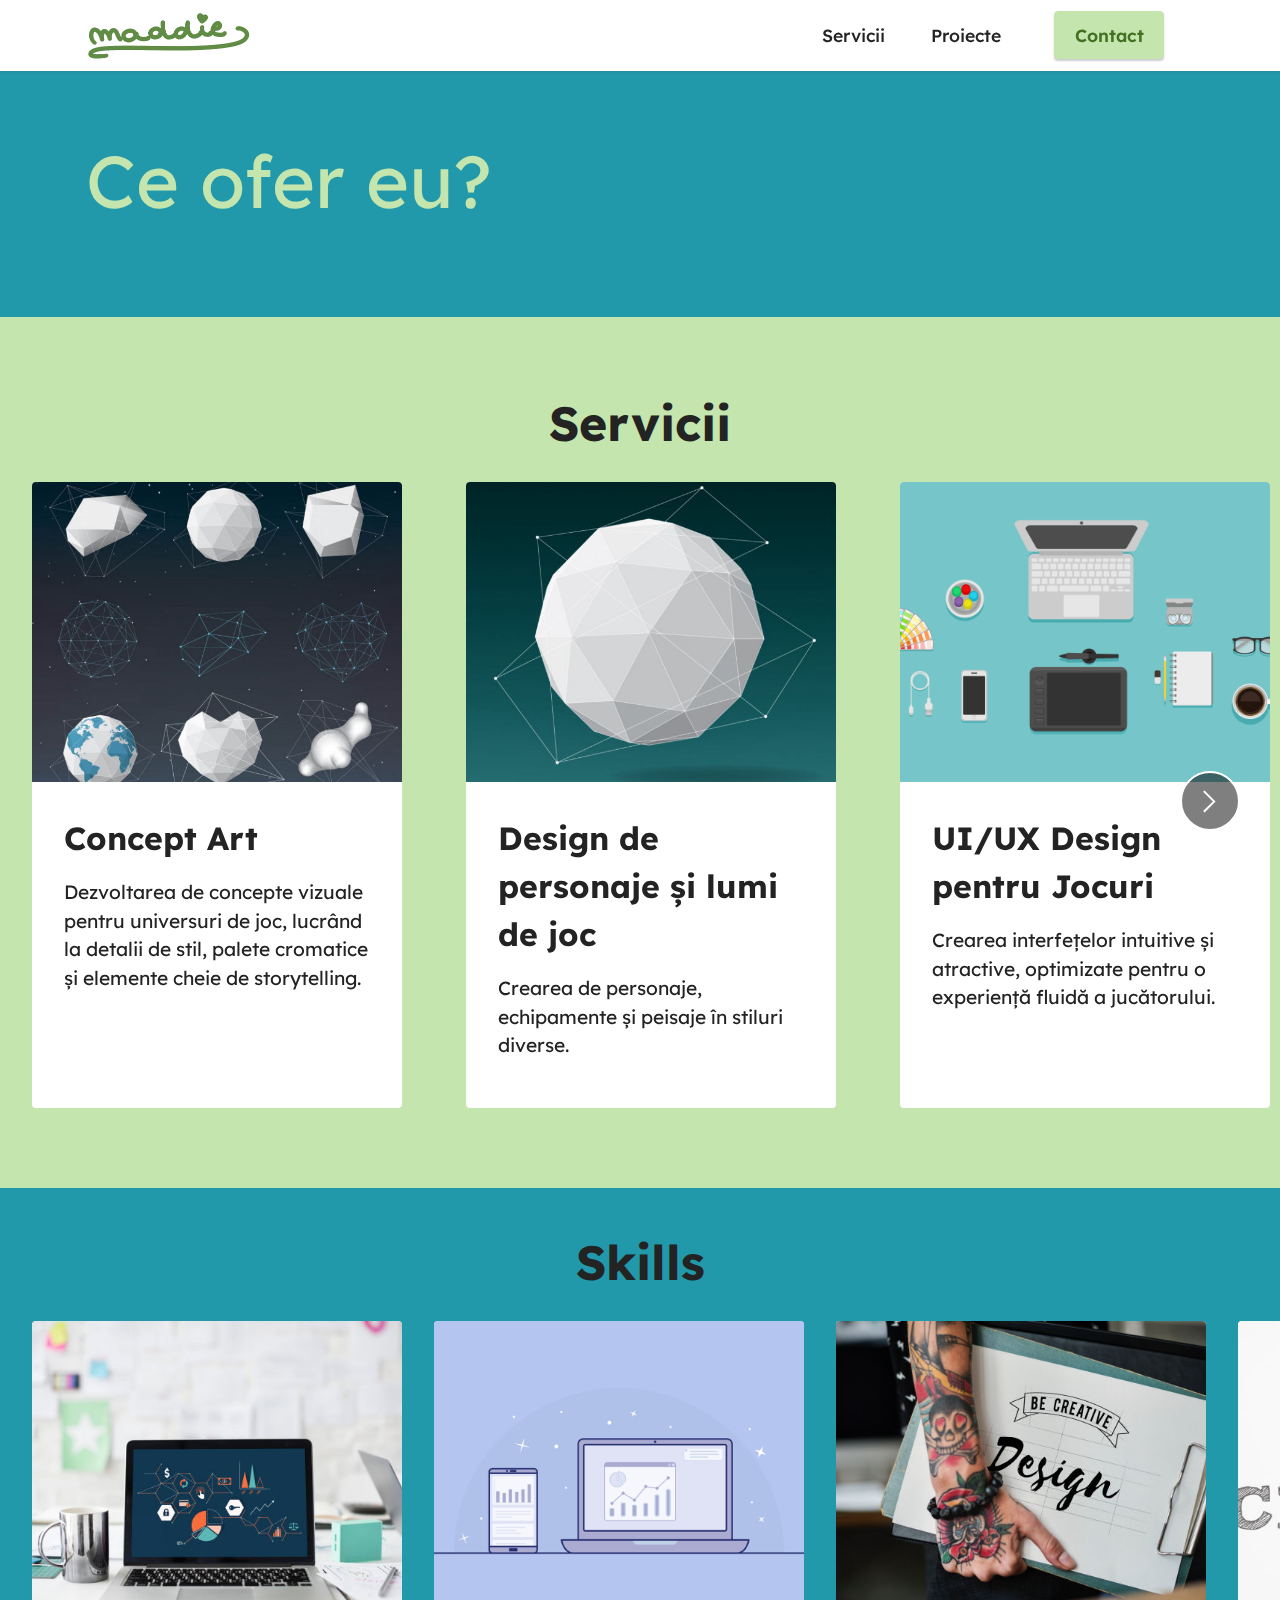
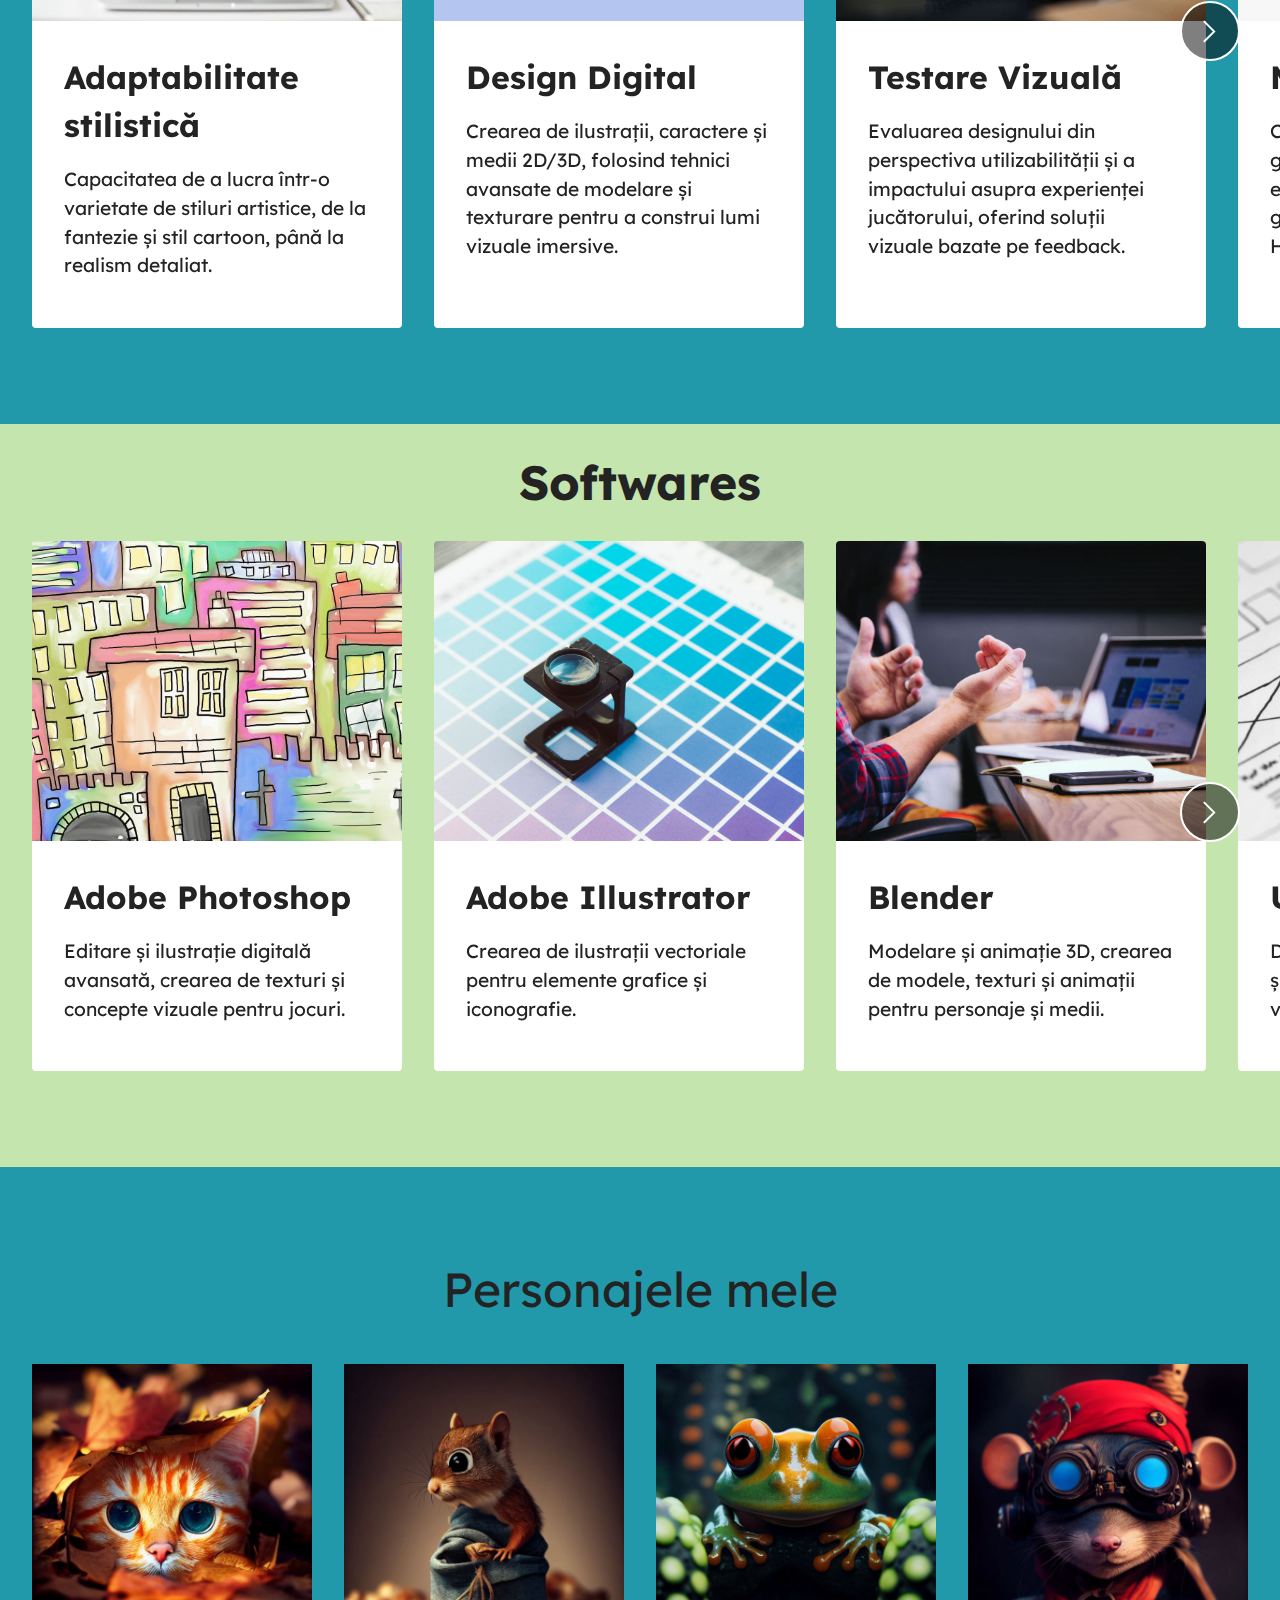
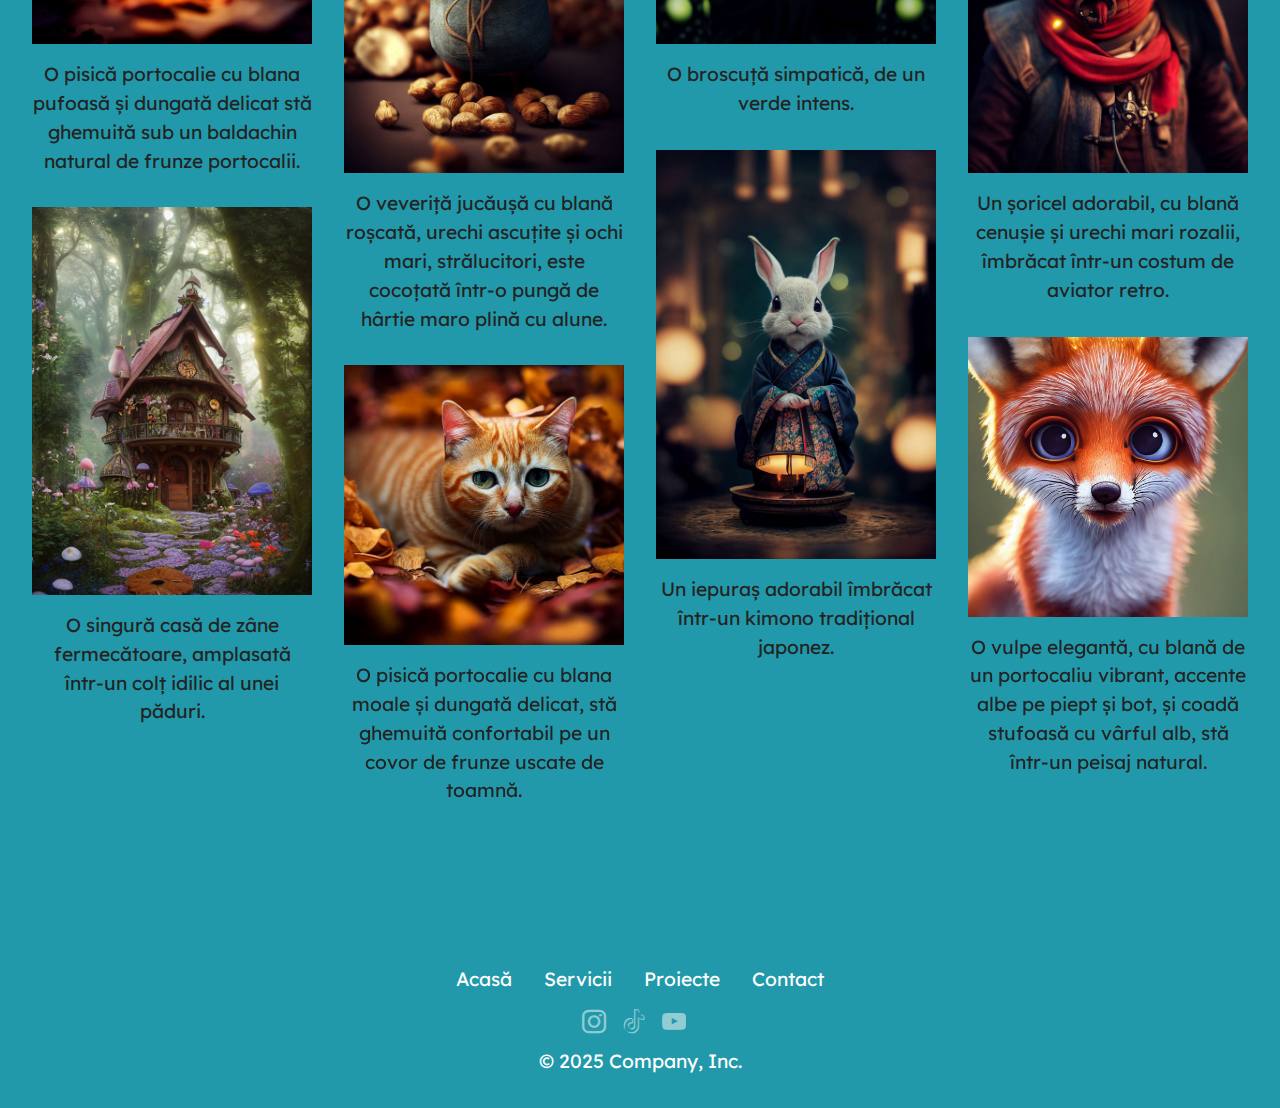
==== commit 07701c8b: "sters mobirise din footer" ====
--- a/page1.html
+++ b/page1.html
@@ -714,14 +714,6 @@
             </div>
         </div>
     </section>
-    <section class="display-7"
-        style="padding: 0;align-items: center;justify-content: center;flex-wrap: wrap;    align-content: center;display: flex;position: relative;height: 4rem;">
-        <a href="https://mobiri.se/3701170"
-            style="flex: 1 1;height: 4rem;position: absolute;width: 100%;z-index: 1;"><img alt="" style="height: 4rem;"
-                src="[data-uri]"></a>
-        <p style="margin: 0;text-align: center;" class="display-7">&#8204;</p><a style="z-index:1"
-            href="https://mobirise.com/builder/no-code-website-builder.html">No Code Website Builder</a>
-    </section>
     <script src="assets/bootstrap/js/bootstrap.bundle.min.js"></script>
     <script src="assets/smoothscroll/smooth-scroll.js"></script>
     <script src="assets/ytplayer/index.js"></script>
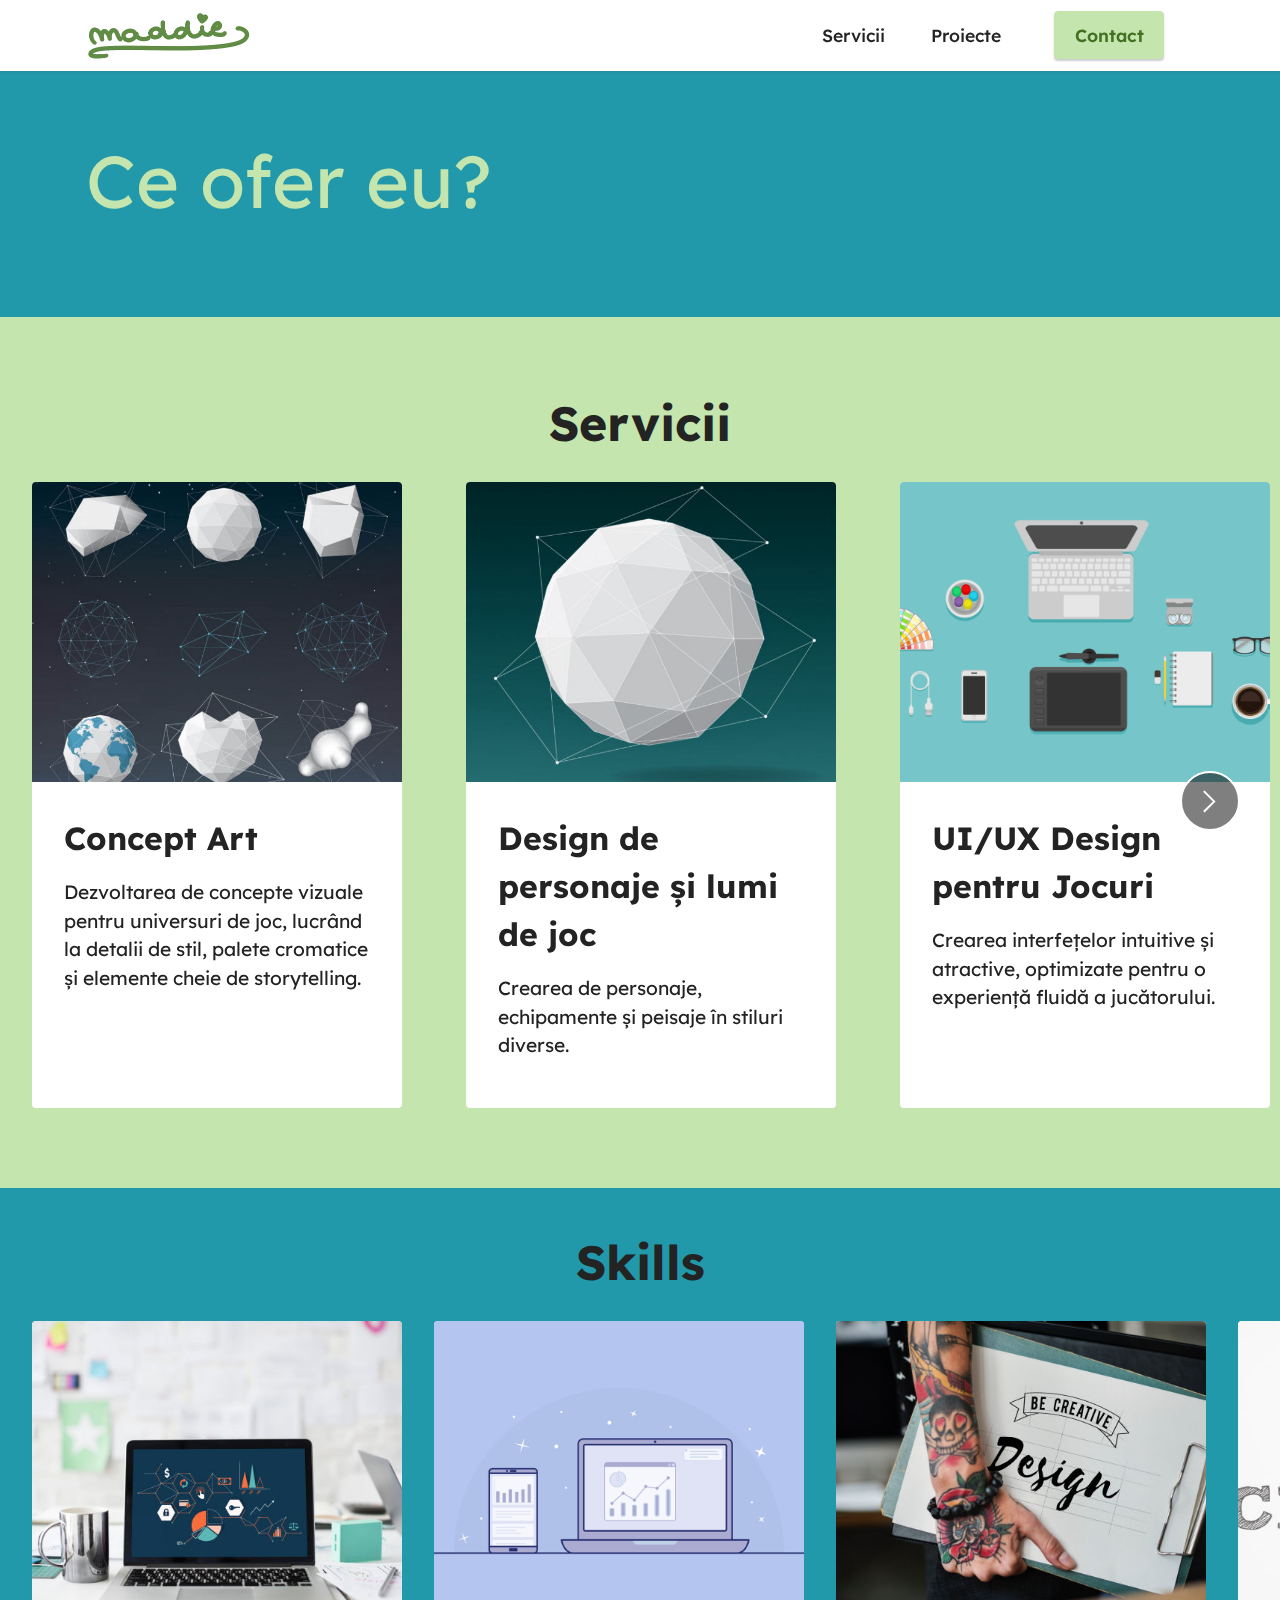
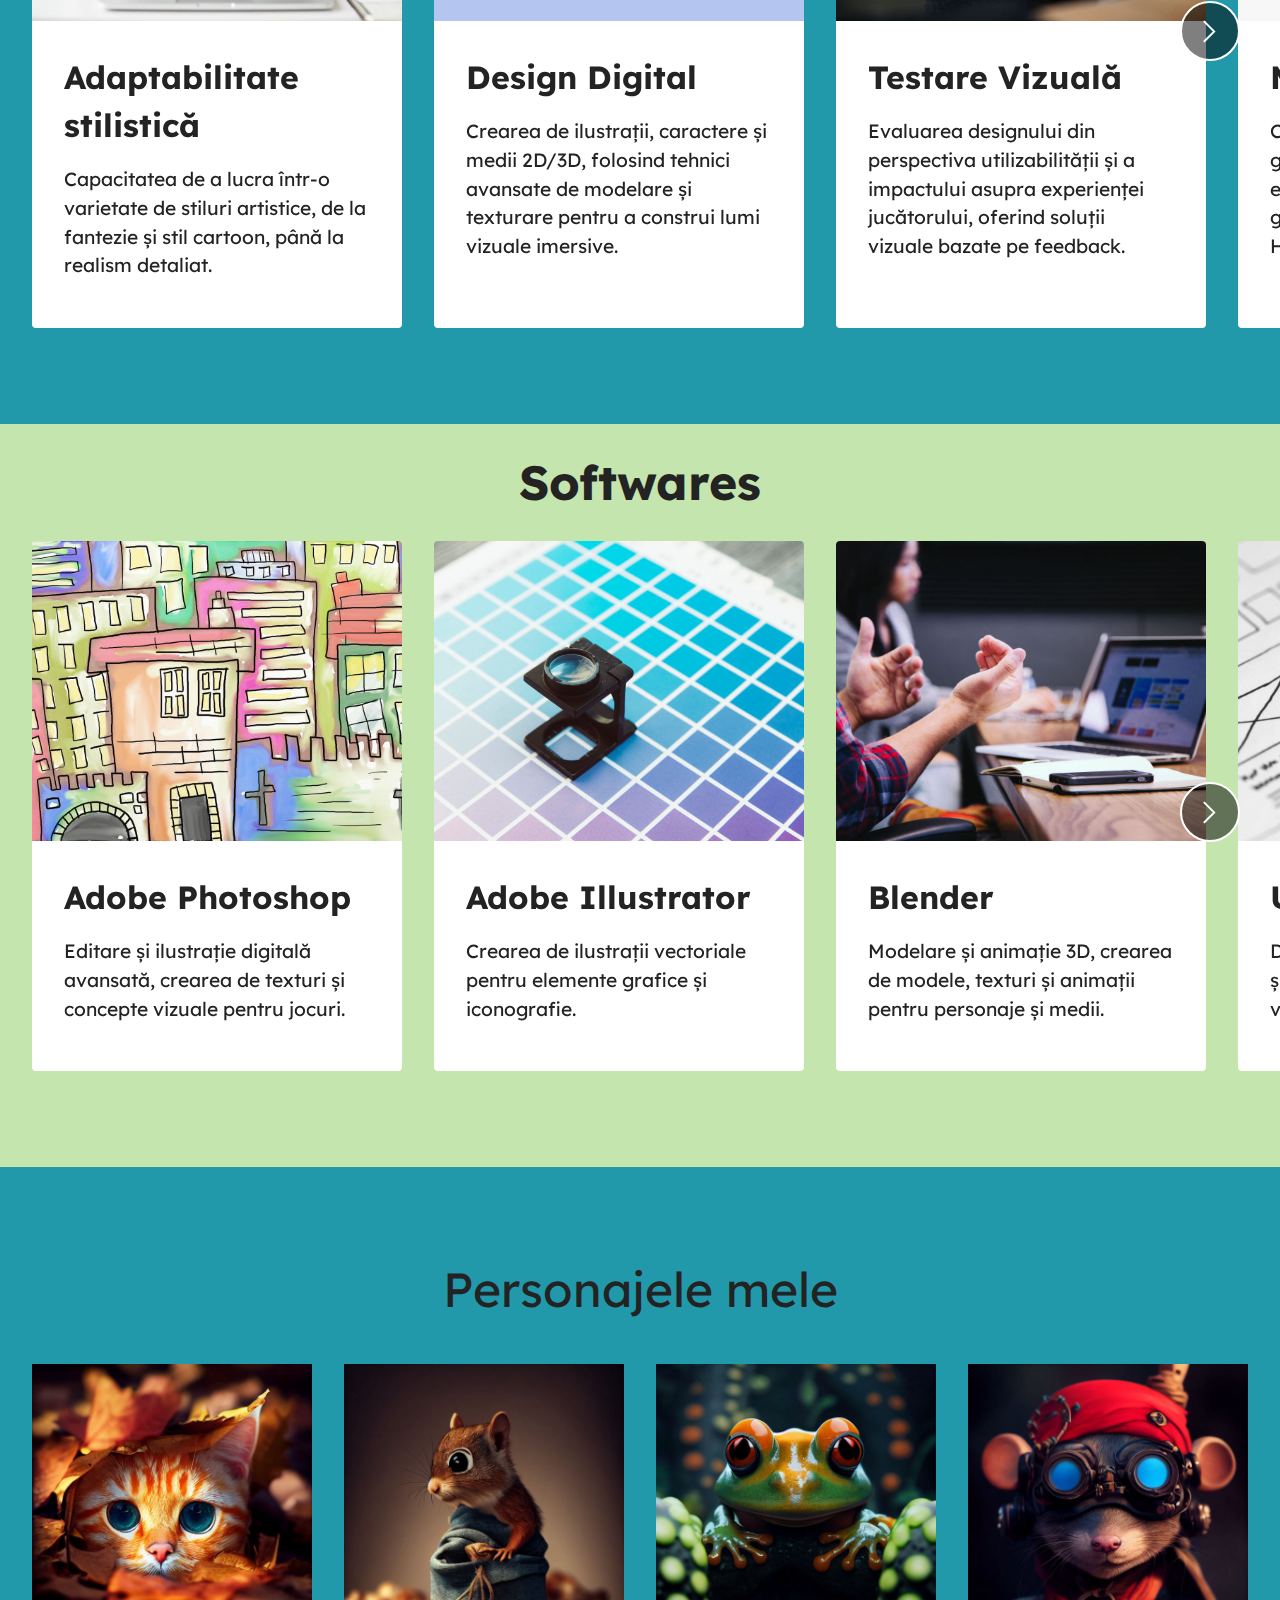
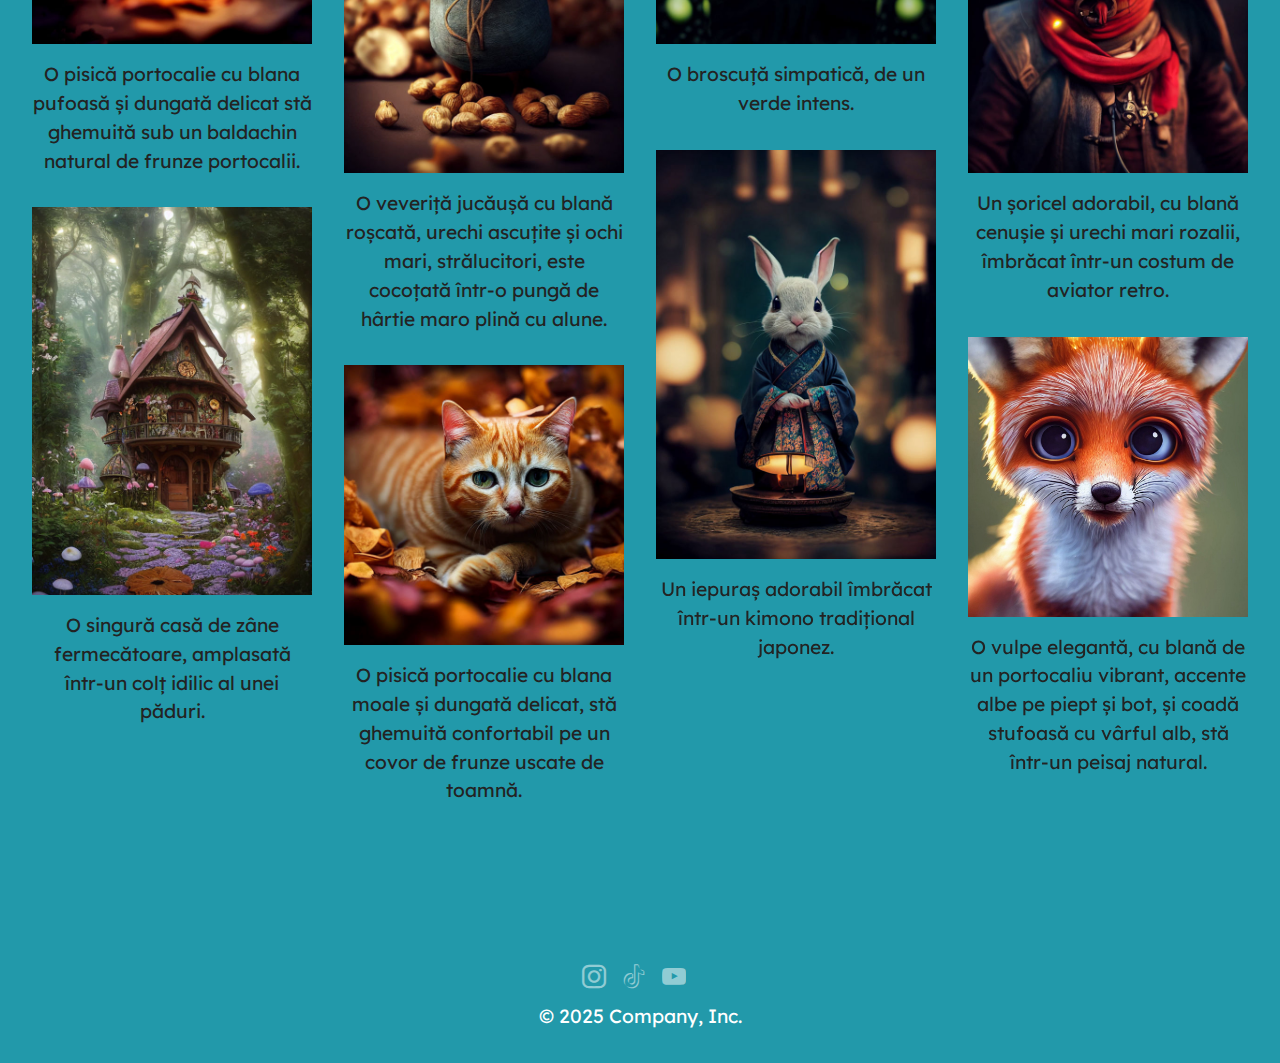
==== commit d7e0b211: "adaugat limba document + sters once" ====
--- a/page1.html
+++ b/page1.html
@@ -1,5 +1,5 @@
 <!DOCTYPE html>
-<html>
+<html lang="ro">
 
 <head>
     <meta charset="UTF-8">
@@ -29,7 +29,7 @@
 
 <body>
 
-    <section data-bs-version="5.1" class="menu menu2 cid-uzFMAnE05F" once="menu" id="menu2-6">
+    <section data-bs-version="5.1" class="menu menu2 cid-uzFMAnE05F" id="menu2-6">
 
         <nav class="navbar navbar-dropdown navbar-fixed-top navbar-expand-lg">
             <div class="container">
@@ -180,9 +180,6 @@
 
                             </div>
                         </div>
-
-
-
                     </div>
                 </div>
                 <button class="embla__button embla__button--prev">
@@ -290,9 +287,6 @@
 
                             </div>
                         </div>
-
-
-
                     </div>
                 </div>
                 <button class="embla__button embla__button--prev">
@@ -308,14 +302,11 @@
     </section>
 
     <section data-bs-version="5.1" class="slider5 mbr-embla cid-uzFNzRFzxz" id="slider5-r">
-
-
         <div class="position-relative">
             <div class="mbr-section-head">
                 <h2 class="mbr-section-title mbr-fonts-style align-center mb-0 display-2">
                     <strong>Softwares</strong>
                 </h2>
-
             </div>
             <div class="embla mt-4" data-skip-snaps="true" data-align="center" data-contain-scroll="trimSnaps"
                 data-auto-play-interval="5" data-draggable="true">
@@ -435,9 +426,6 @@
 
                             </div>
                         </div>
-
-
-
                     </div>
                 </div>
                 <button class="embla__button embla__button--prev">
@@ -453,9 +441,6 @@
     </section>
 
     <section data-bs-version="5.1" class="gallery1 mbr-gallery cid-uzFTT2kVyb" id="gallery02-w">
-
-
-
         <div class="container-fluid">
             <div class="row justify-content-center">
                 <div class="col-12 content-head">
@@ -661,35 +646,11 @@
         </div>
     </section>
 
-    <section data-bs-version="5.1" class="footer3 cid-uzFMAoY7H4" once="footers" id="footer3-b">
-
-
-
-
-
+    <section data-bs-version="5.1" class="footer3 cid-uzFMAoY7H4" id="footer3-b">
         <div class="container">
             <div class="media-container-row align-center mbr-white">
-                <div class="row row-links">
-                    <ul class="foot-menu">
-
-
-
-
-
-                        <li class="foot-menu-item mbr-fonts-style display-7">Acasă</li>
-                        <li class="foot-menu-item mbr-fonts-style display-7">Servicii</li>
-                        <li class="foot-menu-item mbr-fonts-style display-7">Proiecte</li>
-                        <li class="foot-menu-item mbr-fonts-style display-7">Contact</li>
-                    </ul>
-                </div>
                 <div class="row social-row">
                     <div class="social-list align-right pb-2">
-
-
-
-
-
-
                         <div class="soc-item">
                             <a href="https://www.instagram.com/" target="_blank">
                                 <span class="mbr-iconfont mbr-iconfont-social socicon-instagram socicon"></span>
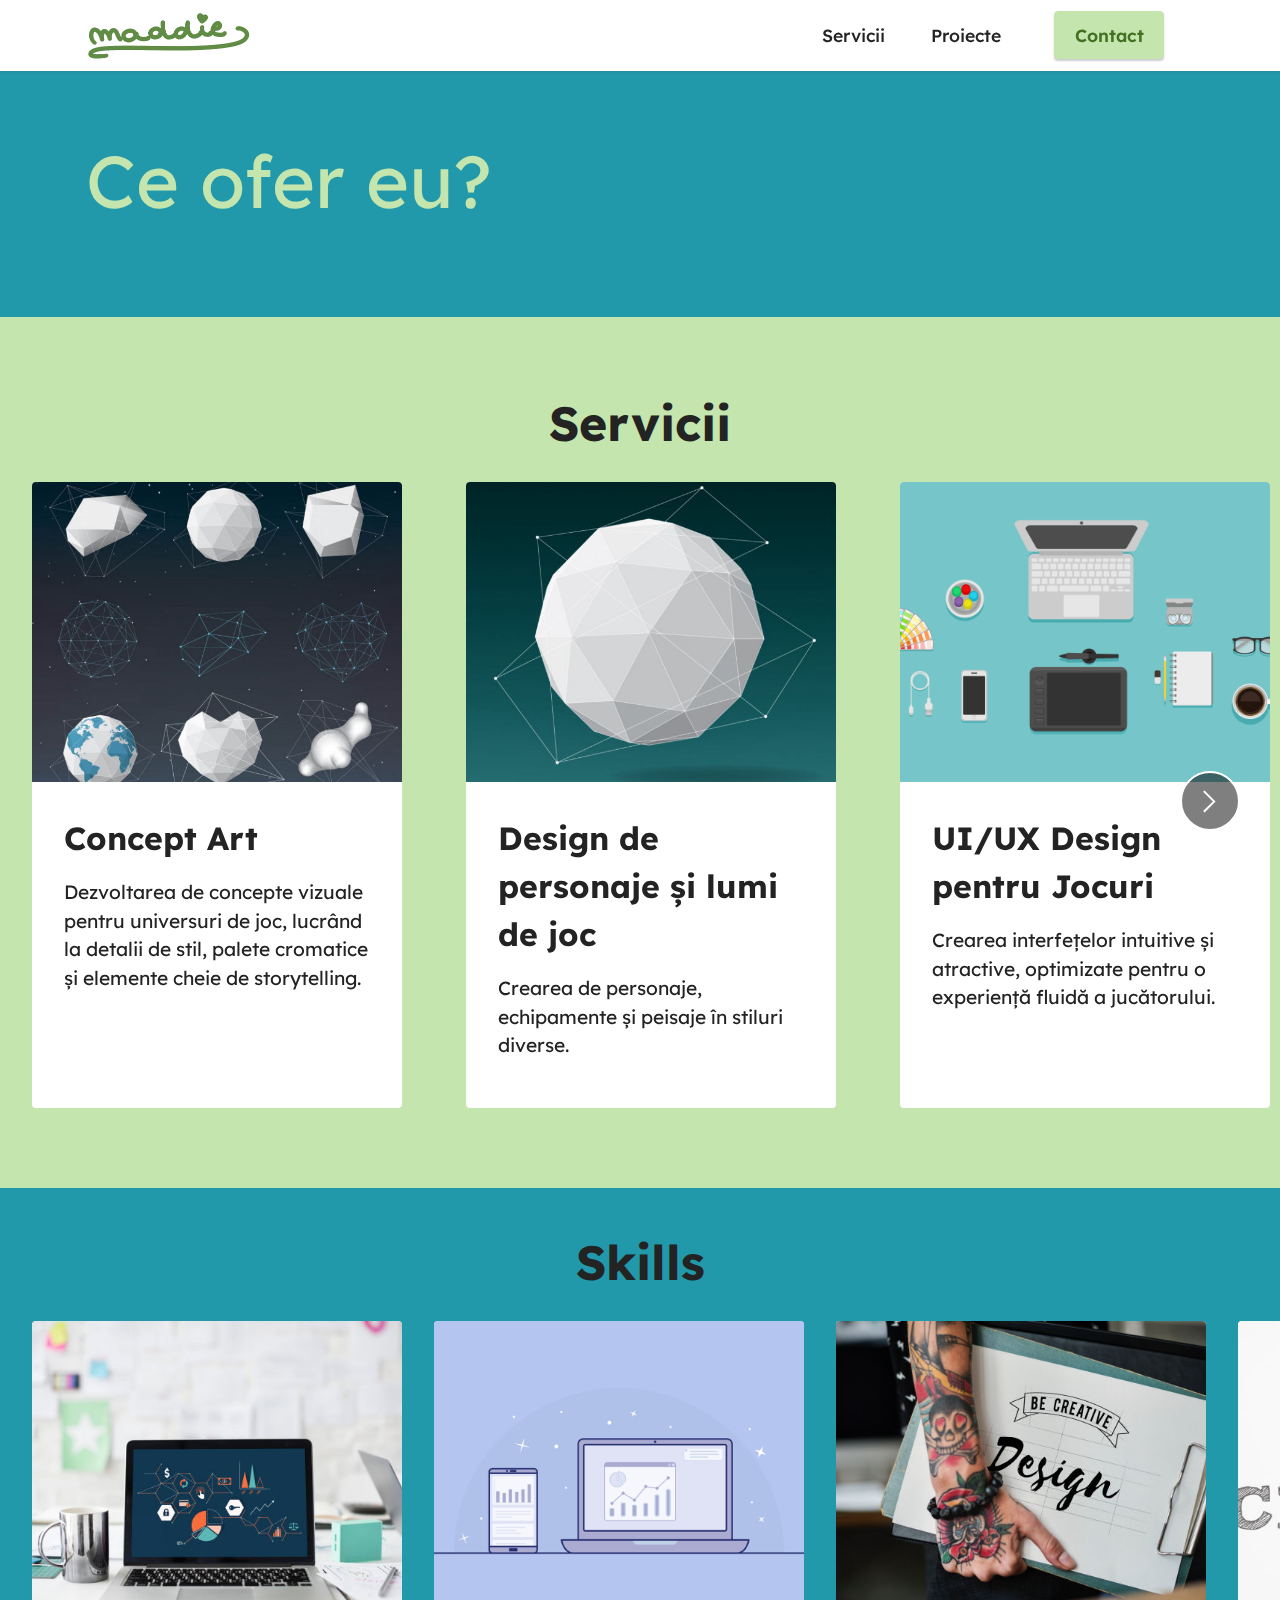
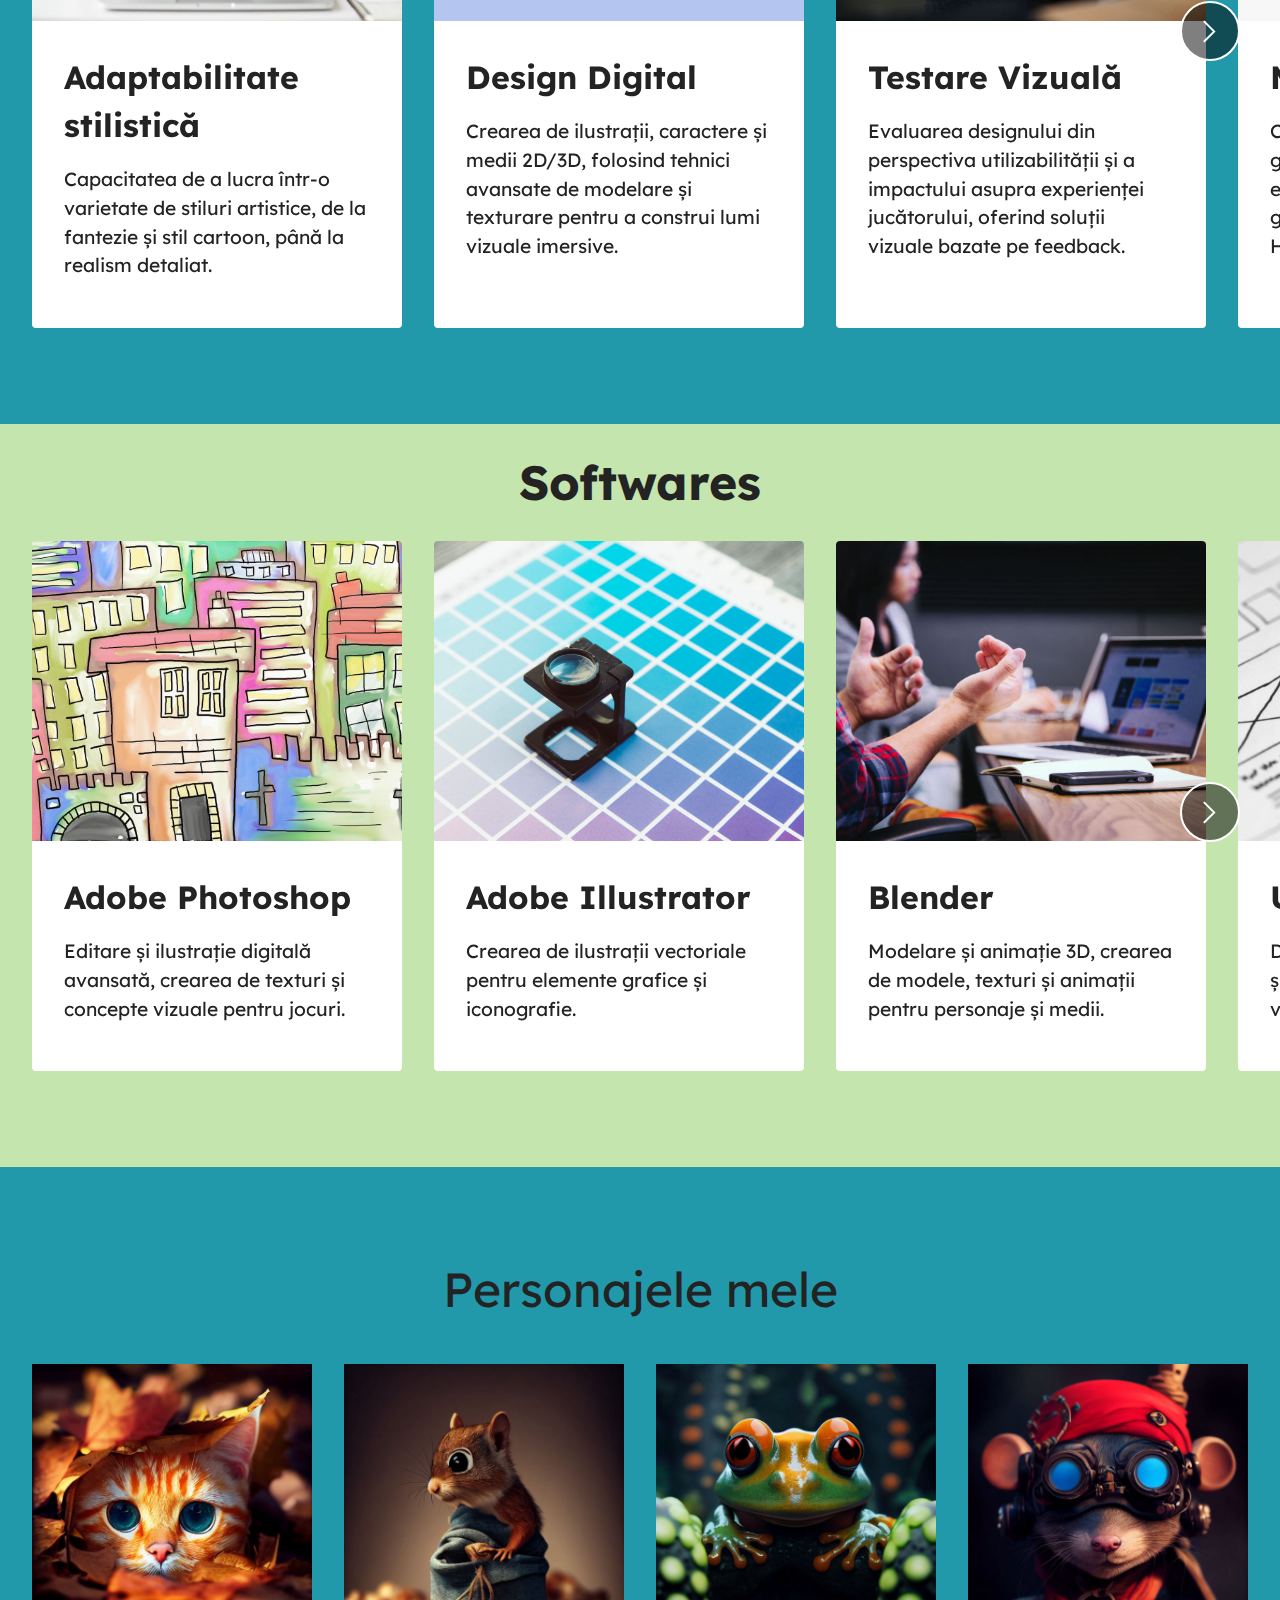
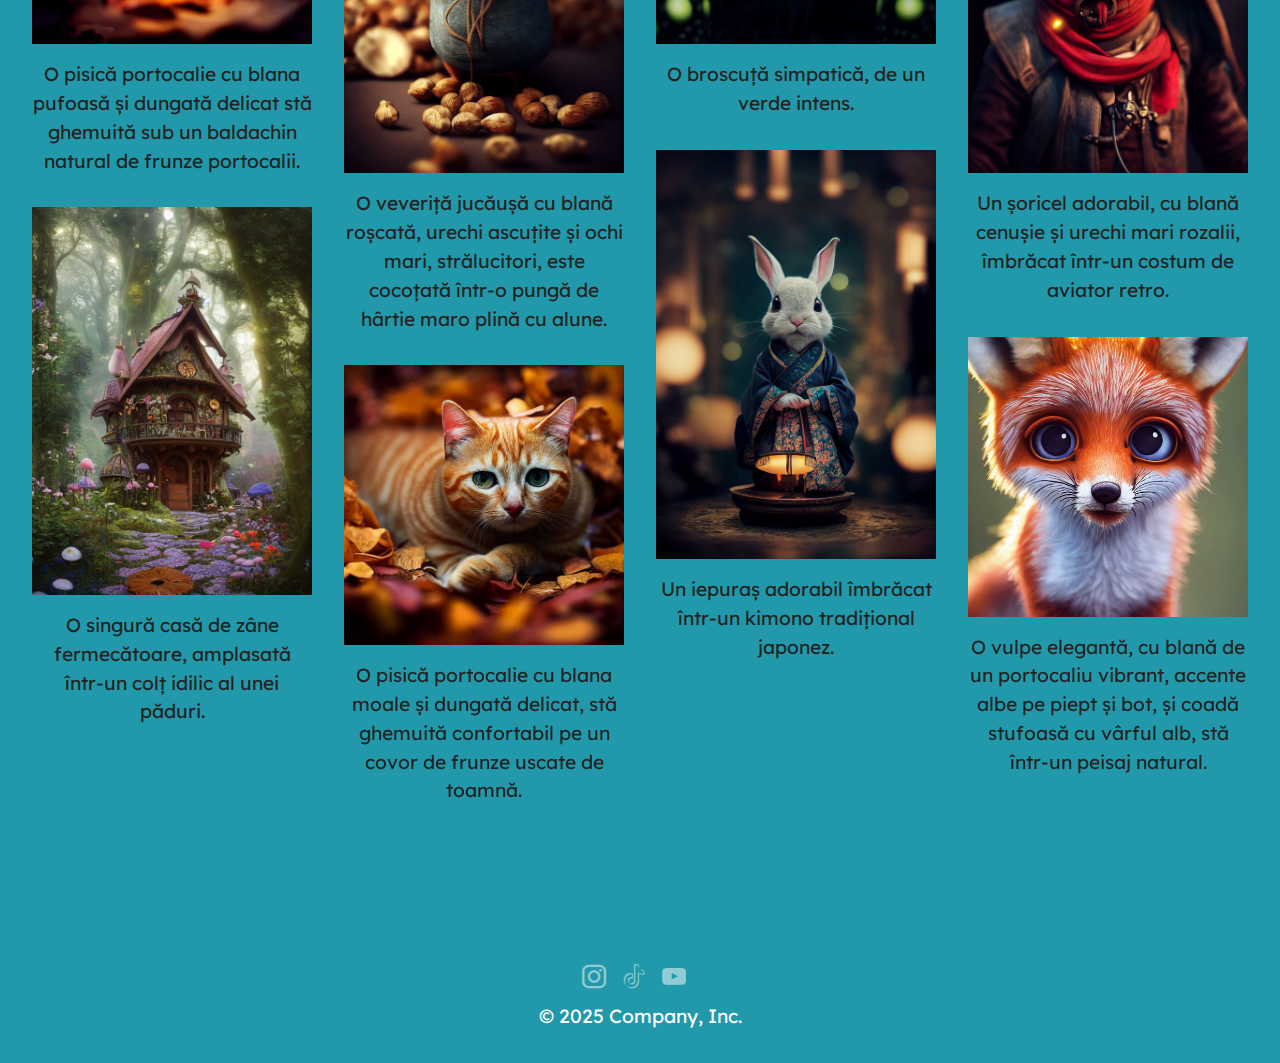
==== commit 2c7f440e: "header+footer" ====
--- a/page1.html
+++ b/page1.html
@@ -29,7 +29,7 @@
 
 <body>
 
-    <section data-bs-version="5.1" class="menu menu2 cid-uzFMAnE05F" id="menu2-6">
+    <header data-bs-version="5.1" class="menu menu2 cid-uzFMAnE05F" id="menu2-6">
 
         <nav class="navbar navbar-dropdown navbar-fixed-top navbar-expand-lg">
             <div class="container">
@@ -62,7 +62,7 @@
                 </div>
             </div>
         </nav>
-    </section>
+    </header>
 
     <section data-bs-version="5.1" class="header2 cid-uzFQzPKC3O" id="header2-s">
         <div class="container">
@@ -646,7 +646,7 @@
         </div>
     </section>
 
-    <section data-bs-version="5.1" class="footer3 cid-uzFMAoY7H4" id="footer3-b">
+    <footer data-bs-version="5.1" class="footer3 cid-uzFMAoY7H4" id="footer3-b">
         <div class="container">
             <div class="media-container-row align-center mbr-white">
                 <div class="row social-row">
@@ -674,7 +674,7 @@
                 </div>
             </div>
         </div>
-    </section>
+    </footer>
     <script src="assets/bootstrap/js/bootstrap.bundle.min.js"></script>
     <script src="assets/smoothscroll/smooth-scroll.js"></script>
     <script src="assets/ytplayer/index.js"></script>
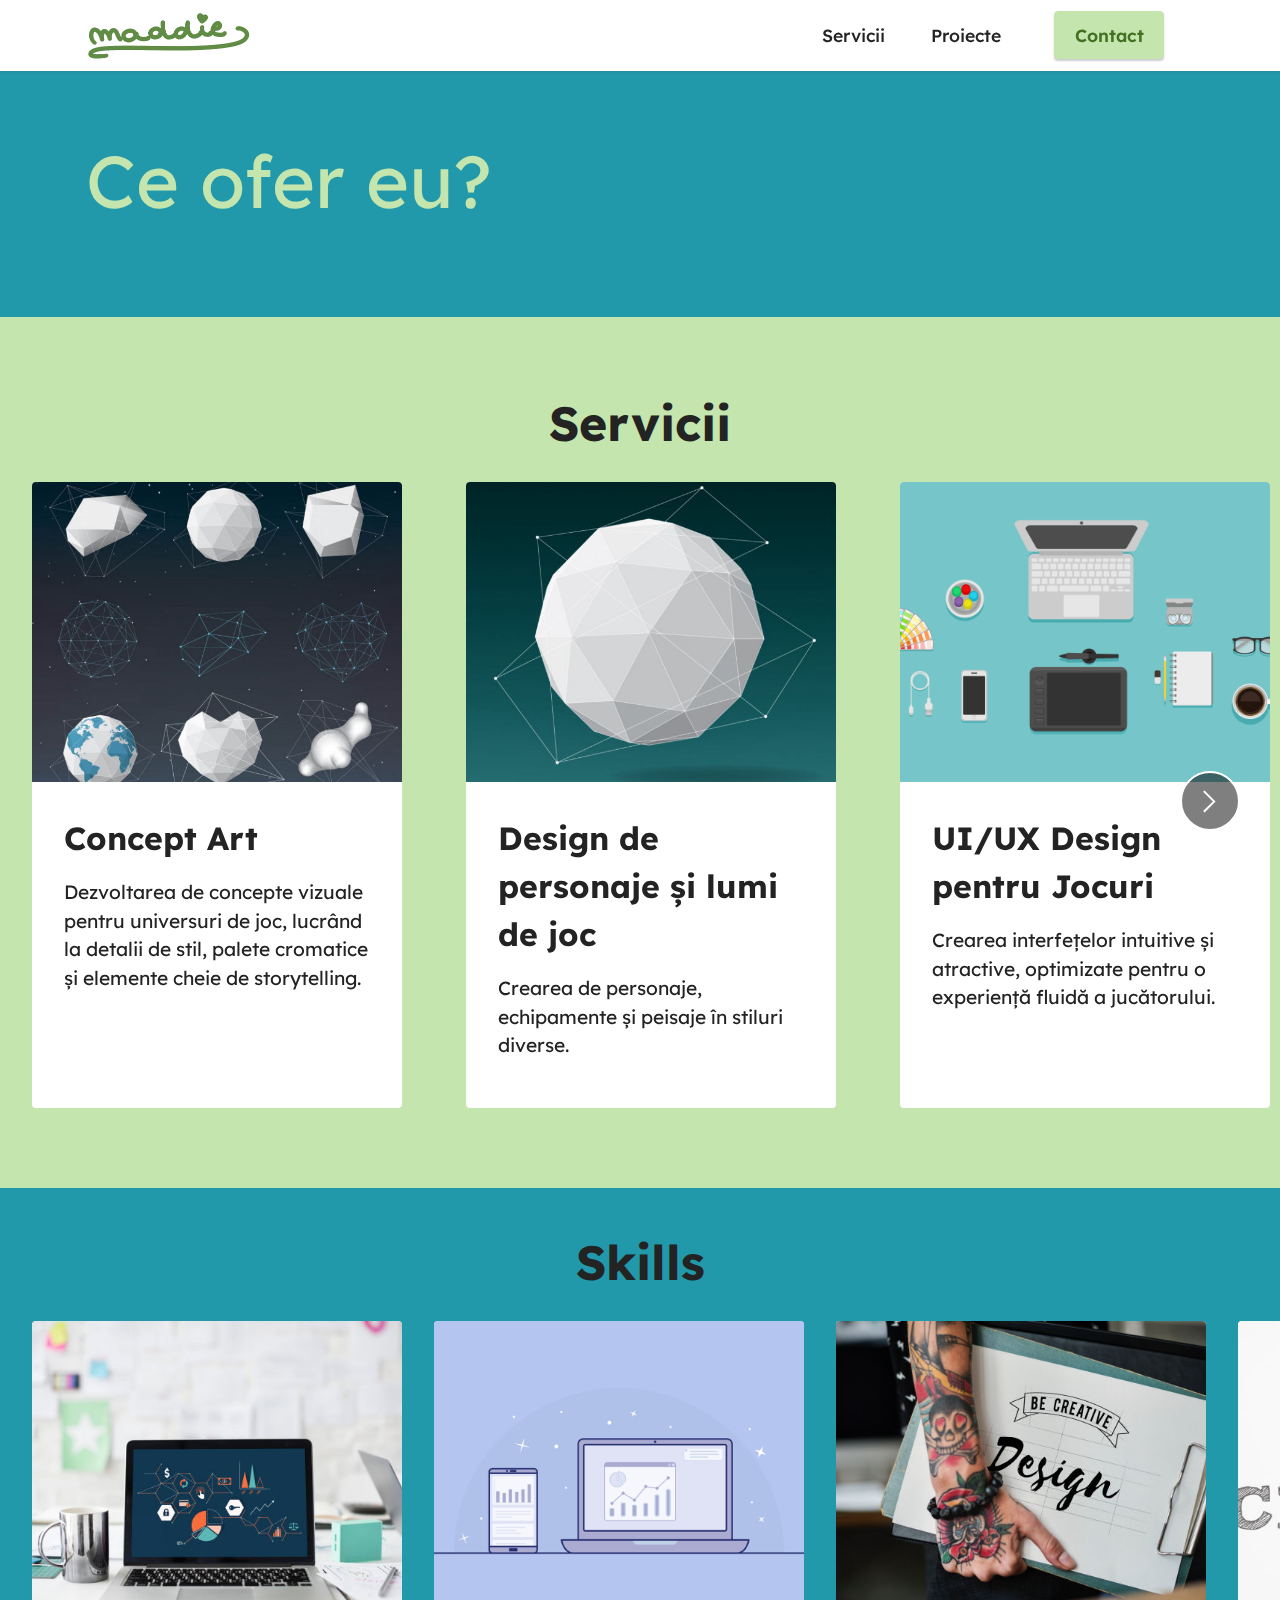
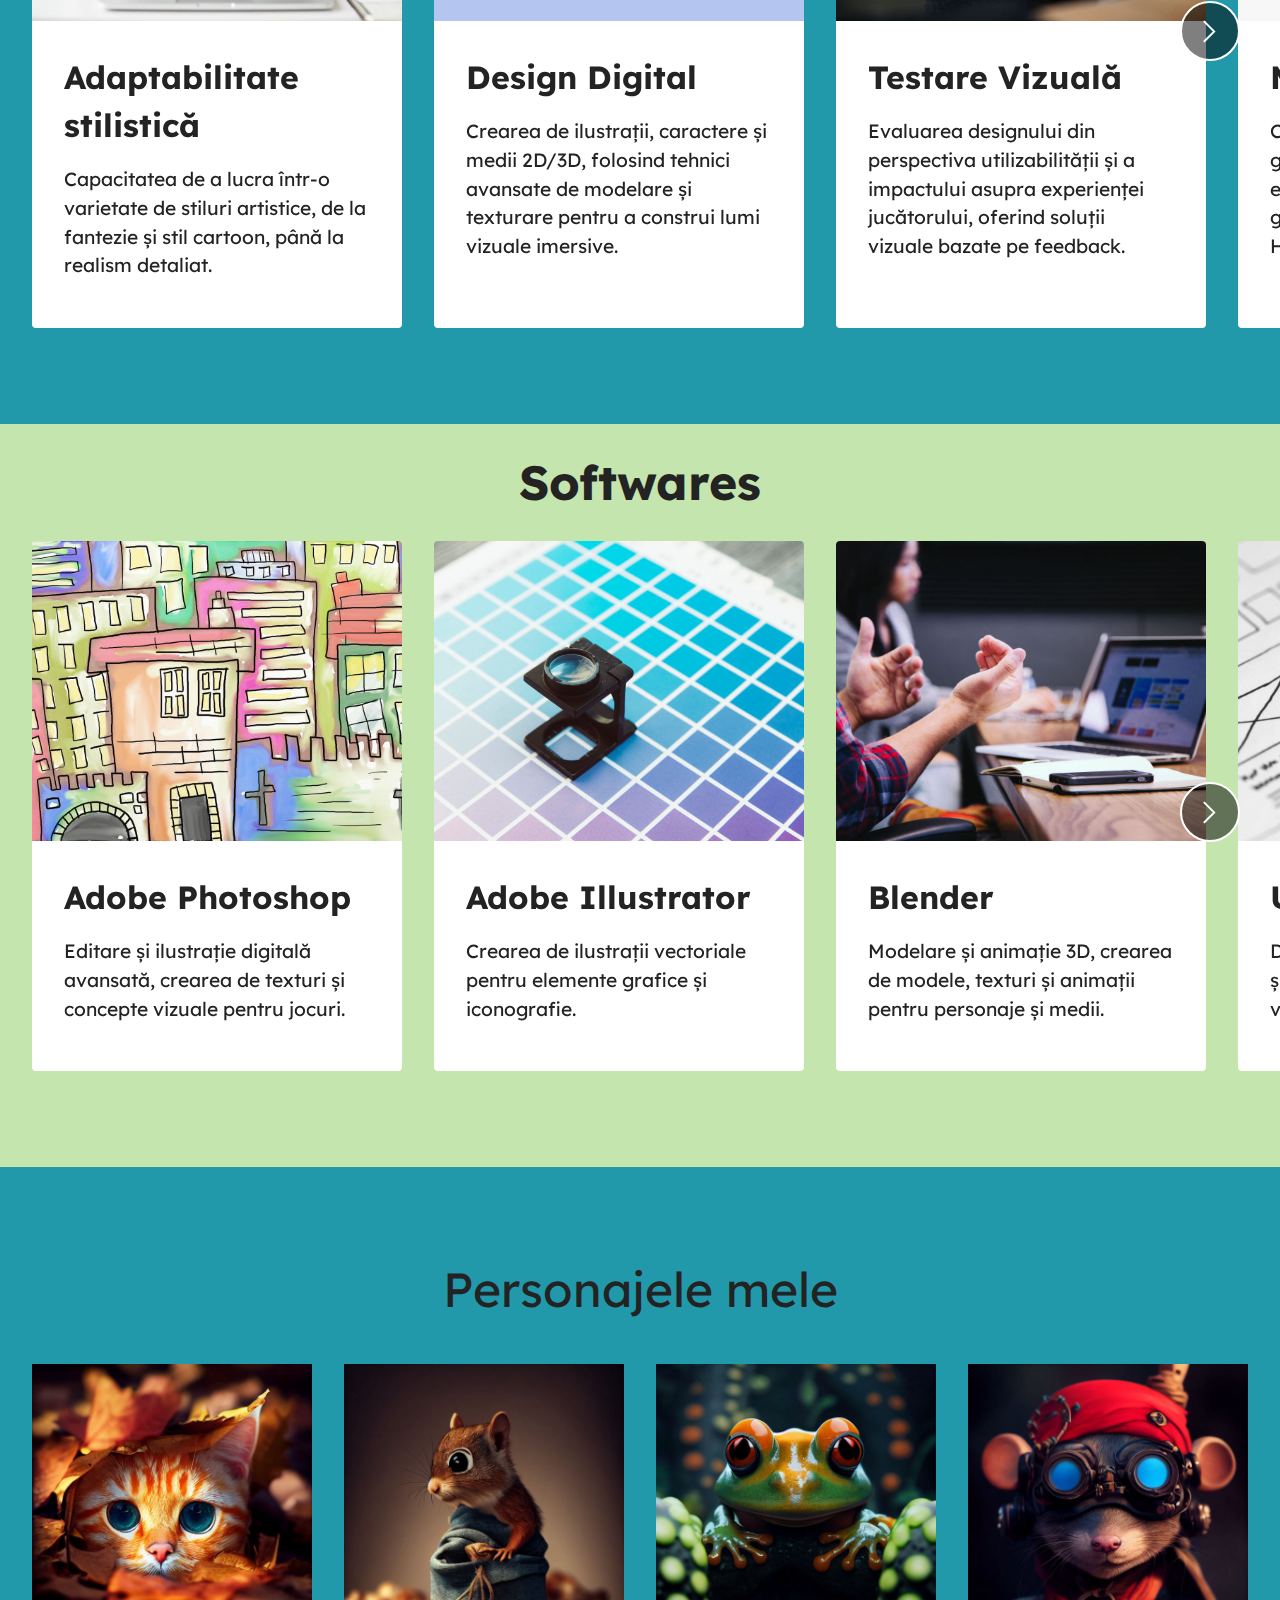
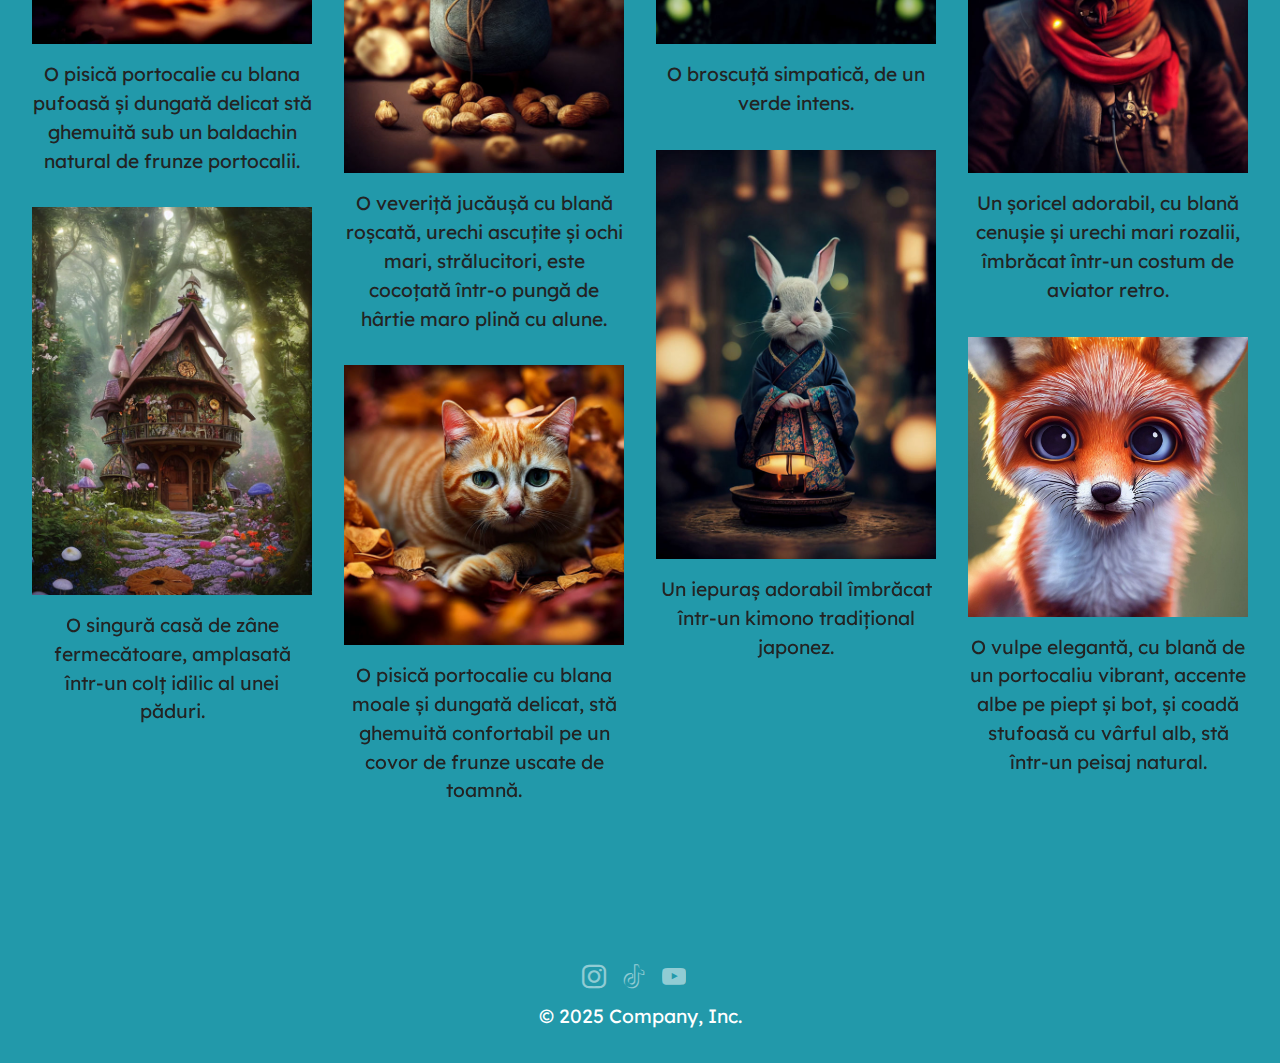
==== commit 9a0885fb: "span" ====
--- a/page1.html
+++ b/page1.html
@@ -46,6 +46,10 @@
                     data-target="#navbarSupportedContent" data-bs-target="#navbarSupportedContent"
                     aria-controls="navbarNavAltMarkup" aria-expanded="false" aria-label="Toggle navigation">
                     <span class="hamburger">
+                        <span></span>
+                        <span></span>
+                        <span></span>
+                        <span></span>
                     </span>
                 </button>
                 <div class="collapse navbar-collapse" id="navbarSupportedContent">
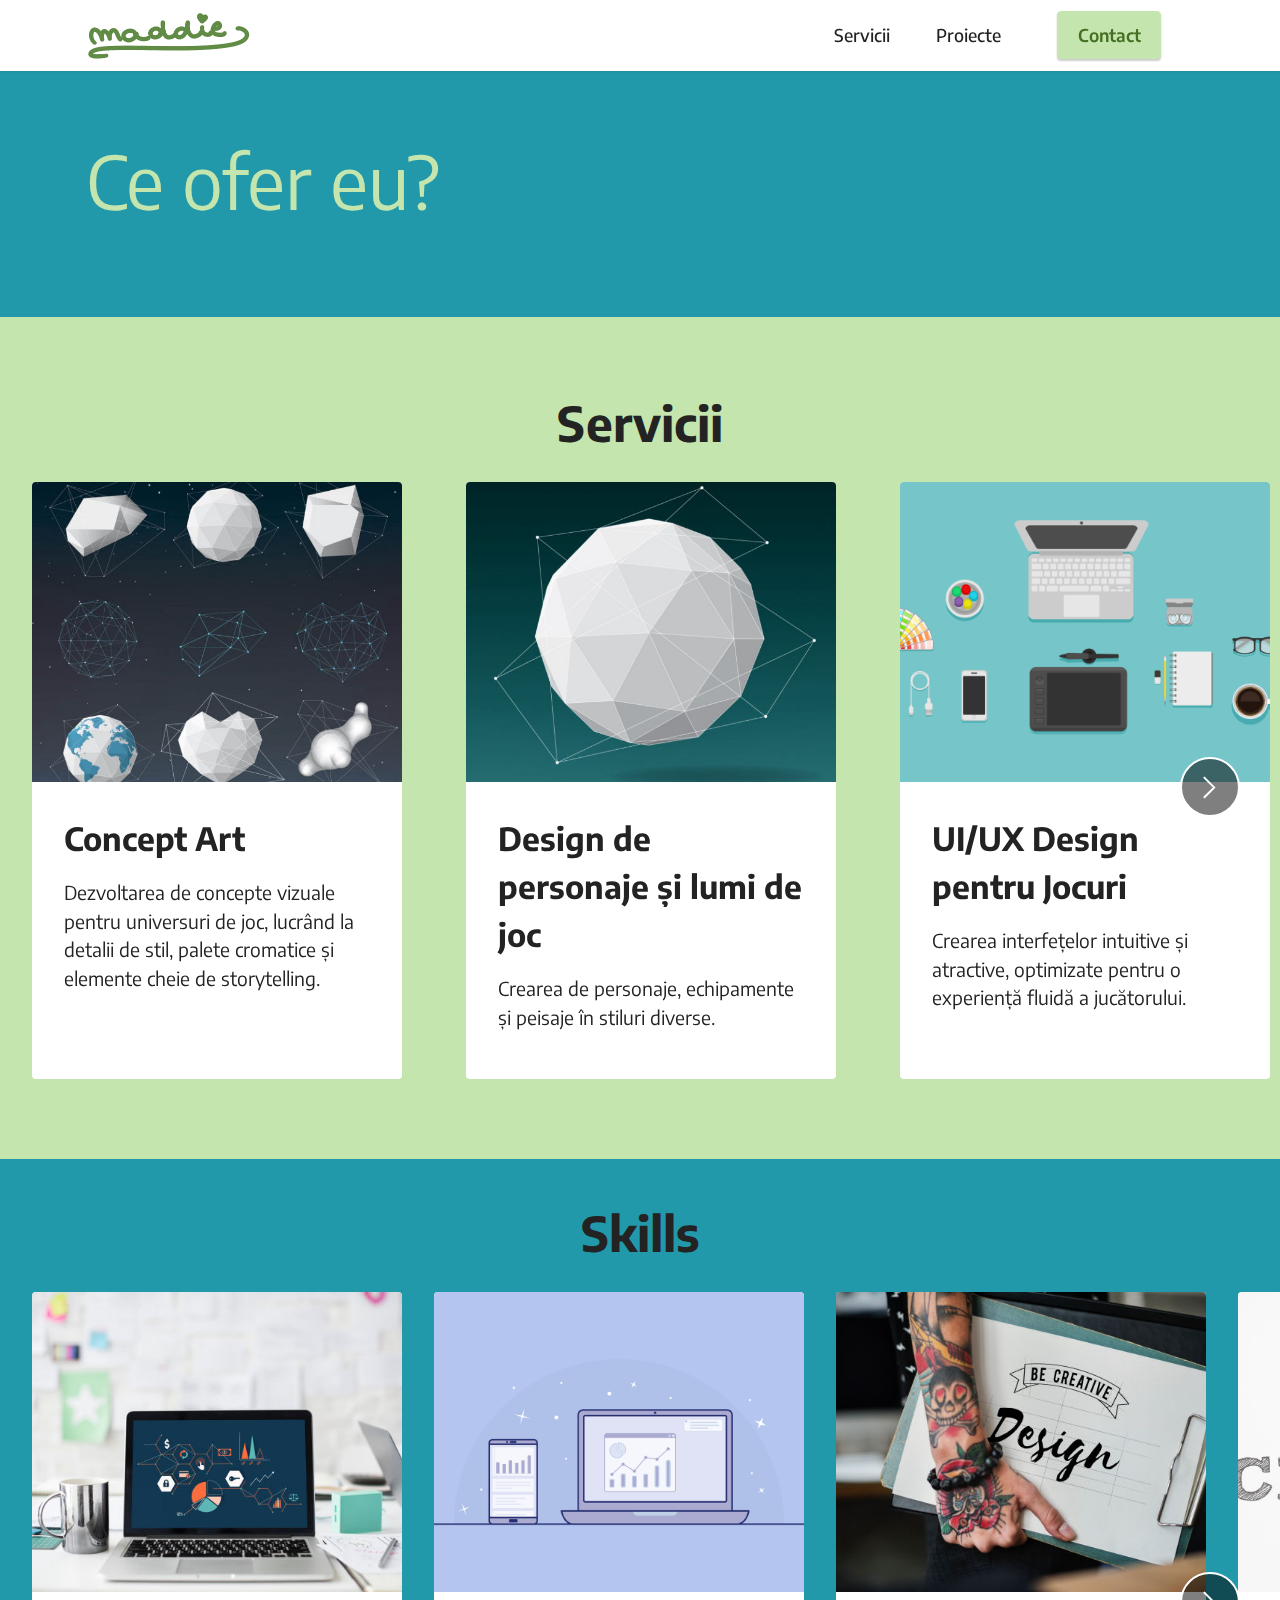
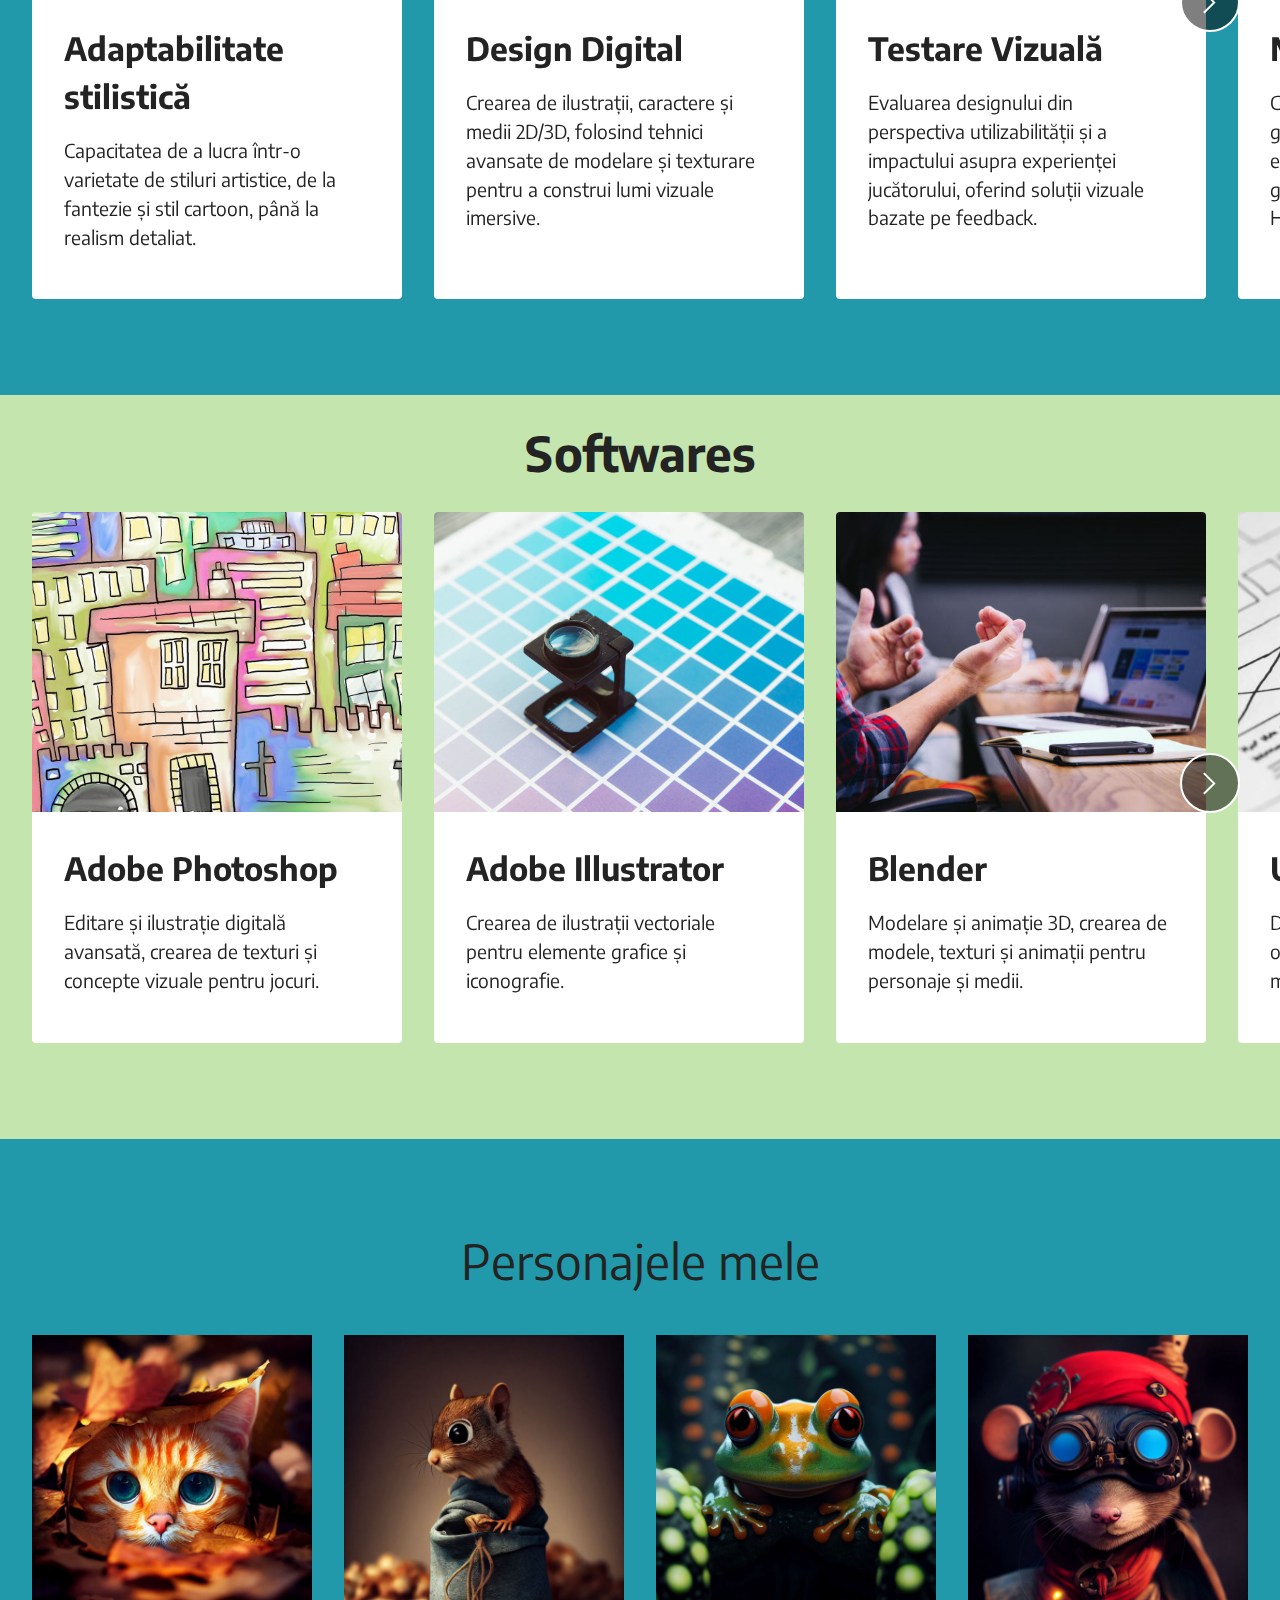
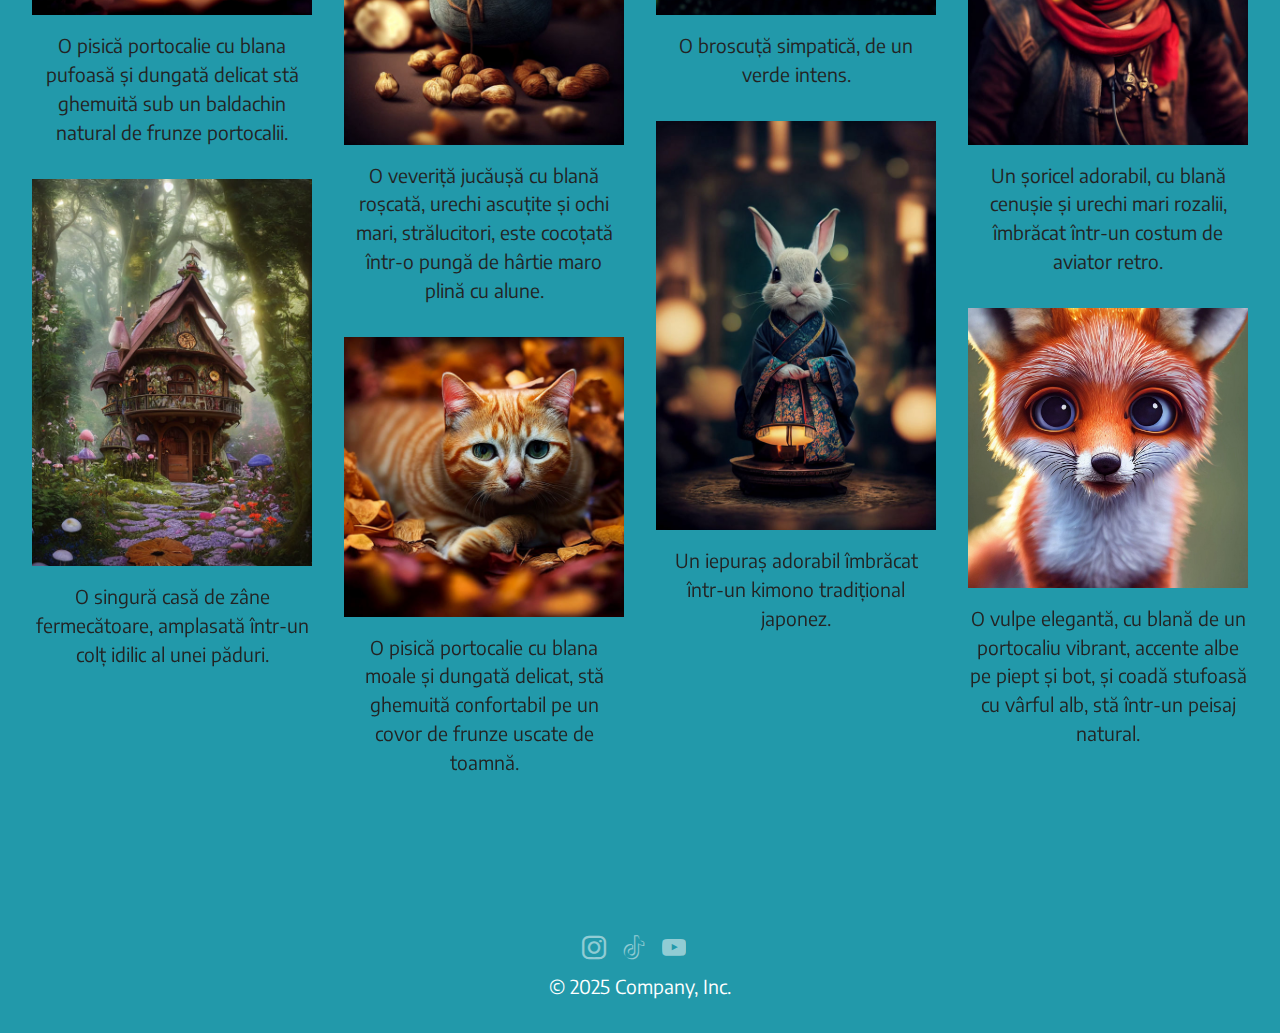
==== commit fbcc6790: "font" ====
--- a/page1.html
+++ b/page1.html
@@ -19,12 +19,20 @@
     <link rel="preload"
         href="https://fonts.googleapis.com/css?family=Lexend:100,200,300,400,500,600,700,800,900&display=swap"
         as="style" onload="this.onload=null;this.rel='stylesheet'">
+    <link rel="preconnect" href="https://fonts.googleapis.com">
+    <link rel="preconnect" href="https://fonts.gstatic.com" crossorigin>
+    <link href="https://fonts.googleapis.com/css2?family=Encode+Sans:wght@100..900&display=swap" rel="stylesheet">
     <noscript>
         <link rel="stylesheet"
             href="https://fonts.googleapis.com/css?family=Lexend:100,200,300,400,500,600,700,800,900&display=swap">
     </noscript>
     <link rel="preload" as="style" href="assets/mobirise/css/mbr-additional.css?v=f6TjZZ">
     <link rel="stylesheet" href="assets/mobirise/css/mbr-additional.css?v=f6TjZZ" type="text/css">
+    <style>
+        body{
+            font-family: Encode Sans;
+        }
+    </style>
 </head>
 
 <body>
@@ -450,7 +458,7 @@
                 <div class="col-12 content-head">
                     <div class="mbr-section-head mb-5">
                         <h2 class="mbr-section-title mbr-fonts-style align-center m-0 display-2">Personajele
-                                mele</h2>
+                            mele</h2>
 
                     </div>
                 </div>
--- a/assets/mobirise/css/mbr-additional.css
+++ b/assets/mobirise/css/mbr-additional.css
@@ -1,8 +1,5 @@
-body {
-  font-family: Jost;
-}
+
 .display-1 {
-  font-family: 'Lexend', sans-serif;
   font-size: 4.6rem;
   line-height: 1.1;
 }
@@ -10,7 +7,7 @@
   font-size: 5.75rem;
 }
 .display-2 {
-  font-family: 'Lexend', sans-serif;
+
   font-size: 3rem;
   line-height: 1.1;
 }
@@ -18,15 +15,15 @@
   font-size: 3.75rem;
 }
 .display-4 {
-  font-family: 'Lexend', sans-serif;
+
   font-size: 1.1rem;
   line-height: 1.5;
 }
 .display-4 > .mbr-iconfont {
-  font-size: 1.375rem;
+  font-size: 1.375rem;    
 }
 .display-5 {
-  font-family: 'Lexend', sans-serif;
+
   font-size: 2rem;
   line-height: 1.5;
 }
@@ -34,7 +31,7 @@
   font-size: 2.5rem;
 }
 .display-7 {
-  font-family: 'Lexend', sans-serif;
+
   font-size: 1.2rem;
   line-height: 1.5;
 }
@@ -586,7 +583,7 @@
   display: none;
 }
 .form-control {
-  font-family: 'Lexend', sans-serif;
+
   font-size: 1.1rem;
   line-height: 1.5;
   font-weight: 400;
@@ -600,7 +597,7 @@
   border-color: #639d19 !important;
 }
 .form-control:-webkit-input-placeholder {
-  font-family: 'Lexend', sans-serif;
+
   font-size: 1.1rem;
   line-height: 1.5;
   font-weight: 400;
@@ -692,7 +689,7 @@
   position: fixed;
 }
 .cid-sFF0ciwnEL .dropdown-item:before {
-  font-family: Moririse2 !important;
+
   content: "\e966";
   display: inline-block;
   width: 0;
@@ -1355,7 +1352,7 @@
   position: fixed;
 }
 .cid-uzFMAnE05F .dropdown-item:before {
-  font-family: Moririse2 !important;
+
   content: "\e966";
   display: inline-block;
   width: 0;
@@ -2233,7 +2230,7 @@
   text-shadow: none;
   z-index: 5;
   transition: opacity 0.3s ease;
-  font-family: 'Moririse2';
+
   align-items: center;
   justify-content: center;
   display: flex;
@@ -2502,7 +2499,7 @@
   position: fixed;
 }
 .cid-uzFME0gGpx .dropdown-item:before {
-  font-family: Moririse2 !important;
+
   content: "\e966";
   display: inline-block;
   width: 0;
@@ -3093,7 +3090,7 @@
   position: fixed;
 }
 .cid-uzFMFpS2O2 .dropdown-item:before {
-  font-family: Moririse2 !important;
+
   content: "\e966";
   display: inline-block;
   width: 0;
--- a/assets/mobirise/css/mbr-additional.css
+++ b/assets/mobirise/css/mbr-additional.css
@@ -1,8 +1,5 @@
-body {
-  font-family: Jost;
-}
+
 .display-1 {
-  font-family: 'Lexend', sans-serif;
   font-size: 4.6rem;
   line-height: 1.1;
 }
@@ -10,7 +7,7 @@
   font-size: 5.75rem;
 }
 .display-2 {
-  font-family: 'Lexend', sans-serif;
+
   font-size: 3rem;
   line-height: 1.1;
 }
@@ -18,15 +15,15 @@
   font-size: 3.75rem;
 }
 .display-4 {
-  font-family: 'Lexend', sans-serif;
+
   font-size: 1.1rem;
   line-height: 1.5;
 }
 .display-4 > .mbr-iconfont {
-  font-size: 1.375rem;
+  font-size: 1.375rem;    
 }
 .display-5 {
-  font-family: 'Lexend', sans-serif;
+
   font-size: 2rem;
   line-height: 1.5;
 }
@@ -34,7 +31,7 @@
   font-size: 2.5rem;
 }
 .display-7 {
-  font-family: 'Lexend', sans-serif;
+
   font-size: 1.2rem;
   line-height: 1.5;
 }
@@ -586,7 +583,7 @@
   display: none;
 }
 .form-control {
-  font-family: 'Lexend', sans-serif;
+
   font-size: 1.1rem;
   line-height: 1.5;
   font-weight: 400;
@@ -600,7 +597,7 @@
   border-color: #639d19 !important;
 }
 .form-control:-webkit-input-placeholder {
-  font-family: 'Lexend', sans-serif;
+
   font-size: 1.1rem;
   line-height: 1.5;
   font-weight: 400;
@@ -692,7 +689,7 @@
   position: fixed;
 }
 .cid-sFF0ciwnEL .dropdown-item:before {
-  font-family: Moririse2 !important;
+
   content: "\e966";
   display: inline-block;
   width: 0;
@@ -1355,7 +1352,7 @@
   position: fixed;
 }
 .cid-uzFMAnE05F .dropdown-item:before {
-  font-family: Moririse2 !important;
+
   content: "\e966";
   display: inline-block;
   width: 0;
@@ -2233,7 +2230,7 @@
   text-shadow: none;
   z-index: 5;
   transition: opacity 0.3s ease;
-  font-family: 'Moririse2';
+
   align-items: center;
   justify-content: center;
   display: flex;
@@ -2502,7 +2499,7 @@
   position: fixed;
 }
 .cid-uzFME0gGpx .dropdown-item:before {
-  font-family: Moririse2 !important;
+
   content: "\e966";
   display: inline-block;
   width: 0;
@@ -3093,7 +3090,7 @@
   position: fixed;
 }
 .cid-uzFMFpS2O2 .dropdown-item:before {
-  font-family: Moririse2 !important;
+
   content: "\e966";
   display: inline-block;
   width: 0;
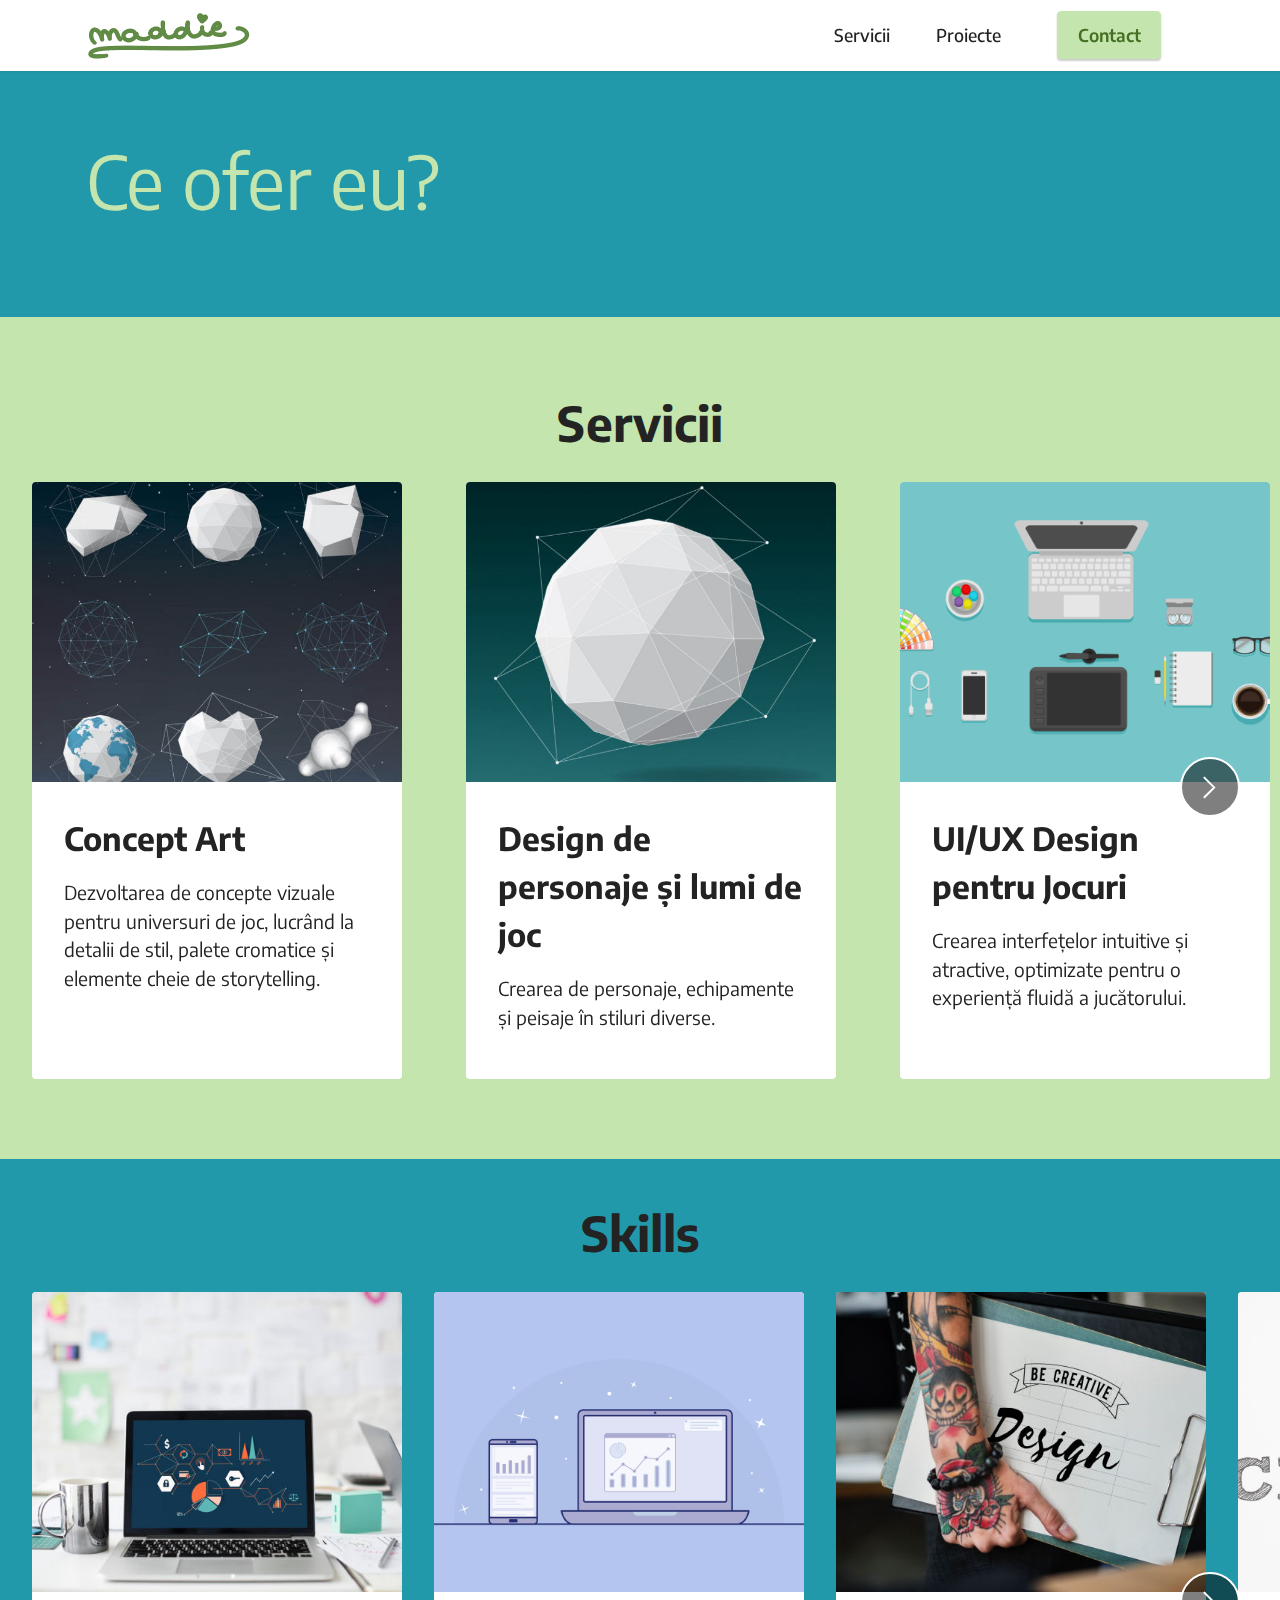
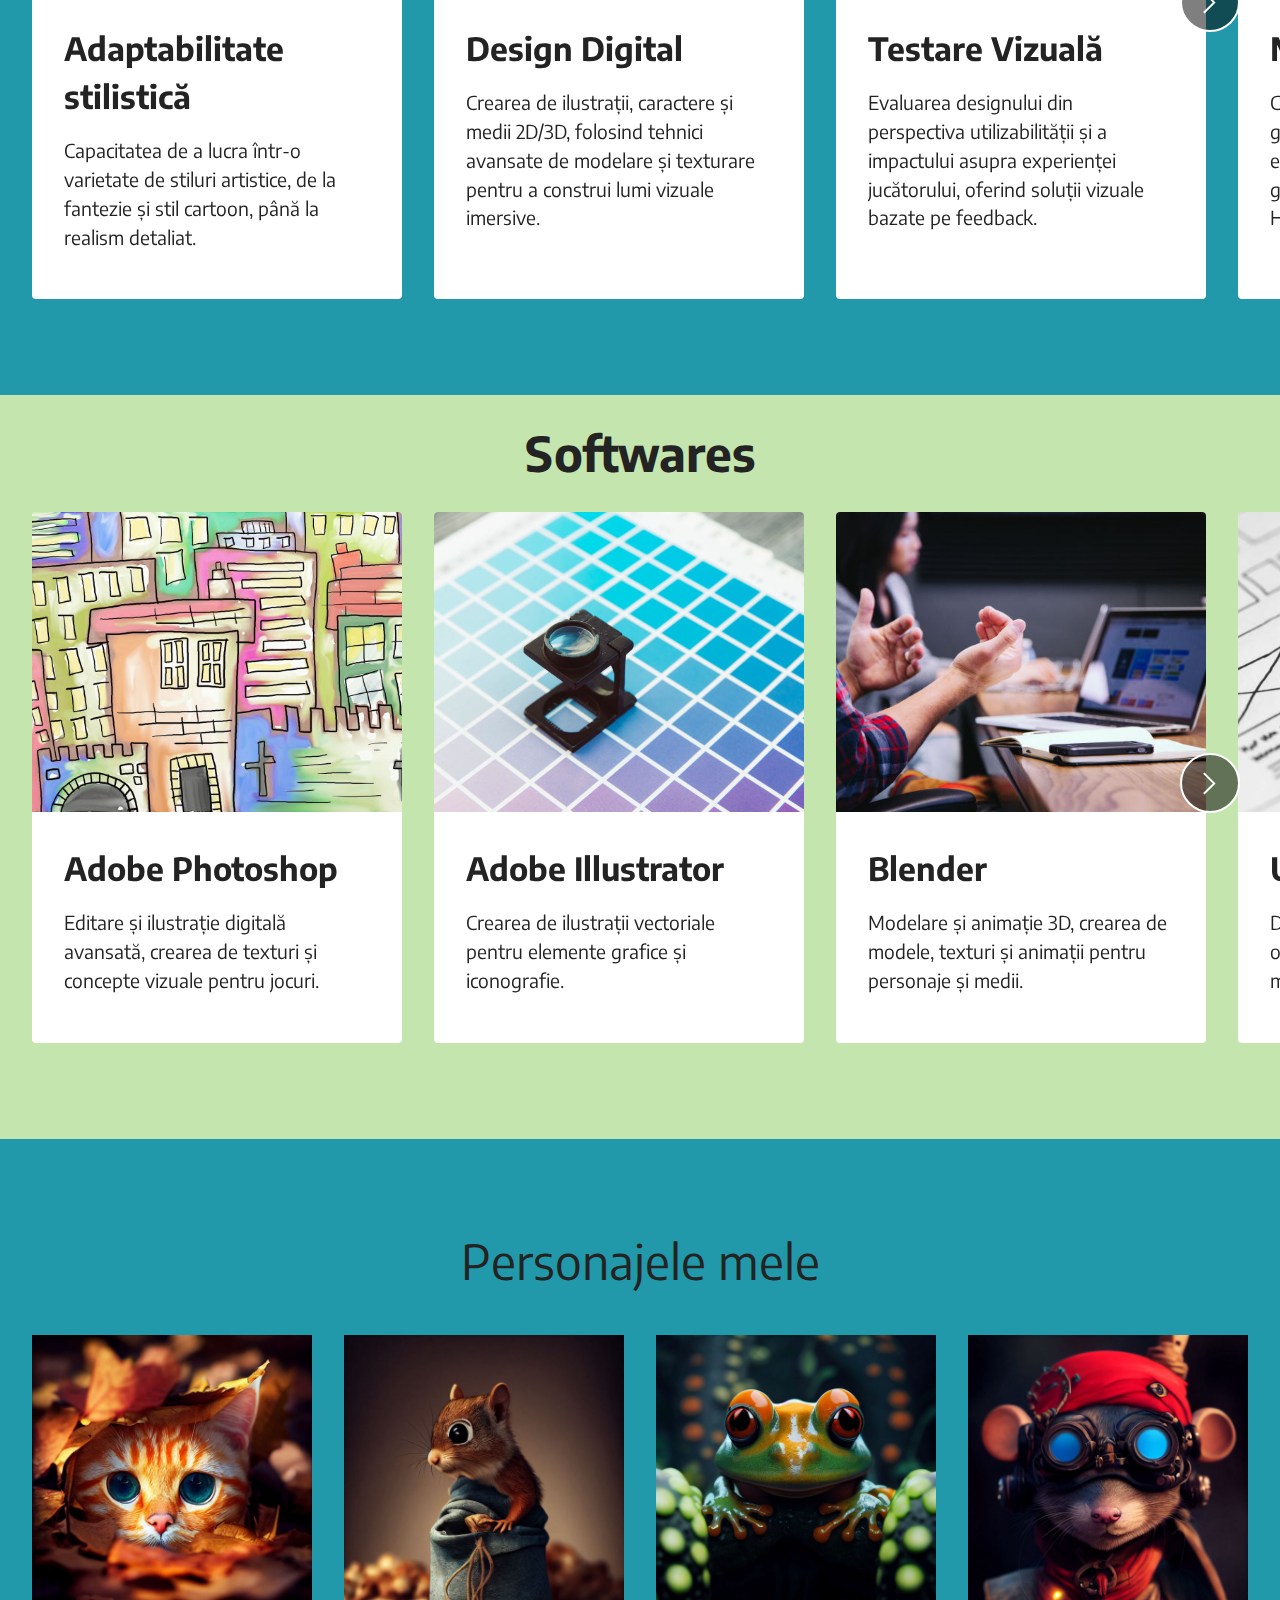
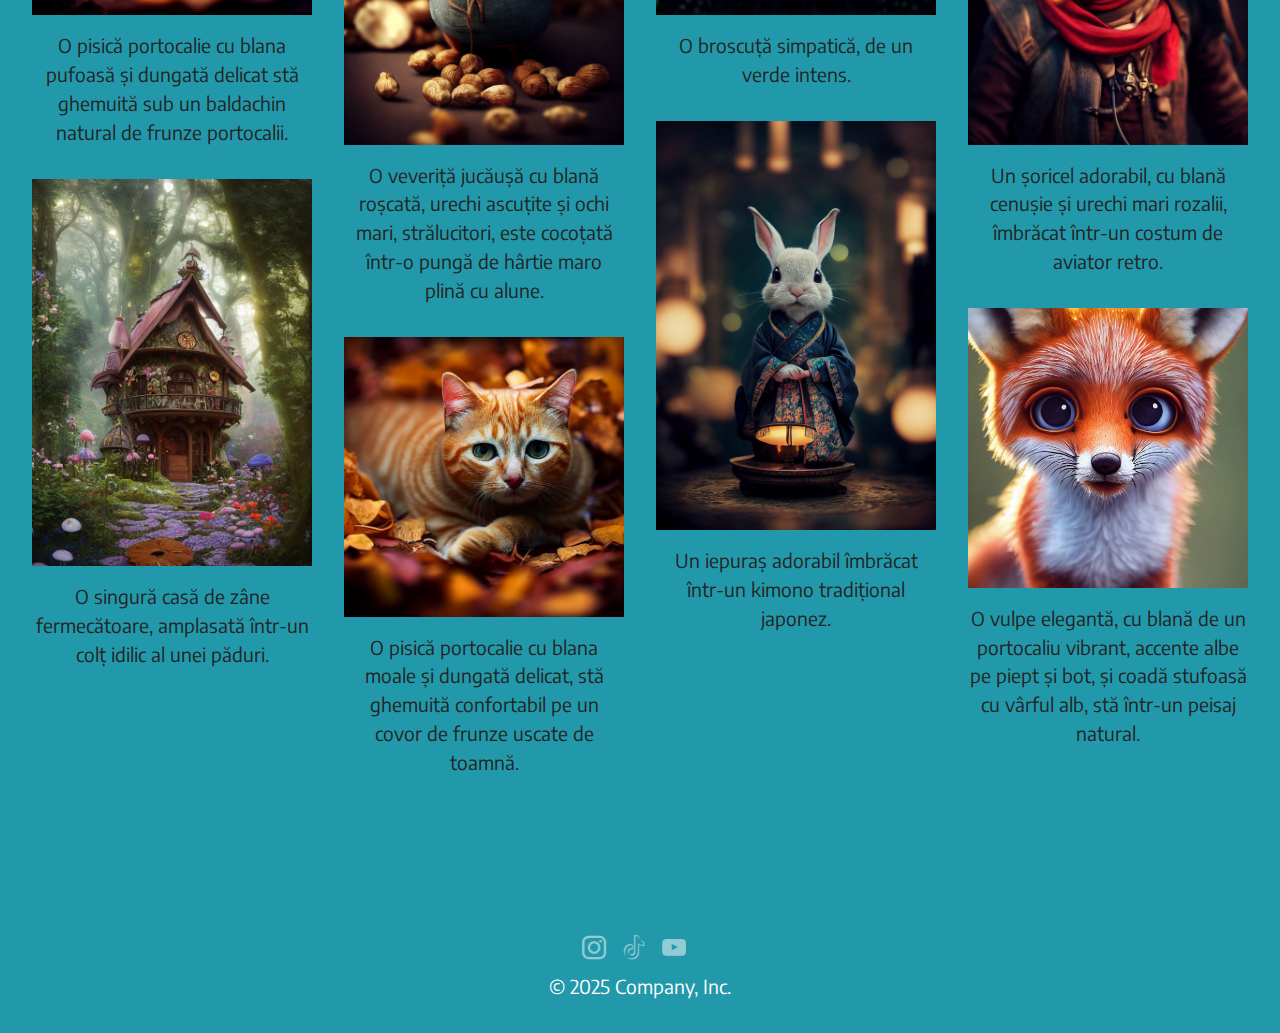
==== commit b1d84b83: "alt img pag 1" ====
--- a/page1.html
+++ b/page1.html
@@ -44,11 +44,10 @@
                 <div class="navbar-brand">
                     <span class="navbar-logo">
                         <a href="index.html">
-                            <img src="assets/images/logo3-329x96.png" alt="Mobirise Website Builder"
+                            <img src="assets/images/logo3-329x96.png" alt="logo site, maddie scris de mână de culoare verde"
                                 style="height: 3rem;">
                         </a>
                     </span>
-
                 </div>
                 <button class="navbar-toggler" type="button" data-toggle="collapse" data-bs-toggle="collapse"
                     data-target="#navbarSupportedContent" data-bs-target="#navbarSupportedContent"
@@ -102,7 +101,7 @@
                             <div class="slide-content">
                                 <div class="item-img">
                                     <div class="item-wrapper">
-                                        <img src="assets/images/3d-1-600x600.jpg" alt="Mobirise Website Builder"
+                                        <img src="assets/images/3d-1-600x600.jpg" alt="randare 3D cu mai multe forme"
                                             title="" data-slide-to="0" data-bs-slide-to="0">
                                     </div>
                                 </div>
@@ -120,7 +119,7 @@
                             <div class="slide-content">
                                 <div class="item-img">
                                     <div class="item-wrapper">
-                                        <img src="assets/images/3d-2-600x600.jpg" alt="Mobirise Website Builder"
+                                        <img src="assets/images/3d-2-600x600.jpg" alt="randare 3D cu o sferă"
                                             title="" data-slide-to="1" data-bs-slide-to="1">
                                     </div>
                                 </div>
@@ -139,7 +138,7 @@
                                 <div class="item-img">
                                     <div class="item-wrapper">
                                         <img src="assets/images/graphic-designer-4562741-600x381.png"
-                                            alt="Mobirise Website Builder" title="" data-slide-to="2"
+                                            alt="ilustrație cu un laptop deschis, o tabletă grafică, un telefon, un caiet, ochelari, toate văzute de sus pe un fundal albastru" title="" data-slide-to="2"
                                             data-bs-slide-to="2">
                                     </div>
                                 </div>
@@ -157,7 +156,7 @@
                             <div class="slide-content">
                                 <div class="item-img">
                                     <div class="item-wrapper">
-                                        <img src="assets/images/work6-600x438.jpg" alt="Mobirise Website Builder"
+                                        <img src="assets/images/work6-600x438.jpg" alt="o imagine cu o tabletă grafică"
                                             title="" data-slide-to="3" data-bs-slide-to="3">
                                     </div>
                                 </div>
@@ -177,7 +176,7 @@
                                 <div class="item-img">
                                     <div class="item-wrapper">
                                         <img src="assets/images/globe-1849404-600x337.png"
-                                            alt="Mobirise Website Builder" title="" data-slide-to="4"
+                                            alt="o imagine cu planeta pământ" title="" data-slide-to="4"
                                             data-bs-slide-to="4">
                                     </div>
                                 </div>
@@ -226,7 +225,7 @@
                                 <div class="item-img">
                                     <div class="item-wrapper">
                                         <img src="assets/images/blurred-background-600x401.jpg"
-                                            alt="Mobirise Website Builder" title="" data-slide-to="0"
+                                            alt="imagine cu un laptop deschis pe un birou, lângă care se află o cană" title="" data-slide-to="0"
                                             data-bs-slide-to="0">
                                     </div>
                                 </div>
@@ -246,7 +245,7 @@
                                 <div class="item-img">
                                     <div class="item-wrapper">
                                         <img src="assets/images/interface-3614766-1280-600x400.png"
-                                            alt="Mobirise Website Builder" title="" data-slide-to="1"
+                                            alt="ilustrație cu un laptop și un telefon care stă în picioare lângă acesta, pe un fundal mov" title="" data-slide-to="1"
                                             data-bs-slide-to="1">
                                     </div>
                                 </div>
@@ -265,7 +264,7 @@
                             <div class="slide-content">
                                 <div class="item-img">
                                     <div class="item-wrapper">
-                                        <img src="assets/images/design0-600x401.jpg" alt="Mobirise Website Builder"
+                                        <img src="assets/images/design0-600x401.jpg" alt="o mână tatuată care ține o foaie pe care scrie be creative, design"
                                             title="" data-slide-to="2" data-bs-slide-to="2">
                                     </div>
                                 </div>
@@ -284,7 +283,7 @@
                             <div class="slide-content">
                                 <div class="item-img">
                                     <div class="item-wrapper">
-                                        <img src="assets/images/art-artist-600x400.jpg" alt="Mobirise Website Builder"
+                                        <img src="assets/images/art-artist-600x400.jpg" alt="create scris cu litere de tipar"
                                             title="" data-slide-to="3" data-bs-slide-to="3">
                                     </div>
                                 </div>
@@ -330,7 +329,7 @@
                                 <div class="item-img">
                                     <div class="item-wrapper">
                                         <img src="assets/images/buildings-1398038-1920-600x424.jpg"
-                                            alt="Mobirise Website Builder" title="" data-slide-to="0"
+                                            alt="ilustrație cu o pictură cu mai multe clădiri în culori diferite" title="" data-slide-to="0"
                                             data-bs-slide-to="0">
                                     </div>
                                 </div>
@@ -349,7 +348,7 @@
                             <div class="slide-content">
                                 <div class="item-img">
                                     <div class="item-wrapper">
-                                        <img src="assets/images/color2-600x900.jpg" alt="Mobirise Website Builder"
+                                        <img src="assets/images/color2-600x900.jpg" alt="o poză cu o foaie cu pătrățele colorate în nuanțe de mov și albastu"
                                             title="" data-slide-to="1" data-bs-slide-to="1">
                                     </div>
                                 </div>
@@ -368,7 +367,7 @@
                             <div class="slide-content">
                                 <div class="item-img">
                                     <div class="item-wrapper">
-                                        <img src="assets/images/meeting-600x400.jpg" alt="Mobirise Website Builder"
+                                        <img src="assets/images/meeting-600x400.jpg" alt="poză cu un domn care gesticulează în timpul unei întâlniri la birou"
                                             title="" data-slide-to="2" data-bs-slide-to="2">
                                     </div>
                                 </div>
@@ -387,7 +386,7 @@
                                 <div class="item-img">
                                     <div class="item-wrapper">
                                         <img src="assets/images/pexels-photo-196645-600x400.jpg"
-                                            alt="Mobirise Website Builder" title="" data-slide-to="3"
+                                            alt="o hârtie fotografiată mai de aproape care are desenate niște pătrățele cu x-uri in ele și sub niște linii ondulate și drepte" title="" data-slide-to="3"
                                             data-bs-slide-to="3">
                                     </div>
                                 </div>
@@ -405,7 +404,7 @@
                             <div class="slide-content">
                                 <div class="item-img">
                                     <div class="item-wrapper">
-                                        <img src="assets/images/office1-600x439.jpg" alt="Mobirise Website Builder"
+                                        <img src="assets/images/office1-600x439.jpg" alt="o masă albă fotografiată de sus pe care se află mai multe telefoane și caiete"
                                             title="" data-slide-to="4" data-bs-slide-to="4">
                                     </div>
                                 </div>
@@ -425,7 +424,7 @@
                                 <div class="item-img">
                                     <div class="item-wrapper">
                                         <img src="assets/images/clock-2015460-1280-600x375.jpg"
-                                            alt="Mobirise Website Builder" title="" data-slide-to="5"
+                                            alt="randare cu un ceas, iar fundalul ceasului este Pământul" title="" data-slide-to="5"
                                             data-bs-slide-to="5">
                                     </div>
                                 </div>
@@ -467,7 +466,7 @@
                 <div class="col-12 col-md-6 col-lg-3 item gallery-image active">
                     <div class="item-wrapper" data-toggle="modal" data-bs-toggle="modal" data-target="#uzKpsYn5YY-modal"
                         data-bs-target="#uzKpsYn5YY-modal">
-                        <img class="w-100" src="assets/images/cat-2-598x598.jpg" alt="Mobirise Website Builder"
+                        <img class="w-100" src="assets/images/cat-2-598x598.jpg" alt="ilustrție pisică portocalie care stă pe frunze portocalii"
                             data-slide-to="0" data-bs-slide-to="0" data-target="#lb-uzKpsYn5YY"
                             data-bs-target="#lb-uzKpsYn5YY">
                         <div class="icon-wrapper">
@@ -482,7 +481,7 @@
                     <div class="item-wrapper" data-toggle="modal" data-bs-toggle="modal" data-target="#uzKpsYn5YY-modal"
                         data-bs-target="#uzKpsYn5YY-modal">
                         <img class="w-100" src="assets/images/squirrel-in-a-bag-598x874.jpg"
-                            alt="Mobirise Website Builder" data-slide-to="1" data-bs-slide-to="1"
+                            alt="ilustrție veveriță într-o pungă plină de alune" data-slide-to="1" data-bs-slide-to="1"
                             data-target="#lb-uzKpsYn5YY" data-bs-target="#lb-uzKpsYn5YY">
                         <div class="icon-wrapper">
                             <span class="mobi-mbri mobi-mbri-search mbr-iconfont mbr-iconfont-btn"></span>
@@ -495,7 +494,7 @@
                 <div class="col-12 col-md-6 col-lg-3 item gallery-image">
                     <div class="item-wrapper" data-toggle="modal" data-bs-toggle="modal" data-target="#uzKpsYn5YY-modal"
                         data-bs-target="#uzKpsYn5YY-modal">
-                        <img class="w-100" src="assets/images/frog-598x598.jpg" alt="Mobirise Website Builder"
+                        <img class="w-100" src="assets/images/frog-598x598.jpg" alt="ilustrție broscuță"
                             data-slide-to="2" data-bs-slide-to="2" data-target="#lb-uzKpsYn5YY"
                             data-bs-target="#lb-uzKpsYn5YY">
                         <div class="icon-wrapper">
@@ -508,7 +507,7 @@
                 <div class="col-12 col-md-6 col-lg-3 item gallery-image">
                     <div class="item-wrapper" data-toggle="modal" data-bs-toggle="modal" data-target="#uzKpsYn5YY-modal"
                         data-bs-target="#uzKpsYn5YY-modal">
-                        <img class="w-100" src="assets/images/mouse-598x874.jpg" alt="Mobirise Website Builder"
+                        <img class="w-100" src="assets/images/mouse-598x874.jpg" alt="iustrție șoricel cu ochelari, șapcă și costum de aviator"
                             data-slide-to="3" data-bs-slide-to="3" data-target="#lb-uzKpsYn5YY"
                             data-bs-target="#lb-uzKpsYn5YY">
                         <div class="icon-wrapper">
@@ -523,7 +522,7 @@
                     <div class="item-wrapper" data-toggle="modal" data-bs-toggle="modal" data-target="#uzKpsYn5YY-modal"
                         data-bs-target="#uzKpsYn5YY-modal">
                         <img class="w-100" src="assets/images/every-bunny-was-kung-fu-fighting-598x874.jpg"
-                            alt="Mobirise Website Builder" data-slide-to="4" data-bs-slide-to="4"
+                            alt="ilustrație iepure îmbrăcat în kimono" data-slide-to="4" data-bs-slide-to="4"
                             data-target="#lb-uzKpsYn5YY" data-bs-target="#lb-uzKpsYn5YY">
                         <div class="icon-wrapper">
                             <span class="mobi-mbri mobi-mbri-search mbr-iconfont mbr-iconfont-btn"></span>
@@ -536,7 +535,7 @@
                 <div class="col-12 col-md-6 col-lg-3 item gallery-image">
                     <div class="item-wrapper" data-toggle="modal" data-bs-toggle="modal" data-target="#uzKpsYn5YY-modal"
                         data-bs-target="#uzKpsYn5YY-modal">
-                        <img class="w-100" src="assets/images/fairy-house-598x828.jpg" alt="Mobirise Website Builder"
+                        <img class="w-100" src="assets/images/fairy-house-598x828.jpg" alt="ilustrație cu o casă de zâne în pădure"
                             data-slide-to="5" data-bs-slide-to="5" data-target="#lb-uzKpsYn5YY"
                             data-bs-target="#lb-uzKpsYn5YY">
                         <div class="icon-wrapper">
@@ -549,7 +548,7 @@
                 <div class="col-12 col-md-6 col-lg-3 item gallery-image">
                     <div class="item-wrapper" data-toggle="modal" data-bs-toggle="modal" data-target="#uzKpsYn5YY-modal"
                         data-bs-target="#uzKpsYn5YY-modal">
-                        <img class="w-100" src="assets/images/foxy-fox-1313x1920.jpeg" alt="Mobirise Website Builder"
+                        <img class="w-100" src="assets/images/foxy-fox-1313x1920.jpeg" alt="ilustrație cu o vulpe portocalie, cu ochii mari"
                             data-slide-to="6" data-bs-slide-to="6" data-target="#lb-uzKpsYn5YY"
                             data-bs-target="#lb-uzKpsYn5YY">
                         <div class="icon-wrapper">
@@ -563,7 +562,7 @@
                 <div class="col-12 col-md-6 col-lg-3 item gallery-image">
                     <div class="item-wrapper" data-toggle="modal" data-bs-toggle="modal" data-target="#uzKpsYn5YY-modal"
                         data-bs-target="#uzKpsYn5YY-modal">
-                        <img class="w-100" src="assets/images/cat-598x598.jpg" alt="Mobirise Website Builder"
+                        <img class="w-100" src="assets/images/cat-598x598.jpg" alt="ilustrție pisică portocalie care stă pe frunze portocalii"
                             data-slide-to="7" data-bs-slide-to="7" data-target="#lb-uzKpsYn5YY"
                             data-bs-target="#lb-uzKpsYn5YY">
                         <div class="icon-wrapper">
@@ -584,38 +583,38 @@
                                 <div class="carousel-inner">
                                     <div class="carousel-item active">
                                         <img class="d-block w-100" src="assets/images/cat-2-598x598.jpg"
-                                            alt="Mobirise Website Builder">
+                                            alt="ilustrție pisică portocalie care stă pe frunze portocalii">
                                     </div>
                                     <div class="carousel-item">
                                         <img class="d-block w-100" src="assets/images/squirrel-in-a-bag-598x874.jpg"
-                                            alt="Mobirise Website Builder">
+                                            alt="ilustrție veveriță într-o pungă plină de alune">
                                     </div>
                                     <div class="carousel-item">
                                         <img class="d-block w-100" src="assets/images/frog-598x598.jpg"
-                                            alt="Mobirise Website Builder">
+                                            alt="ilustrție broscuță">
                                     </div>
                                     <div class="carousel-item">
                                         <img class="d-block w-100" src="assets/images/mouse-598x874.jpg"
-                                            alt="Mobirise Website Builder">
+                                            alt="iustrție șoricel cu ochelari, șapcă și costum de aviator">
                                     </div>
 
                                     <div class="carousel-item">
                                         <img class="d-block w-100"
                                             src="assets/images/every-bunny-was-kung-fu-fighting-598x874.jpg"
-                                            alt="Mobirise Website Builder">
+                                            alt="ilustrație iepure îmbrăcat în kimono">
                                     </div>
 
                                     <div class="carousel-item">
                                         <img class="d-block w-100" src="assets/images/fairy-house-598x828.jpg"
-                                            alt="Mobirise Website Builder">
+                                            alt="ilustrație cu o casă de zâne în pădure">
                                     </div>
                                     <div class="carousel-item">
                                         <img class="d-block w-100" src="assets/images/foxy-fox-1313x1920.jpeg"
-                                            alt="Mobirise Website Builder">
+                                            alt="ilustrație cu o vulpe portocalie, cu ochii mari">
                                     </div>
                                     <div class="carousel-item">
                                         <img class="d-block w-100" src="assets/images/cat-598x598.jpg"
-                                            alt="Mobirise Website Builder">
+                                            alt="ilustrție pisică portocalie care stă pe frunze portocalii">
                                     </div>
                                 </div>
                                 <ol class="carousel-indicators">
--- a/assets/mobirise/css/mbr-additional.css
+++ b/assets/mobirise/css/mbr-additional.css
@@ -2878,9 +2878,6 @@
   position: absolute;
   top: 0;
 }
-.cid-uzFXJPZvKU .mbr-section-title {
-  color: #2299aa;
-}
 .cid-uzFXJPZvKU .card-title,
 .cid-uzFXJPZvKU .card-box {
   color: #000000;
--- a/assets/mobirise/css/mbr-additional.css
+++ b/assets/mobirise/css/mbr-additional.css
@@ -2878,9 +2878,6 @@
   position: absolute;
   top: 0;
 }
-.cid-uzFXJPZvKU .mbr-section-title {
-  color: #2299aa;
-}
 .cid-uzFXJPZvKU .card-title,
 .cid-uzFXJPZvKU .card-box {
   color: #000000;
